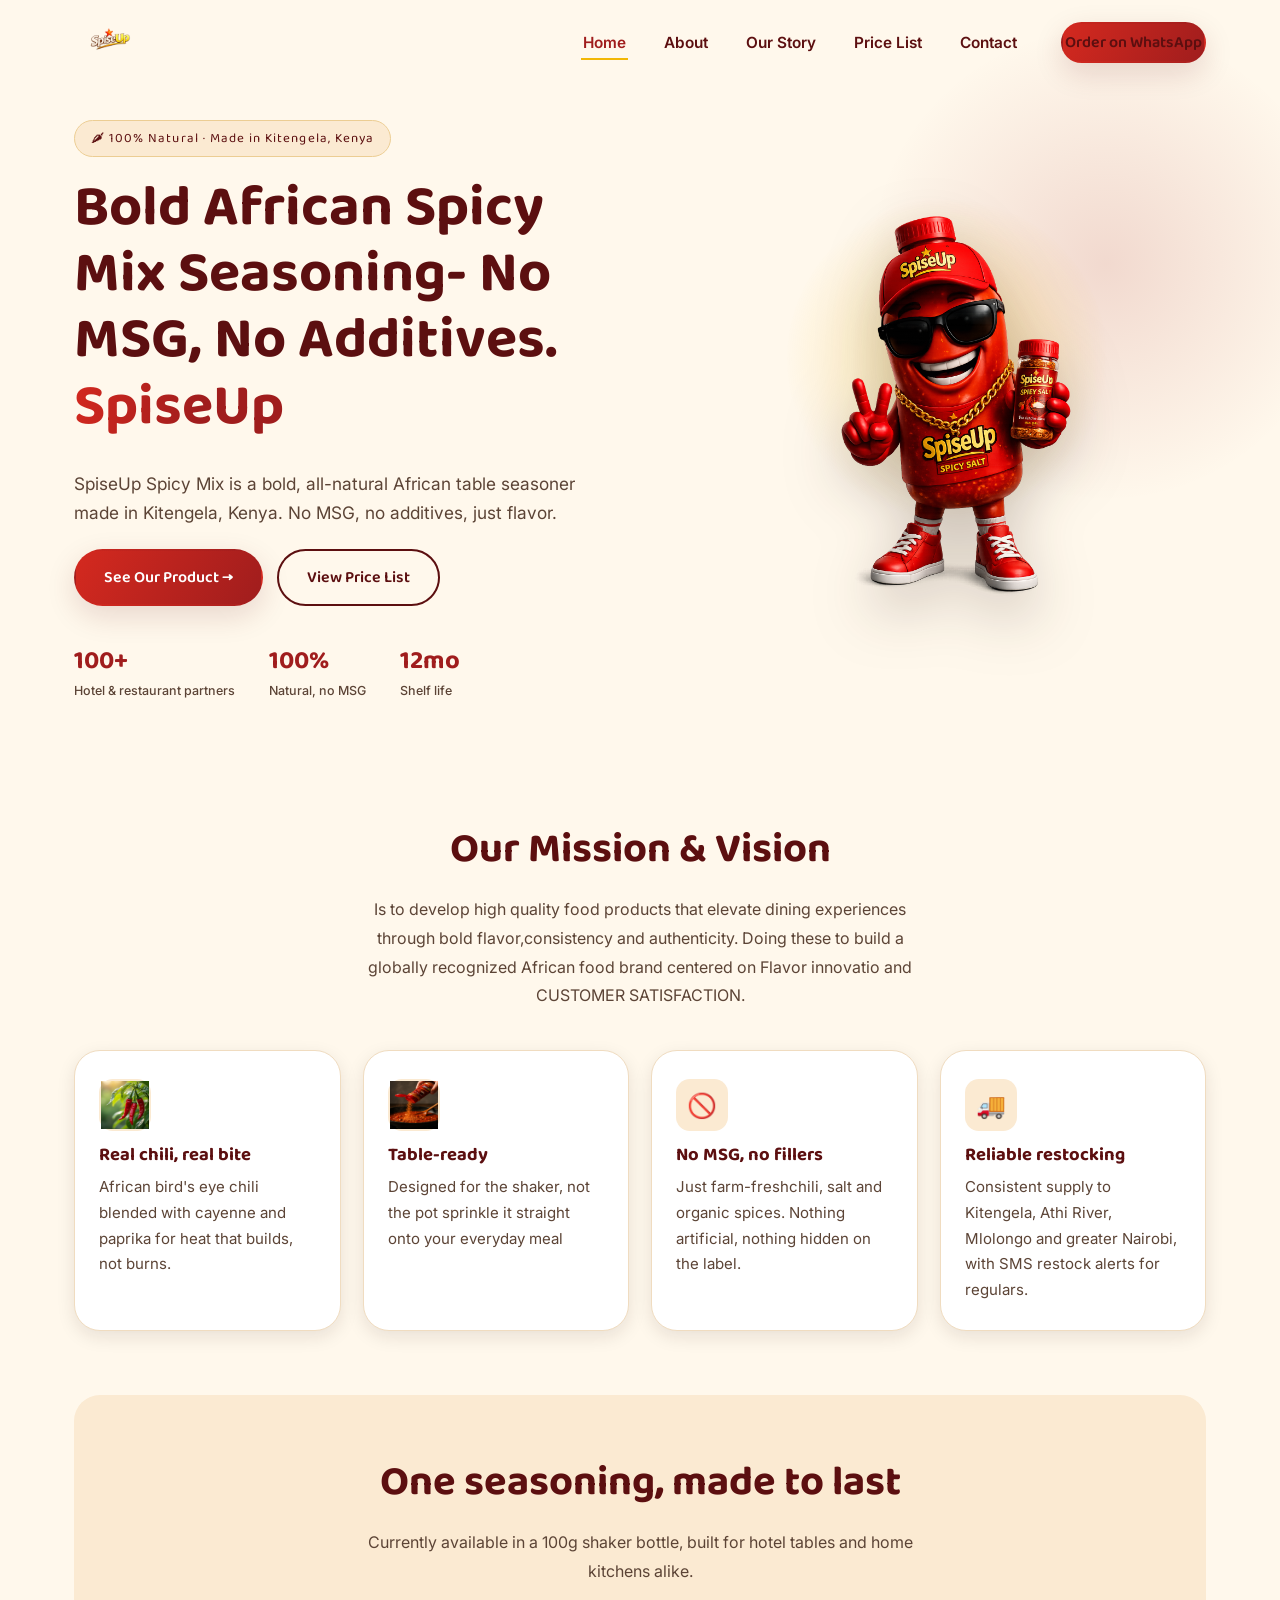
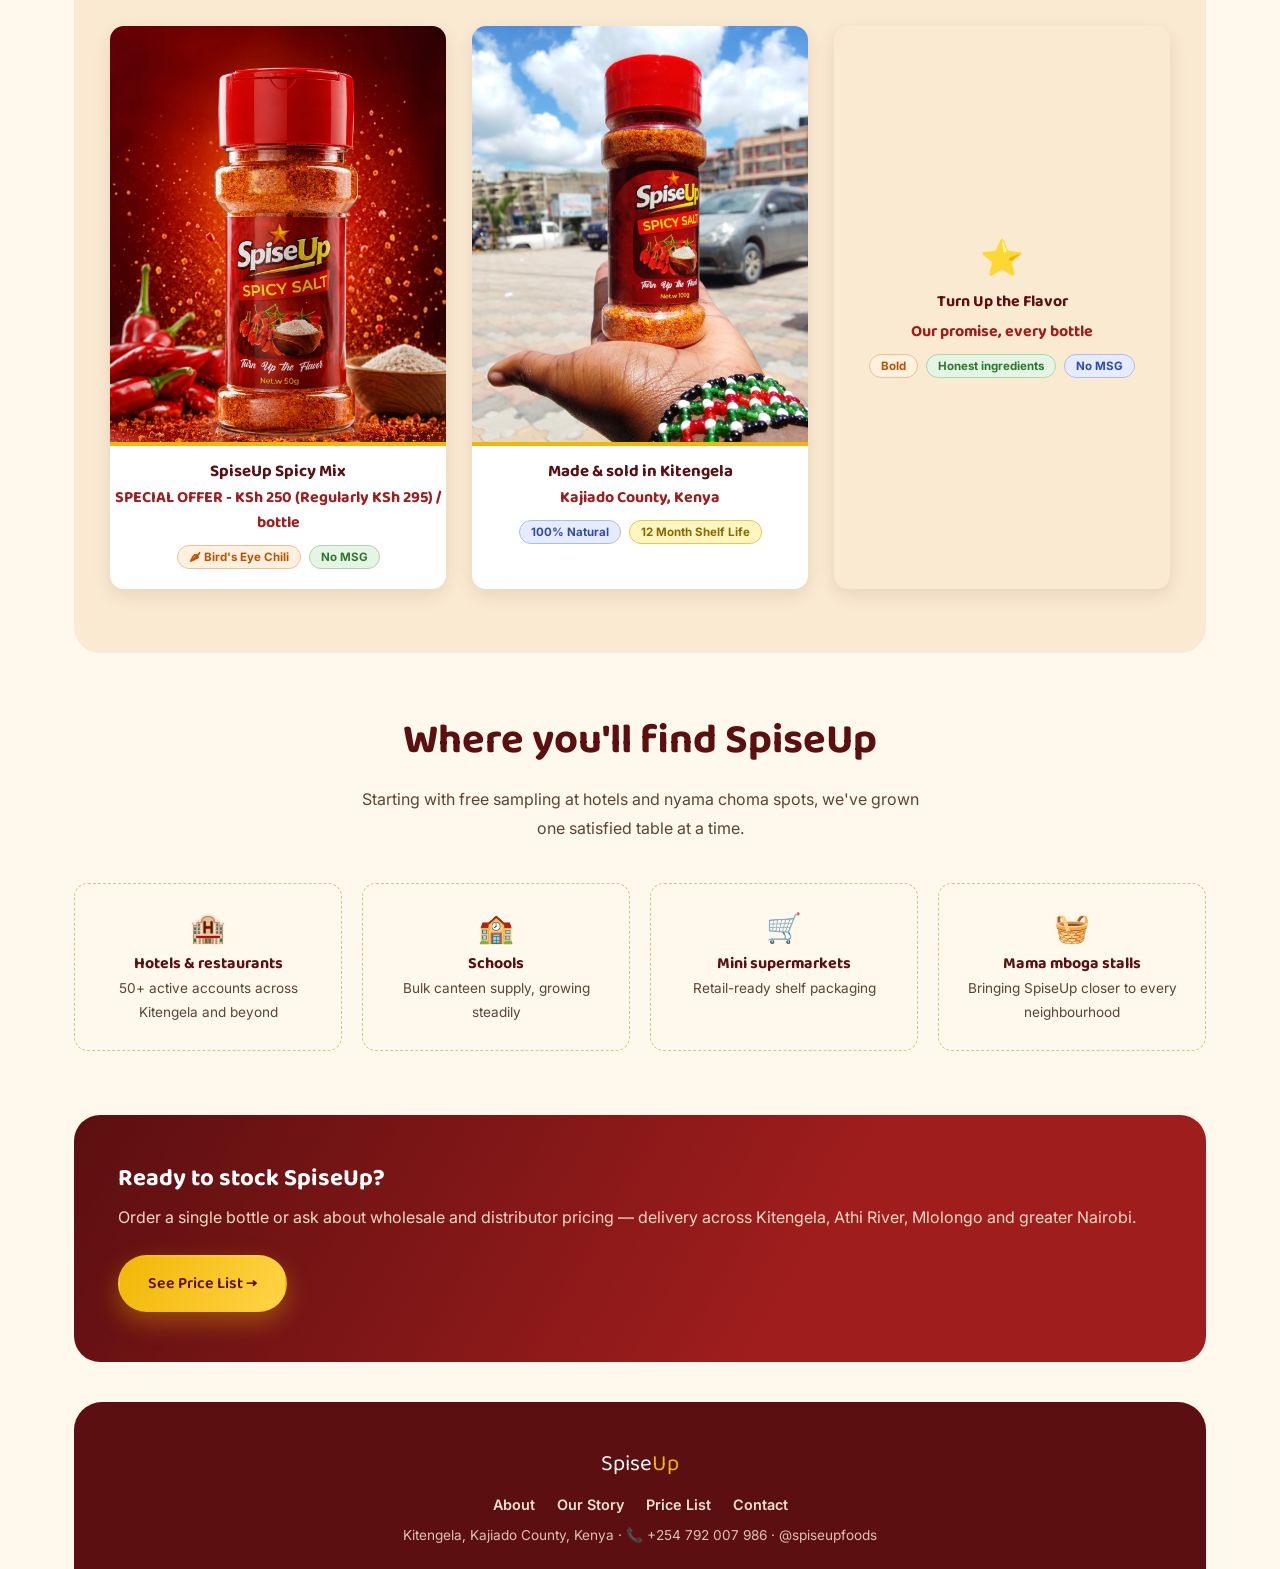
==== index.html @ 143dc851 "updated the website" ====
<!DOCTYPE html>
<html lang="en">
<head>
  <meta charset="UTF-8">
  <meta name="viewport" content="width=device-width, initial-scale=1.0">
  <title>SpiseUp Spicy Mix - All-Natural African Seasoning</title>
  <meta name="description" content="SpiseUp Spicy Mix is a bold, all-natural African table seasoner made in Kitengela, Kenya. No MSG, no additives, just flavor.">
  <link rel="icon" type="image/png" href="/images/favicon.png">
  <link rel="icon" type="image/png" sizes="32x32" href="/images/favicon.png">
  <link rel="icon" type="image/png" sizes="16x16" href="/images/favicon.png">
  <link rel="apple-touch-icon" sizes="180x180" href="/images/favicon.png">
  <link rel="preconnect" href="https://fonts.googleapis.com">
  <link href="https://fonts.googleapis.com/css2?family=Baloo+2:wght@500;600;700;800&family=Inter:wght@400;500;600;700&display=swap" rel="stylesheet">
  <link rel="stylesheet" href="style.css">
</head>
<body>
  <div id="splash-screen">
    <div class="splash-content">
      <img src="images/spiseup.png" alt="SpiseUp" class="splash-logo">
    </div>
  </div>

  <div class="container">
    <!-- Navigation -->
    <nav class="navbar">
      <a href="index.html" class="logo">
        <img src="images/spiseup.png" alt="SpiseUp logo" class="logo-img">
      </a>
      <ul class="nav-links" id="navLinks">
        <li><a href="index.html" class="active">Home</a></li>
        <li><a href="about.html">About</a></li>
        <li><a href="story.html">Our Story</a></li>
        <li><a href="wholesale.html">Price List</a></li>
        <li><a href="contact.html">Contact</a></li>
        <li class="nav-cta"><a href="https://wa.me/254792007986" class="btn-primary order-btn" target="_blank" rel="noopener">Order on WhatsApp</a></li>
      </ul>
      <button class="nav-toggle" id="navToggle" aria-label="Toggle menu" aria-expanded="false">
        <span></span>
        <span></span>
        <span></span>
      </button>
    </nav>

    <!-- Hero -->
    <div class="hero">
      <div class="hero-content">
        <div class="hero-badge">🌶 100% Natural · Made in Kitengela, Kenya</div>
        <h1>Bold African Spicy Mix Seasoning- No MSG, No Additives. <span class="hero-highlight">SpiseUp</span></h1>
        <p class="hero-description">SpiseUp Spicy Mix is a bold, all-natural African table seasoner made in Kitengela, Kenya. No MSG, no additives, just flavor.</p>
        <div class="hero-actions">
          <button class="btn-primary explore-menu">See Our Product →</button>
          <a href="wholesale.html" class="btn-outline">View Price List</a>
        </div>
        <div class="hero-stats">
          <div class="stat">100+ <span>Hotel &amp; restaurant partners</span></div>
          <div class="stat">100% <span>Natural, no MSG</span></div>
          <div class="stat">12mo <span>Shelf life</span></div>
        </div>
      </div>
      <div class="hero-image">
        <img src="images/mascot.png" alt="SpiseUp Spicy Mix all-natural African seasoning bottle" class="hero-image-img">
      </div>
    </div>

    <!-- Features -->
    <div class="featured">
      <h2 class="section-title center">Our Mission & Vision</h2>
      <div class="section-sub center">Is to develop high quality food products that elevate dining experiences through bold flavor,consistency and authenticity.
        Doing these to build a globally recognized African food brand centered on Flavor innovatio and CUSTOMER SATISFACTION.
      </div>
      <div class="cards">
        <div class="card">
          <div class="card-icon">
            <img src="images/chillipepper.ico" alt="Chili pepper" >
          </div>
          <h3>Real chili, real bite</h3>
          <p>African bird's eye chili blended with cayenne and paprika for heat that builds, not burns.</p>
        </div>
        <div class="card">
          <div class="card-icon">
            <img src="images/table.png.ico" alt="Salt shaker" >
          </div>
          <h3>Table-ready</h3>
          <p>Designed for the shaker, not the pot sprinkle it straight onto your everyday meal</p>
        </div>
        <div class="card">
          <div class="card-icon">🚫</div>
          <h3>No MSG, no fillers</h3>
          <p>Just farm-freshchili, salt and organic spices. Nothing artificial, nothing hidden on the label.</p>
        </div>
        <div class="card">
          <div class="card-icon">🚚</div>
          <h3>Reliable restocking</h3>
          <p>Consistent supply to Kitengela, Athi River, Mlolongo and greater Nairobi, with SMS restock alerts for regulars.</p>
        </div>
      </div>
    </div>

    <!-- Product Spotlight -->
    <div class="menu-preview">
      <h2 class="section-title center">One seasoning, made to last</h2>
      <div class="section-sub center">Currently available in a 100g shaker bottle, built for hotel tables and home kitchens alike.</div>
      <div class="menu-grid">
        <div class="menu-item">
          <div class="menu-img-wrap">
            <img src="images/bottle-studio.jpg" alt="SpiseUp Spicy Mix bottle with fresh chili peppers" class="menu-img" style="object-position: center 30%;">
          </div>
          <h4>SpiseUp Spicy Mix</h4>
          <div class="price">SPECIAL OFFER - KSh 250 (Regularly KSh 295) / bottle</div>
          <div class="tag-row">
            <span class="chip chip-chili">🌶 Bird's Eye Chili</span>
            <span class="chip chip-green">No MSG</span>
          </div>
        </div>
        <div class="menu-item">
          <div class="menu-img-wrap">
            <img src="images/bottle-hand.jpg" alt="A hand holding a SpiseUp Spicy Mix bottle out on the streets of Kitengela" class="menu-img" style="object-position: center 18%;">
          </div>
          <h4>Made &amp; sold in Kitengela</h4>
          <div class="price">Kajiado County, Kenya</div>
          <div class="tag-row">
            <span class="chip chip-blue">100% Natural</span>
            <span class="chip chip-gold">12 Month Shelf Life</span>
          </div>
        </div>
        <div class="menu-item-info">
          <div class="spec-icon">⭐</div>
          <h4>Turn Up the Flavor</h4>
          <div class="price">Our promise, every bottle</div>
          <div class="tag-row">
            <span class="chip chip-chili">Bold</span>
            <span class="chip chip-green">Honest ingredients</span>
            <span class="chip chip-blue">No MSG</span>
          </div>
        </div>
      </div>
    </div>

    <!-- Channels -->
    <div class="featured">
      <h2 class="section-title center">Where you'll find SpiseUp</h2>
      <div class="section-sub center">Starting with free sampling at hotels and nyama choma spots, we've grown one satisfied table at a time.</div>
      <div class="channels">
        <div class="channel">
          <div class="channel-icon">🏨</div>
          <h4>Hotels &amp; restaurants</h4>
          <p>50+ active accounts across Kitengela and beyond</p>
        </div>
        <div class="channel">
          <div class="channel-icon">🏫</div>
          <h4>Schools</h4>
          <p>Bulk canteen supply, growing steadily</p>
        </div>
        <div class="channel">
          <div class="channel-icon">🛒</div>
          <h4>Mini supermarkets</h4>
          <p>Retail-ready shelf packaging</p>
        </div>
        <div class="channel">
          <div class="channel-icon">🧺</div>
          <h4>Mama mboga stalls</h4>
          <p>Bringing SpiseUp closer to every neighbourhood</p>
        </div>
      </div>
    </div>

    <!-- CTA -->
    <div class="cta-section">
      <div class="cta-text">
        <h2>Ready to stock SpiseUp?</h2>
        <p>Order a single bottle or ask about wholesale and distributor pricing — delivery across Kitengela, Athi River, Mlolongo and greater Nairobi.</p>
      </div>
      <a href="wholesale.html" class="btn-gold btn-primary" style="background:linear-gradient(120deg,#f2b705,#ffd447); color:#5c0f10; box-shadow:0 10px 24px rgba(242,183,5,0.35);">See Price List →</a>
    </div>

    <!-- Footer -->
    <footer>
      <div class="logo-line">Spise<span>Up</span></div>
      <div class="footer-links">
        <a href="about.html">About</a>
        <a href="story.html">Our Story</a>
        <a href="wholesale.html">Price List</a>
        <a href="contact.html">Contact</a>
      </div>
      <div class="footer-meta">Kitengela, Kajiado County, Kenya · 📞 +254 792 007 986 · @spiseupfoods</div>
    </footer>
  </div>
  <script src="script.js"></script>
</body>
</html>
---- style.css ----
/* =========================================================
   SpiseUp Spicy Salt — Brand Stylesheet
   Palette pulled directly from the product label:
   deep maroon shadow, brand red, gold lettering, cream base
   ========================================================= */

:root {
  --maroon:      #5c0f10;   /* deepest shadow on the label gradient */
  --red:         #a01d1d;   /* core label red */
  --red-bright:  #d4291f;   /* hot accent / hover / CTA */
  --gold:        #f2b705;   /* "Up" lettering gold */
  --gold-dark:   #b9860a;   /* gold on light backgrounds (AA contrast) */
  --cream:       #fff8ec;   /* base page background */
  --cream-deep:  #fbead2;   /* alternate section background */
  --ink:         #2a1710;   /* near-black brown for body text */
  --ink-soft:    #5c4436;   /* secondary text */
  --white:       #ffffff;

  --font-display: "Baloo 2", "Fredoka", system-ui, sans-serif;
  --font-body: "Inter", system-ui, -apple-system, sans-serif;

  --radius: 14px;
  --radius-lg: 26px;
  --shadow-soft: 0 10px 30px rgba(92, 15, 16, 0.14);
  --shadow-card: 0 6px 18px rgba(42, 23, 16, 0.10);
  --container: 1180px;

  /* Consistent vertical rhythm between page sections */
  --space-section: 64px;
}

* { box-sizing: border-box; }
html { scroll-behavior: smooth; }

body {
  margin: 0;
  font-family: var(--font-body);
  color: var(--ink);
  background: var(--cream);
  -webkit-font-smoothing: antialiased;
  overflow-x: hidden;
}

img { max-width: 100%; display: block; }
a { text-decoration: none; color: inherit; }
ul { list-style: none; margin: 0; padding: 0; }

h1, h2, h3, h4 {
  font-family: var(--font-display);
  color: var(--maroon);
  line-height: 1.15;
  margin: 0 0 0.5em;
}

p { line-height: 1.7; color: var(--ink-soft); margin: 0 0 1em; }

.container {
  max-width: var(--container);
  margin: 0 auto;
  padding: 0 24px;
}

:focus-visible {
  outline: 3px solid var(--gold-dark);
  outline-offset: 2px;
}

@media (prefers-reduced-motion: reduce) {
  * { animation: none !important; transition: none !important; }
}

/* ---------- Signature motif: the gold swoosh ---------- */
.swoosh {
  display: inline-block;
  width: 84px;
  height: 10px;
  margin-top: 6px;
  background: linear-gradient(100deg, var(--gold-dark), var(--gold) 60%, #fff4c2);
  border-radius: 999px;
  transform: skewX(-18deg);
}
.center .swoosh { margin-left: auto; margin-right: auto; }

.eyebrow {
  display: inline-flex;
  align-items: center;
  gap: 8px;
  font-family: var(--font-display);
  font-size: 0.78rem;
  letter-spacing: 0.14em;
  text-transform: uppercase;
  color: var(--red);
  background: #fbe6cf;
  border: 1px solid #f0c68a;
  padding: 6px 14px;
  border-radius: 999px;
  margin-bottom: 14px;
}

/* ---------- Buttons ---------- */
.btn-primary, .btn-outline, .btn-ghost {
  display: inline-flex;
  align-items: center;
  gap: 8px;
  font-family: var(--font-display);
  font-weight: 600;
  font-size: 1rem;
  padding: 14px 28px;
  border-radius: 999px;
  border: 2px solid transparent;
  cursor: pointer;
  transition: transform 0.15s ease, box-shadow 0.15s ease, background 0.15s ease;
}
.btn-primary {
  background: linear-gradient(120deg, var(--red-bright), var(--red));
  color: var(--white);
  box-shadow: var(--shadow-soft);
}
.btn-primary:hover { transform: translateY(-2px); box-shadow: 0 14px 30px rgba(160,29,29,0.28); }

.btn-outline {
  background: transparent;
  color: var(--maroon);
  border-color: var(--maroon);
}
.btn-outline:hover { background: var(--maroon); color: var(--white); }

.btn-gold {
  background: linear-gradient(120deg, var(--gold), #ffd447);
  color: var(--maroon);
  box-shadow: 0 10px 24px rgba(242, 183, 5, 0.35);
}
.btn-gold:hover { transform: translateY(-2px); }

/* ---------- Navbar ---------- */
.navbar {
  display: flex;
  align-items: center;
  justify-content: space-between;
  padding: 18px 0;
}
.logo-img {
  height: 48px;
  width: auto;
  transform-origin: center;
  animation: navLogoPop 0.6s cubic-bezier(0.34, 1.56, 0.64, 1) both;
}

/* Logo pops in from small to full size so it's the first thing that catches the eye */
@keyframes navLogoPop {
  0% { opacity: 0; transform: scale(0.3); }
  55% { opacity: 1; transform: scale(1.18); }
  75% { transform: scale(0.95); }
  100% { opacity: 1; transform: scale(1); }
}

@media (max-width: 600px) {
  .logo-img { height: 38px; }
}
.nav-links {
  display: flex;
  gap: 34px;
  align-items: center;
  font-weight: 600;
  font-size: 0.96rem;
}
.nav-links a {
  color: var(--maroon);
  padding: 6px 2px;
  border-bottom: 2px solid transparent;
  transition: border-color 0.15s ease, color 0.15s ease;
}
.nav-links a:hover, .nav-links a.active {
  border-color: var(--gold);
  color: var(--red);
}
.nav-cta { margin-left: 8px; }

.nav-toggle {
  display: none;
  flex-direction: column;
  gap: 5px;
  background: none;
  border: none;
  cursor: pointer;
  padding: 6px;
}
.nav-toggle span {
  width: 26px;
  height: 3px;
  background: var(--maroon);
  border-radius: 2px;
  transform-origin: center;
  transition: transform 0.25s ease, opacity 0.2s ease;
}

.nav-toggle[aria-expanded="true"] span:nth-child(1) {
  transform: translateY(8px) rotate(45deg);
}
.nav-toggle[aria-expanded="true"] span:nth-child(2) {
  opacity: 0;
}
.nav-toggle[aria-expanded="true"] span:nth-child(3) {
  transform: translateY(-8px) rotate(-45deg);
}

@media (max-width: 560px) {
  .nav-toggle { display: flex; }
  .nav-links {
    position: absolute;
    top: 68px;
    left: 24px;
    right: 24px;
    background: var(--white);
    flex-direction: column;
    align-items: flex-start;
    gap: 4px;
    padding: 18px;
    border-radius: var(--radius);
    box-shadow: var(--shadow-soft);
    display: none;
    z-index: 40;
  }
  .nav-links.open { display: flex; }
  .nav-links a { width: 100%; padding: 10px 4px; }
  .nav-cta { width: 100%; }
  .nav-cta .btn-primary, .nav-cta .btn-outline { width: 100%; justify-content: center; }
}

/* ---------- Hero ---------- */
.hero {
  display: grid;
  grid-template-columns: 1.05fr 0.95fr;
  align-items: center;
  gap: 40px;
  padding: 36px 0 64px;
  position: relative;
}
.hero::before {
  content: "";
  position: absolute;
  top: -60px; right: -140px;
  width: 480px; height: 480px;
  background: radial-gradient(circle, rgba(160,29,29,0.14), transparent 70%);
  z-index: -1;
  border-radius: 50%;
}
.hero-badge {
  display: inline-block;
  font-family: var(--font-display);
  font-size: 0.82rem;
  letter-spacing: 0.08em;
  color: var(--maroon);
  background: var(--cream-deep);
  border: 1px solid #eccd93;
  padding: 7px 16px;
  border-radius: 999px;
  margin-bottom: 18px;
}
.hero h1 {
  font-size: clamp(2.3rem, 4.6vw, 3.6rem);
  font-weight: 700;
}
.hero-highlight {
  background: linear-gradient(100deg, var(--red-bright), var(--red) 60%);
  -webkit-background-clip: text;
  background-clip: text;
  color: transparent;
}
.hero-description { font-size: 1.08rem; max-width: 46ch; }
.hero-actions { display: flex; gap: 14px; flex-wrap: wrap; margin: 22px 0 34px; }

.hero-stats {
  display: flex;
  gap: 34px;
  flex-wrap: wrap;
}
.stat {
  font-family: var(--font-display);
  font-size: 1.6rem;
  color: var(--red);
  font-weight: 700;
}
.stat span {
  display: block;
  font-family: var(--font-body);
  font-size: 0.78rem;
  font-weight: 500;
  color: var(--ink-soft);
  margin-top: 2px;
}

.hero-image { position: relative; display: flex; justify-content: center; }
.hero-image::before {
  content: "";
  position: absolute;
  width: 320px; height: 320px;
  background: radial-gradient(circle, rgba(242,183,5,0.30), transparent 72%);
  border-radius: 50%;
  z-index: 0;
}
.hero-image-img {
  position: relative;
  z-index: 1;
  max-height: 420px;
  width: auto;
  margin: 0 auto;
  filter: drop-shadow(0 22px 30px rgba(42,23,16,0.25));
}

@media (max-width: 900px) {
  .hero { grid-template-columns: 1fr; text-align: center; padding-top: 20px; }
  .hero-description { margin: 0 auto 1em; }
  .hero-actions, .hero-stats { justify-content: center; }
  .hero-image { order: -1; }
}

/* ---------- Section shared ---------- */
.section-title {
  font-size: clamp(1.9rem, 3.5vw, 2.6rem);
}
.section-sub {
  max-width: 56ch;
  margin: 14px auto 40px;
  line-height: 1.8;
  color: var(--ink-soft);
}
.center { text-align: center; }

/* Single source of truth for section vertical rhythm — avoid re-declaring
   padding on individual section classes elsewhere, so these never fight
   a more specific selector further down the sheet. */
.featured,
.menu-preview,
.cta-section {
  padding: var(--space-section) 0;
}

/* ---------- Feature cards ---------- */
.cards {
  display: grid;
  grid-template-columns: repeat(4, 1fr);
  gap: 22px;
}
.card {
  background: var(--white);
  border: 1px solid #f0dcc0;
  border-radius: var(--radius-lg);
  padding: 28px 24px;
  box-shadow: var(--shadow-card);
  transition: transform 0.18s ease, box-shadow 0.18s ease;
}
.card:hover { transform: translateY(-6px); box-shadow: var(--shadow-soft); }
.card-icon {
  width: 52px; height: 52px;
  display: flex; align-items: center; justify-content: center;
  font-size: 1.5rem;
  background: var(--cream-deep);
  border-radius: 14px;
  margin-bottom: 14px;
}
.card h3 { font-size: 1.15rem; margin-bottom: 8px; }
.card p { font-size: 0.94rem; margin: 0; }

@media (max-width: 980px) { .cards { grid-template-columns: 1fr 1fr; } }
@media (max-width: 600px) { .cards { grid-template-columns: 1fr; } }

/* ---------- Product spotlight ---------- */
.menu-preview {
  background: var(--cream-deep);
  border-radius: var(--radius-lg);
  padding-left: 36px;
  padding-right: 36px;
}
.menu-grid {
  display: grid;
  grid-template-columns: repeat(3, 1fr);
  gap: 26px;
}
.menu-item {
  background: var(--white);
  border-radius: var(--radius);
  overflow: hidden;
  box-shadow: var(--shadow-card);
  text-align: center;
  padding-bottom: 20px;
  display: flex;
  flex-direction: column;
}
.menu-img-wrap {
  width: 100%;
  aspect-ratio: 4 / 5;
  overflow: hidden;
  border-bottom: 4px solid var(--gold);
  background: var(--cream-deep);
}
.menu-img {
  width: 100%;
  height: 100%;
  object-fit: cover;
}

/* Text-only spec card, used when a photo isn't the best fit */
.menu-item-info {
  background: var(--cream-deep);
  border-radius: var(--radius);
  box-shadow: var(--shadow-card);
  padding: 30px 24px;
  text-align: center;
  display: flex;
  flex-direction: column;
  align-items: center;
  justify-content: center;
}
.menu-item-info .spec-icon {
  font-size: 2.2rem;
  margin-bottom: 14px;
}
.menu-item h4 { margin: 16px 0 4px; font-size: 1.05rem; }
.price {
  font-family: var(--font-display);
  color: var(--red);
  font-weight: 700;
}
.tag-row { display: flex; gap: 8px; flex-wrap: wrap; justify-content: center; margin-top: 10px; }
.chip {
  font-size: 0.72rem;
  font-weight: 700;
  padding: 4px 11px;
  border-radius: 999px;
}
.chip-chili { background: #fff0e0; color: #c05000; border: 1px solid #f0c090; }
.chip-green { background: #e6f4e6; color: #2b7a2b; border: 1px solid #a8d8a8; }
.chip-blue  { background: #e6ecff; color: #3049b0; border: 1px solid #aebbf2; }
.chip-gold  { background: #fff5c0; color: #8a6a00; border: 1px solid #e6c94a; }

@media (max-width: 900px) { .menu-grid { grid-template-columns: 1fr; } }
@media (max-width: 600px) {
  .menu-preview { padding-left: 20px; padding-right: 20px; }
}

/* ---------- Channels row ---------- */
.channels {
  display: grid;
  grid-template-columns: repeat(4, 1fr);
  gap: 20px;
}
.channel {
  text-align: center;
  padding: 26px 16px;
  border: 1px dashed #e3bf85;
  border-radius: var(--radius);
}
.channel-icon { font-size: 1.8rem; margin-bottom: 10px; }
.channel h4 { font-size: 1rem; margin-bottom: 4px; }
.channel p { font-size: 0.85rem; margin: 0; }
@media (max-width: 900px) { .channels { grid-template-columns: 1fr 1fr; } }
@media (max-width: 560px) { .channels { grid-template-columns: 1fr; } }

/* ---------- CTA banner ---------- */
.cta-section {
  background: linear-gradient(120deg, var(--maroon), var(--red) 65%);
  border-radius: var(--radius-lg);
  color: var(--cream);
  display: flex;
  align-items: center;
  justify-content: space-between;
  gap: 24px;
  flex-wrap: wrap;
  padding: 50px 44px;
}
.cta-text h2 { color: var(--white); }
.cta-text p { color: #f4d9c8; margin: 0; }

@media (max-width: 700px) {
  .cta-section { flex-direction: column; text-align: center; padding: 40px 26px; }
}

/* ---------- Page header (inner pages) ---------- */
.page-header {
  text-align: center;
  padding: 50px 0 20px;
}
.page-header h1 { font-size: clamp(2.5rem, 3vw, 2.8rem); }
.page-header p { max-width: 80ch; margin: 0 auto; font-size: 1.1rem; line-height: 1.75; }

/* ---------- About page ---------- */
.about-grid {
  display: grid;
  grid-template-columns: 1.1fr 0.9fr;
  gap: 46px;
  align-items: center;
  padding: 50px 0;
}
.about-list li { margin-bottom: 12px; color: var(--ink-soft); font-size: 1.05rem; line-height: 1.7; }
.about-text p { font-size: 1.05rem; line-height: 1.75; }
.about-image img {
  border-radius: var(--radius-lg);
  box-shadow: var(--shadow-soft);
}
@media (max-width: 900px) { .about-grid { grid-template-columns: 1fr; } }

.team-section { padding: 20px 0 60px; text-align: center; }
.team-grid {
  display: grid;
  grid-template-columns: repeat(2, 1fr);
  gap: 24px;
  max-width: 720px;
  margin: 30px auto 0;
}
.team-member {
  background: var(--white);
  border: 1px solid #f0dcc0;
  border-radius: var(--radius);
  padding: 30px 20px;
  box-shadow: var(--shadow-card);
}
.member-avatar {
  width: 64px; height: 64px;
  margin: 0 auto 14px;
  border-radius: 50%;
  background: var(--cream-deep);
  display: flex; align-items: center; justify-content: center;
  font-size: 1.7rem;
}
.team-member h4 { margin-bottom: 2px; }
.team-member p { margin: 0; font-size: 0.9rem; }
.team-member .role { color: var(--red); font-weight: 600; }
.team-member .contact-line { font-size: 0.82rem; margin-top: 8px; }
@media (max-width: 600px) { .team-grid { grid-template-columns: 1fr; } }

.values-list { max-width: 640px; margin: 0 auto; }
.values-list li {
  display: flex; gap: 14px; align-items: flex-start;
  padding: 14px 0;
  border-bottom: 1px solid #f0dcc0;
  font-size: 1.05rem;
  line-height: 1.7;
}
.values-list li:last-child { border-bottom: none; }
.values-icon { font-size: 1.4rem; }

/* ---------- Story timeline ---------- */
.story-timeline {
  max-width: 780px;
  margin: 0 auto;
  padding: 30px 0 60px;
}
.timeline-item {
  display: grid;
  grid-template-columns: 100px 1fr;
  gap: 24px;
  position: relative;
  padding-bottom: 40px;
}
.timeline-item::before {
  content: "";
  position: absolute;
  left: 49px; top: 44px; bottom: -6px;
  width: 2px;
  background: repeating-linear-gradient(to bottom, var(--gold) 0 6px, transparent 6px 12px);
}
.timeline-item:last-child::before { display: none; }
.timeline-year {
  font-family: var(--font-display);
  font-weight: 700;
  color: var(--white);
  background: var(--red);
  border-radius: 50%;
  width: 68px; height: 68px;
  display: flex; align-items: center; justify-content: center;
  font-size: 0.95rem;
  box-shadow: var(--shadow-card);
}
.timeline-content h3 { margin-bottom: 6px; font-size: 1.15rem; }
@media (max-width: 620px) {
  .timeline-item { grid-template-columns: 60px 1fr; gap: 16px; }
  .timeline-year { width: 46px; height: 46px; font-size: 0.7rem; }
  .timeline-item::before { left: 33px; }
}

.values-section { padding: 20px 0 60px; text-align: center; }
.values-grid {
  display: grid;
  grid-template-columns: repeat(3, 1fr);
  gap: 22px;
  margin-top: 30px;
}
.value-card {
  background: var(--white);
  border: 1px solid #f0dcc0;
  border-radius: var(--radius);
  padding: 26px 20px;
  box-shadow: var(--shadow-card);
}
.value-icon { font-size: 1.6rem; margin-bottom: 10px; }
@media (max-width: 800px) { .values-grid { grid-template-columns: 1fr; } }

/* ---------- Contact page ---------- */
.contact-wrapper {
  display: grid;
  grid-template-columns: 0.9fr 1.1fr;
  gap: 36px;
  padding: 30px 0 50px;
}
.contact-info { display: grid; gap: 18px; grid-template-columns: 1fr 1fr; align-content: start; }
.info-card {
  background: var(--white);
  border: 1px solid #f0dcc0;
  border-radius: var(--radius);
  padding: 22px;
  box-shadow: var(--shadow-card);
}
.info-icon { font-size: 1.5rem; margin-bottom: 8px; }
.info-card h3 { font-size: 1rem; margin-bottom: 6px; }
.info-card p { margin: 0; font-size: 0.9rem; }

.contact-form {
  background: var(--white);
  border-radius: var(--radius-lg);
  padding: 34px;
  box-shadow: var(--shadow-soft);
}
.contact-form h2 { margin-bottom: 18px; }
.contact-form input, .contact-form textarea {
  width: 100%;
  font-family: var(--font-body);
  font-size: 0.96rem;
  padding: 13px 16px;
  margin-bottom: 14px;
  border: 1.5px solid #e7d3b8;
  border-radius: 10px;
  background: var(--cream);
  color: var(--ink);
}
.contact-form input:focus, .contact-form textarea:focus {
  outline: none;
  border-color: var(--red);
  background: var(--white);
}
.form-message {
  margin-top: 12px;
  font-size: 0.9rem;
  font-weight: 600;
  color: var(--red);
  min-height: 1.2em;
}

.map-placeholder { padding-bottom: 60px; }
.map-box {
  background: var(--cream-deep);
  border: 1px dashed #e3bf85;
  border-radius: var(--radius-lg);
  padding: 50px 24px;
  text-align: center;
}
.map-box p { margin: 0; color: var(--ink-soft); }

@media (max-width: 900px) {
  .contact-wrapper { grid-template-columns: 1fr; }
  .contact-info { grid-template-columns: 1fr 1fr; }
}
@media (max-width: 560px) { .contact-info { grid-template-columns: 1fr; } }

/* ---------- Footer ---------- */
footer {
  background: var(--maroon);
  color: #f4e3cf;
  margin-top: 40px;
  border-radius: 28px 28px 0 0;
  padding: 44px 24px 26px;
  text-align: center;
}
footer .logo-line {
  font-family: var(--font-display);
  font-size: 1.4rem;
  color: var(--white);
  margin-bottom: 14px;
}
footer .logo-line span { color: var(--gold); }
.footer-links {
  display: flex;
  gap: 22px;
  justify-content: center;
  flex-wrap: wrap;
  margin-bottom: 14px;
  font-weight: 600;
  font-size: 0.9rem;
}
.footer-links a:hover { color: var(--gold); }
footer .footer-meta { font-size: 0.85rem; opacity: 0.85; }

/* ---------- Toast (from script.js) ---------- */
.toast {
  font-family: var(--font-body);
}

/* ---------- Wholesale page (kept structure, retoned) ---------- */
.page { max-width: 980px; margin: 0 auto 60px; }
.header {
  background: linear-gradient(120deg, var(--maroon), var(--red) 70%);
  border-radius: var(--radius-lg);
  padding: 34px 38px;
  color: var(--white);
  position: relative;
  overflow: hidden;
}
.header-top { display: flex; justify-content: space-between; align-items: flex-start; flex-wrap: wrap; gap: 16px; position: relative; z-index: 2; }
.brand-name { font-family: var(--font-display); font-size: 2rem; color: var(--white); }
.brand-name span { color: var(--gold); }
.brand-tag { font-size: 0.85rem; opacity: 0.9; margin-top: 4px; }
.tagline { font-family: var(--font-display); font-style: italic; color: var(--gold); margin-top: 6px; }
.doc-title {
  margin-top: 22px;
  font-family: var(--font-display);
  color: var(--gold);
  letter-spacing: 0.06em;
  font-size: 1.05rem;
  position: relative; z-index: 2;
}
.body { padding: 34px 6px; }
.intro { color: var(--ink-soft); margin-bottom: 30px; font-size: 0.98rem; }
.section-title.small { font-family: var(--font-display); color: var(--maroon); font-size: 1.2rem; margin-bottom: 14px; }

.price-table {
  width: 100%;
  border-collapse: collapse;
  margin-bottom: 40px;
  box-shadow: var(--shadow-card);
  border-radius: var(--radius);
  overflow: hidden;
}
.price-table thead { background: var(--maroon); color: var(--white); }
.price-table th, .price-table td { padding: 14px 16px; text-align: left; font-size: 0.92rem; }
.price-table tbody tr { border-bottom: 1px solid #f0dcc0; background: var(--white); }
.price-table tbody tr.highlight-row { background: #fff5df; }
.tier-label { font-weight: 700; }
.tier-b2b { color: var(--ink); }
.tier-wholesale { color: var(--red); }
.tier-bulk { color: var(--gold-dark); }
.badge-best {
  background: var(--gold);
  color: var(--maroon);
  font-size: 0.65rem;
  padding: 2px 8px;
  border-radius: 999px;
  margin-left: 8px;
}
.price-cell { font-family: var(--font-display); font-weight: 700; color: var(--maroon); }
.revenue-cell { color: var(--ink-soft); }

.terms-box {
  background: var(--cream-deep);
  border-radius: var(--radius);
  padding: 26px 30px;
}
.terms-box h3 { margin-bottom: 12px; }
.terms-list li {
  position: relative;
  padding-left: 20px;
  margin-bottom: 10px;
  color: var(--ink-soft);
  font-size: 0.92rem;
}
.terms-list li::before {
  content: "🌶";
  position: absolute; left: 0; top: 0;
  font-size: 0.8rem;
}

.contact-bar {
  display: grid;
  grid-template-columns: repeat(4, 1fr);
  gap: 18px;
  background: var(--maroon);
  border-radius: var(--radius);
  padding: 24px 30px;
  margin-bottom: 20px;
}
.contact-item { color: var(--cream); }
.contact-label { display: block; font-size: 0.72rem; text-transform: uppercase; letter-spacing: 0.08em; color: var(--gold); margin-bottom: 4px; }
.contact-value { font-weight: 600; font-size: 0.92rem; }
@media (max-width: 800px) { .contact-bar { grid-template-columns: 1fr 1fr; } }
@media (max-width: 500px) { .contact-bar { grid-template-columns: 1fr; } }
.footer.wholesale-footer {
  text-align: center;
  font-size: 0.82rem;
  color: var(--ink-soft);
}

/* =========================================
   SPICEUP BRAND INTRO / SPLASH SCREEN
   ========================================= */

#splash-screen {
  position: fixed;
  inset: 0;
  background: #5c0909;
  display: flex;
  align-items: center;
  justify-content: center;
  z-index: 99999;

  animation: splashFadeOut 0.8s ease-in-out 1.8s forwards;
}

.splash-content {
  display: flex;
  align-items: center;
  justify-content: center;
}

.splash-logo {
  width: 280px;
  height: 280px;
  object-fit: contain;

  animation: spiceUpLogoPop 1.1s cubic-bezier(0.34, 1.56, 0.64, 1)
    forwards;
}

/* Logo enters from small → large */
@keyframes spiceUpLogoPop {

  0% {
    opacity: 0;
    transform: scale(0.25);
  }

  60% {
    opacity: 1;
    transform: scale(1.12);
  }

  100% {
    opacity: 1;
    transform: scale(1);
  }

}

/* Splash screen disappears */
@keyframes splashFadeOut {

  0% {
    opacity: 1;
  }

  100% {
    opacity: 0;
    visibility: hidden;
    pointer-events: none;
  }

}


/* Mobile */
@media (max-width: 600px) {

  .splash-logo {
    width: 210px;
    height: 210px;
  }

}
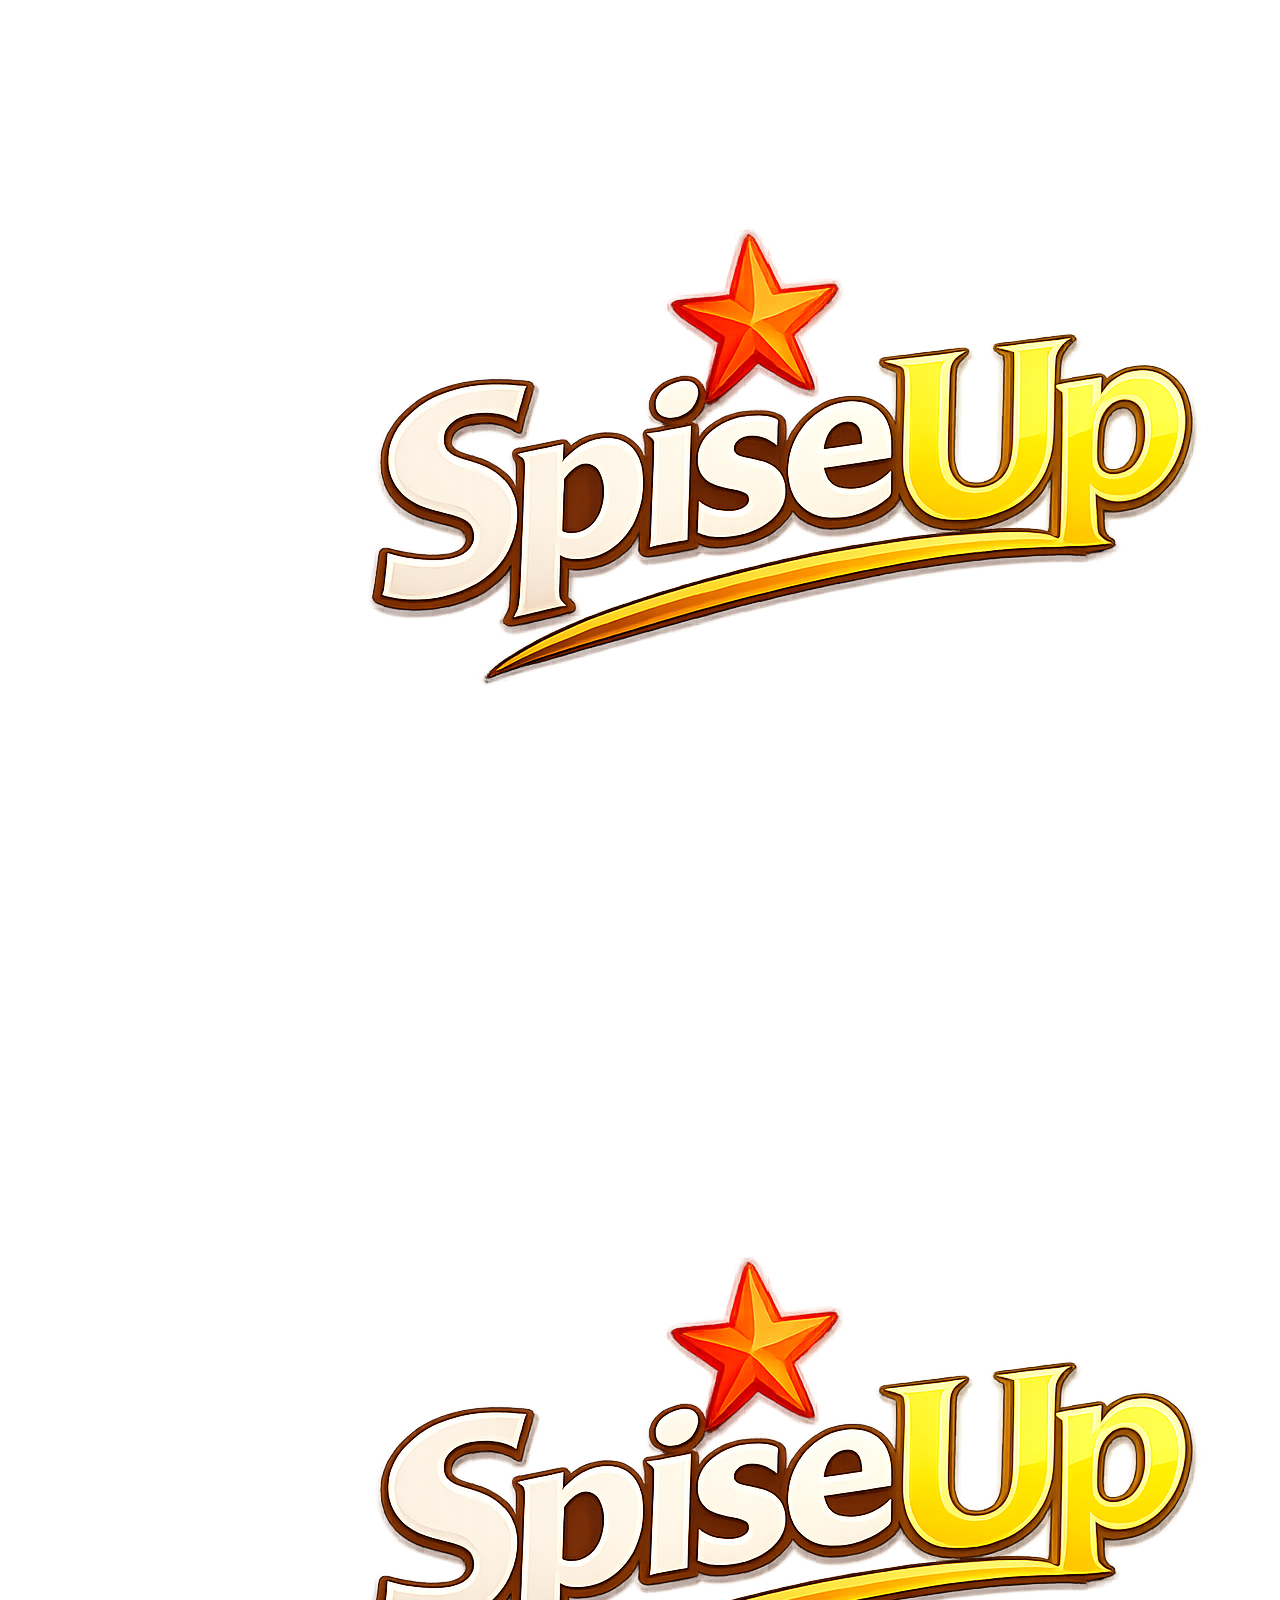
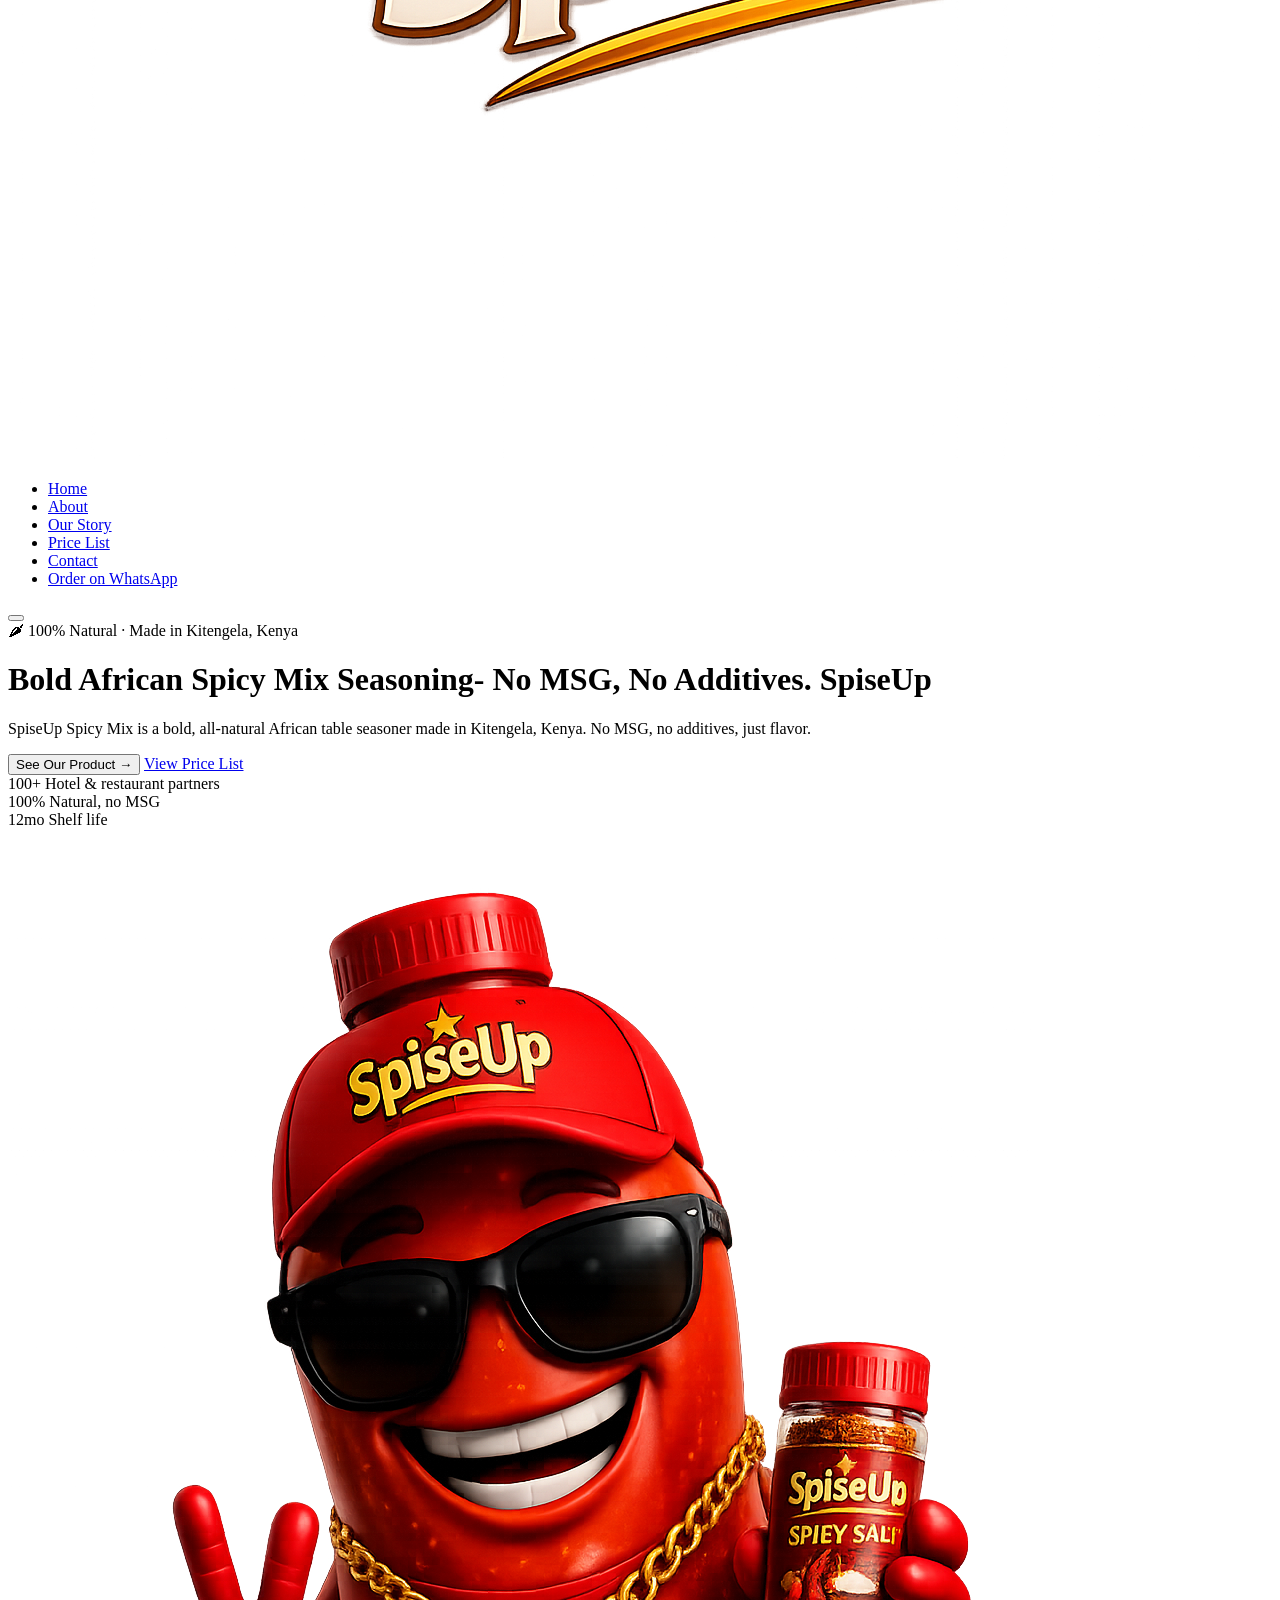
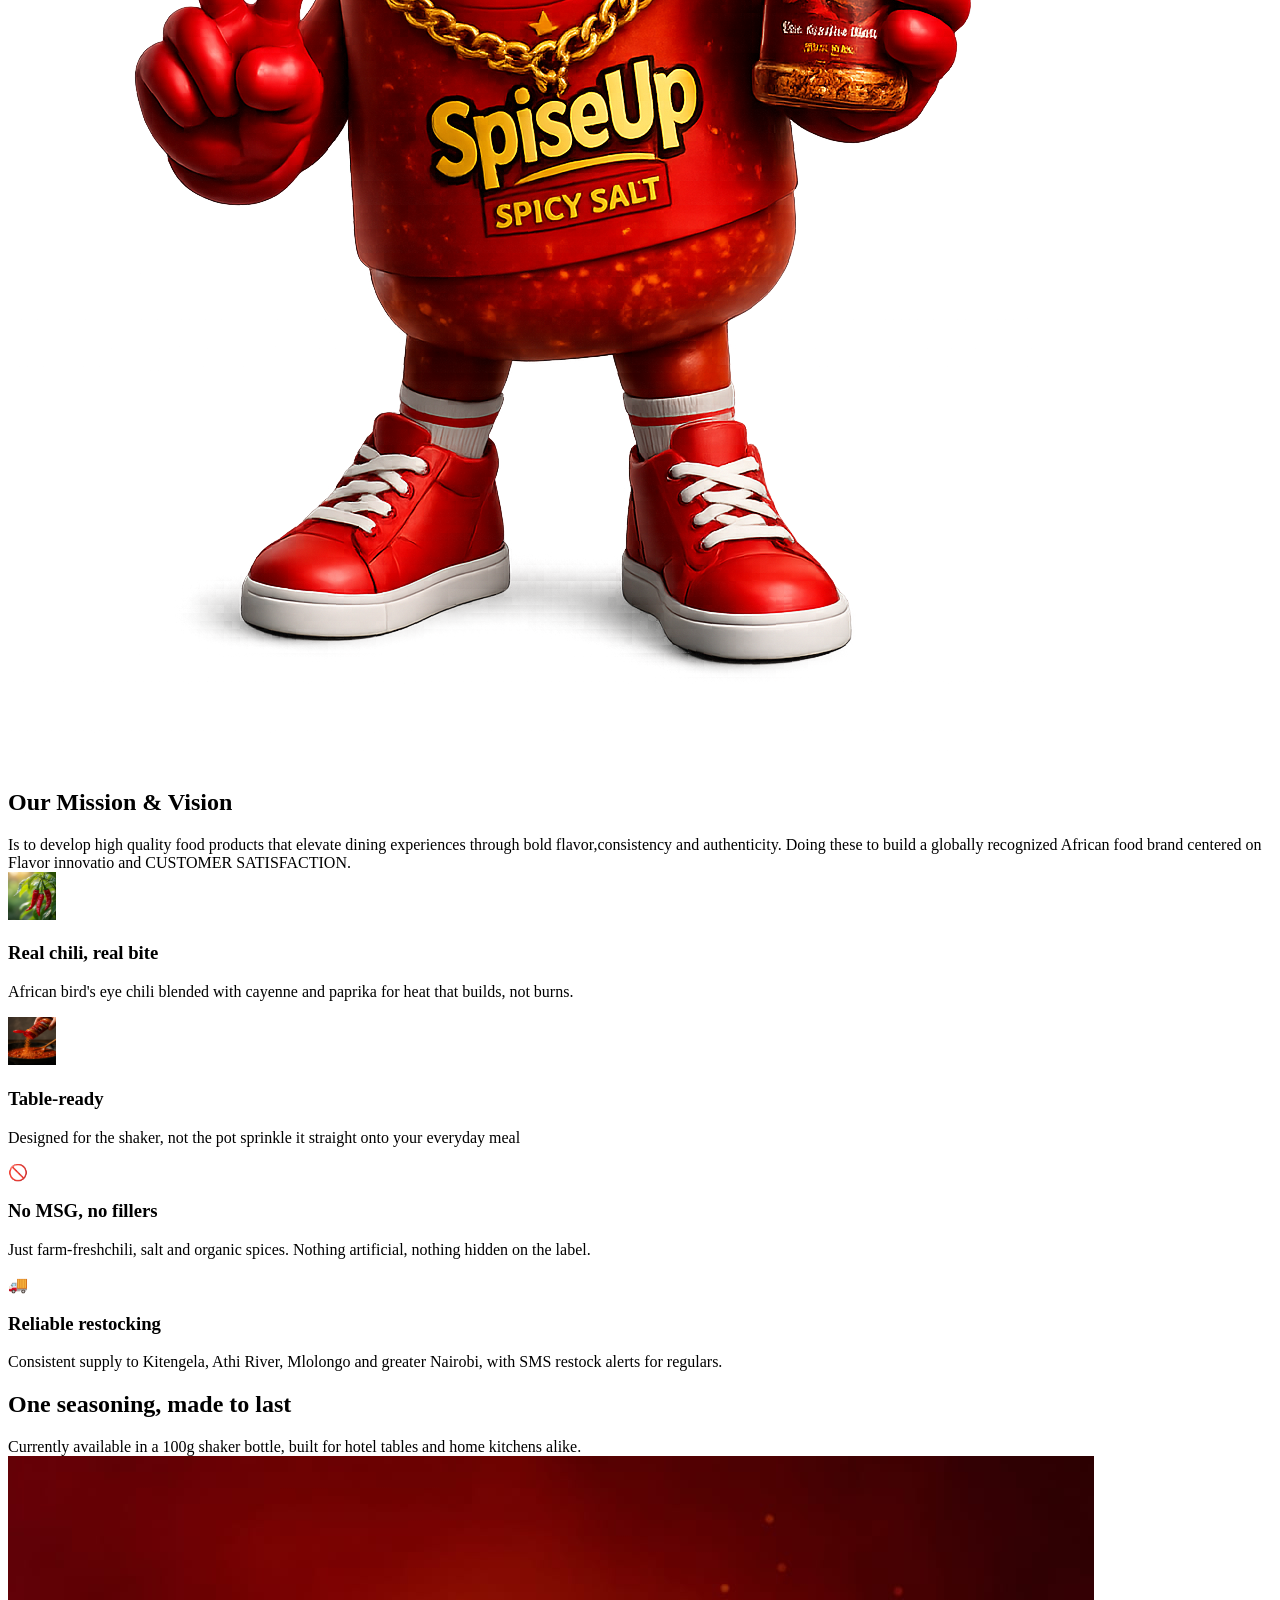
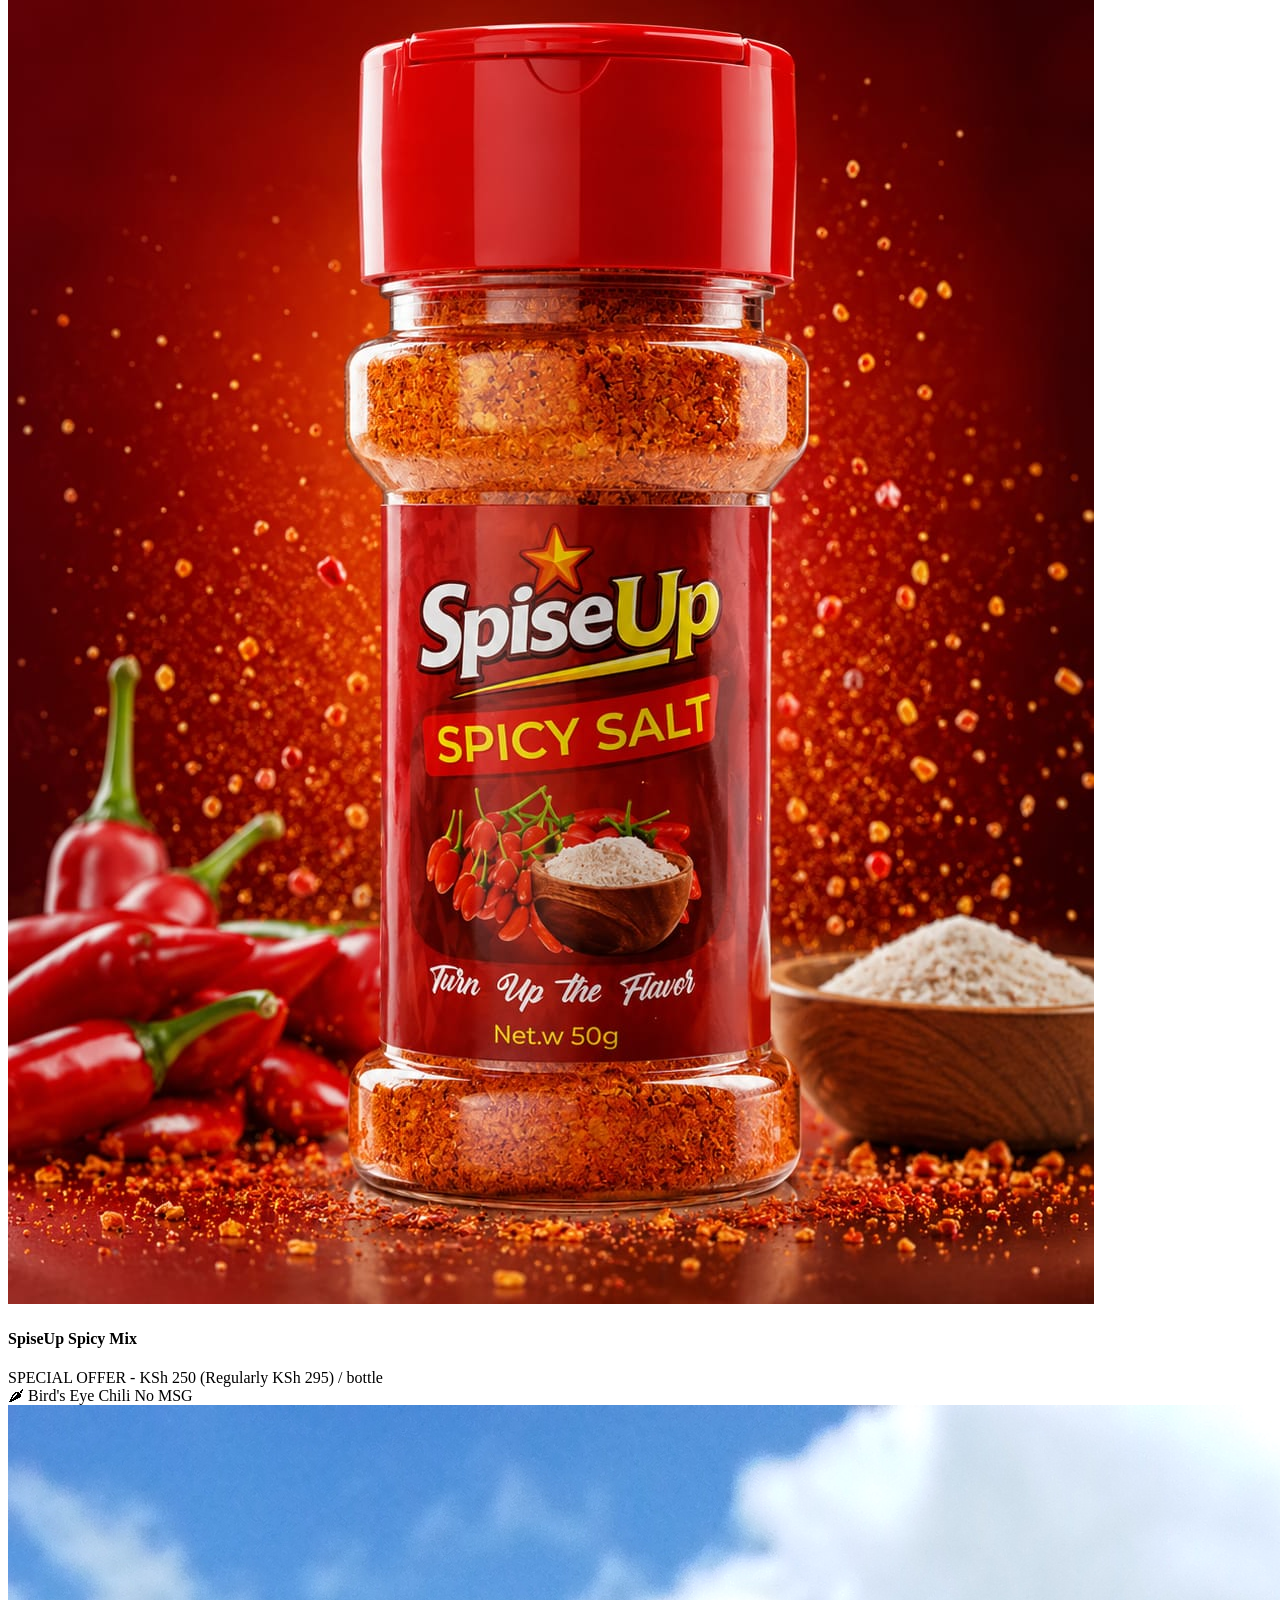
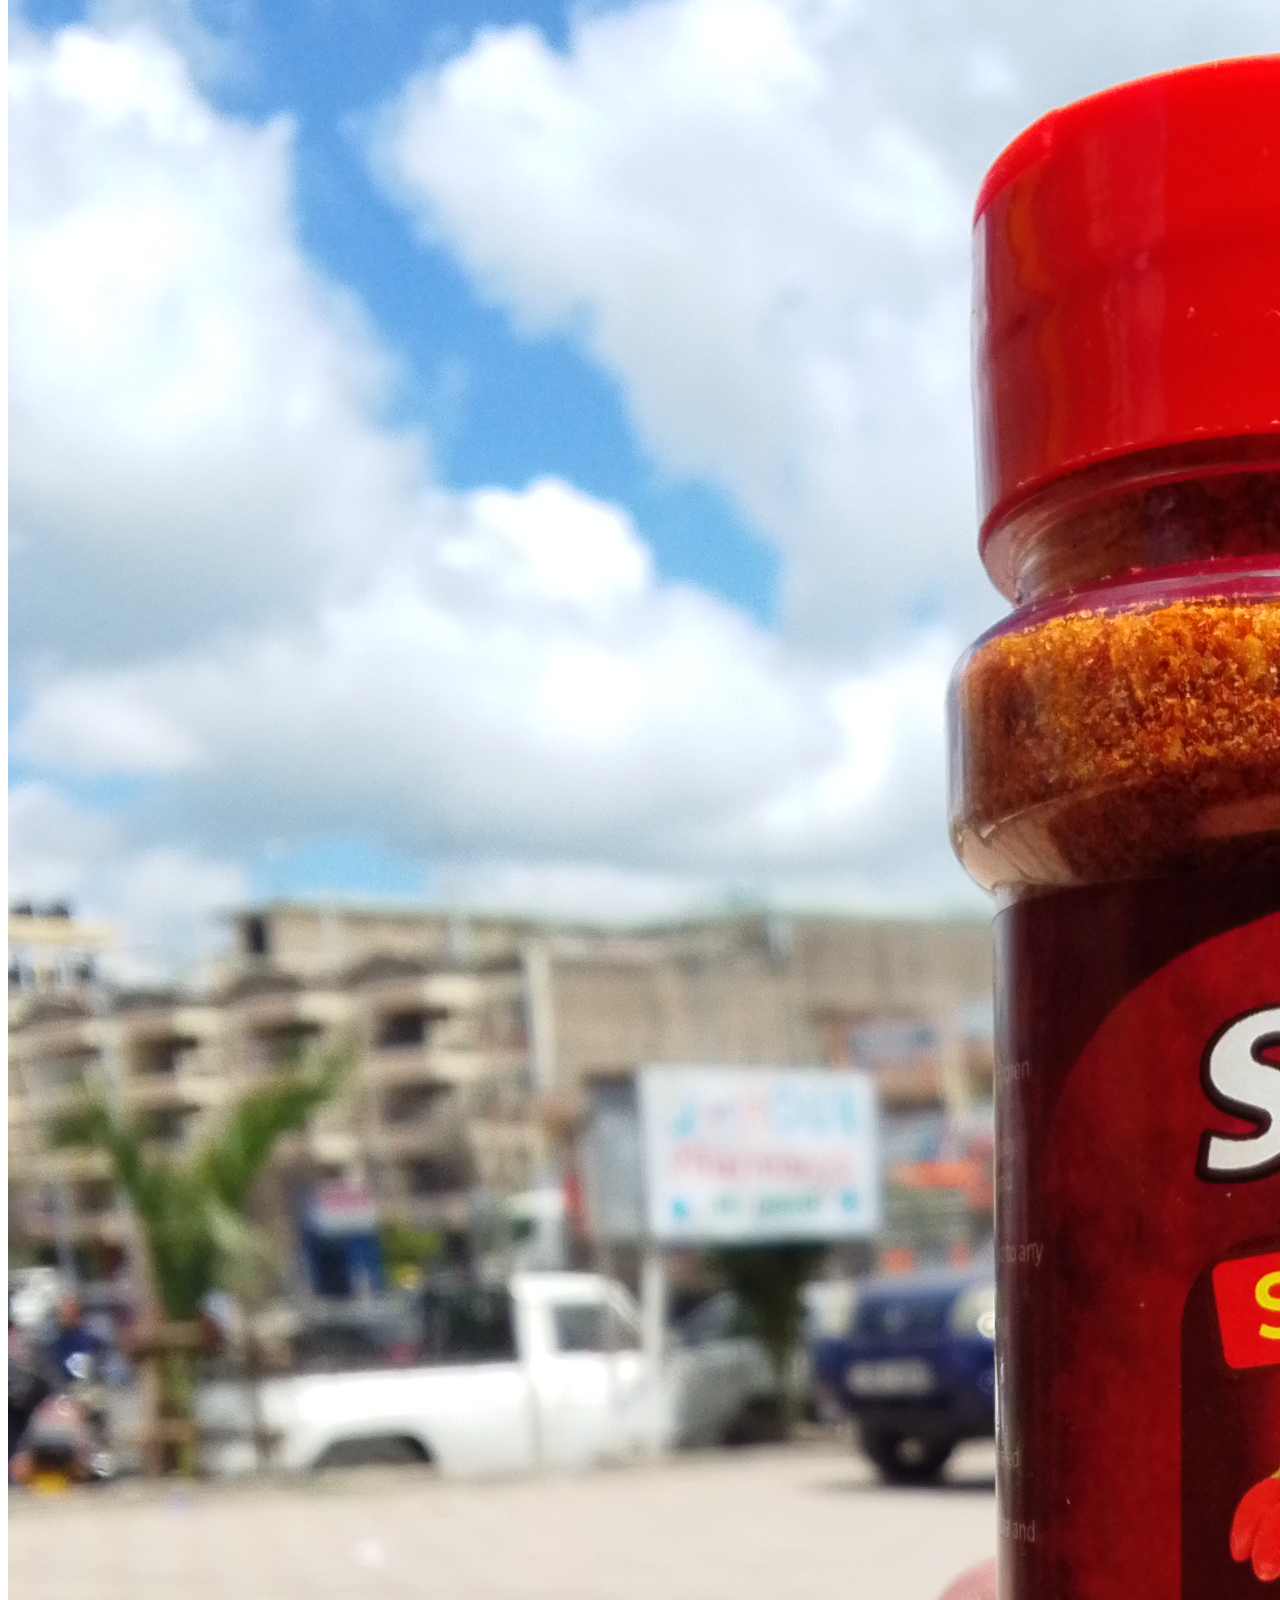
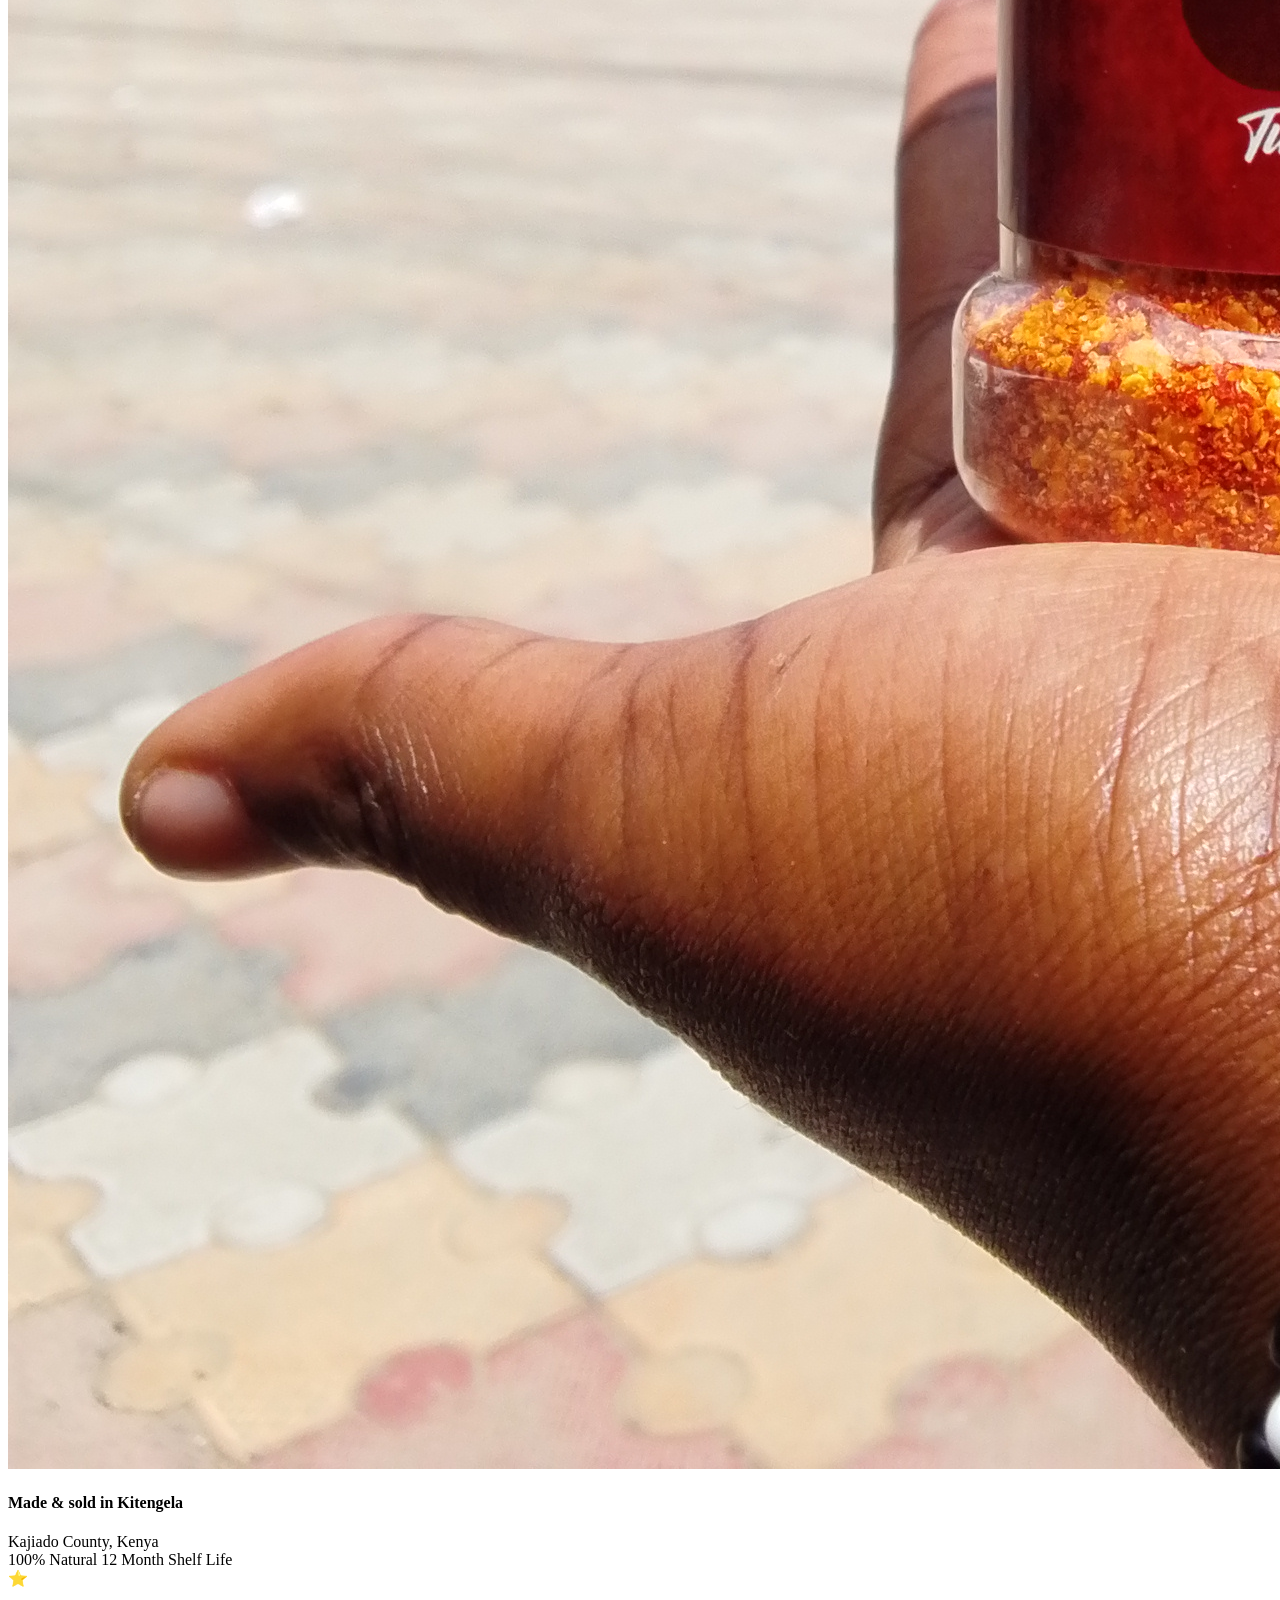
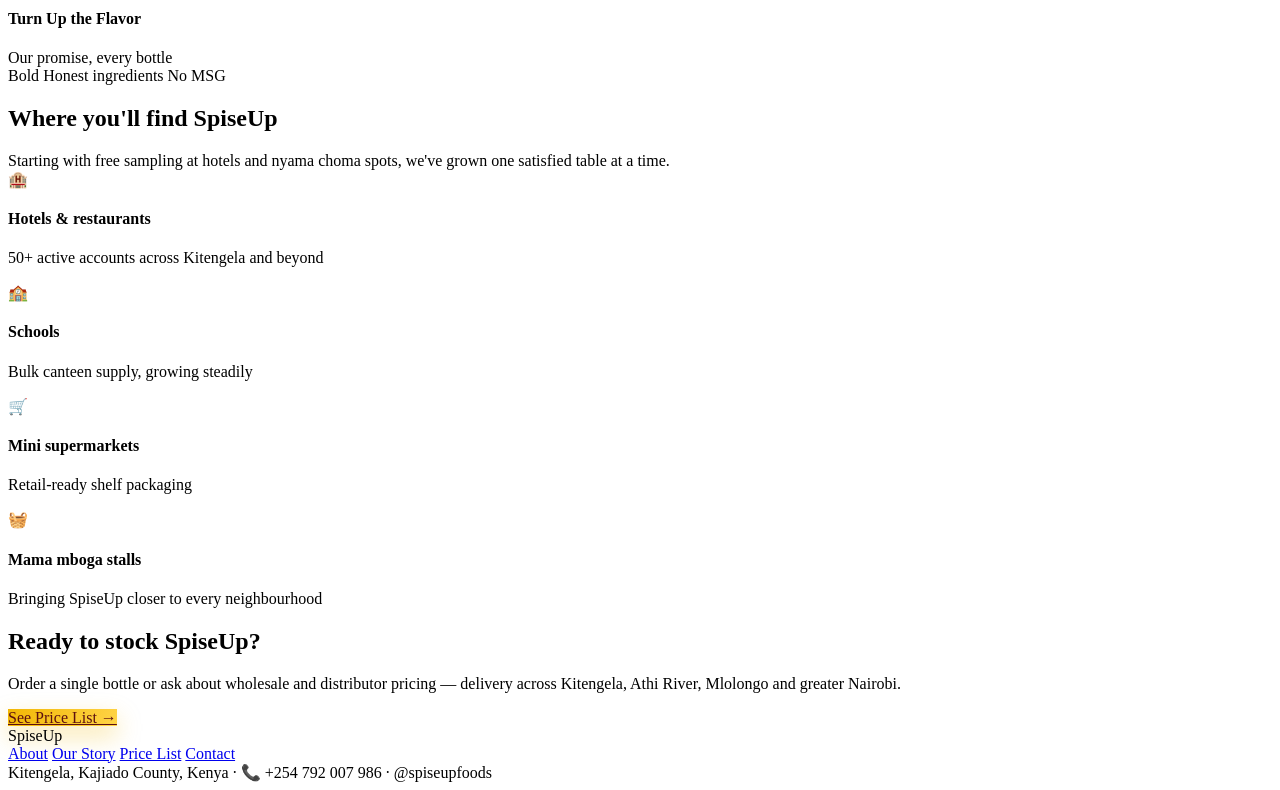
==== commit 719334f1: "updating" ====
--- a/index.html
+++ b/index.html
@@ -11,7 +11,9 @@
   <link rel="apple-touch-icon" sizes="180x180" href="/images/favicon.png">
   <link rel="preconnect" href="https://fonts.googleapis.com">
   <link href="https://fonts.googleapis.com/css2?family=Baloo+2:wght@500;600;700;800&family=Inter:wght@400;500;600;700&display=swap" rel="stylesheet">
-  <link rel="stylesheet" href="style.css">
+  <!-- Start of HubSpot Embed Code -->
+  <script type="text/javascript" id="hs-script-loader" async defer src="//js-eu1.hs-scripts.com/149116064.js"></script>
+<!-- End of HubSpot Embed Code -->
 </head>
 <body>
   <div id="splash-screen">
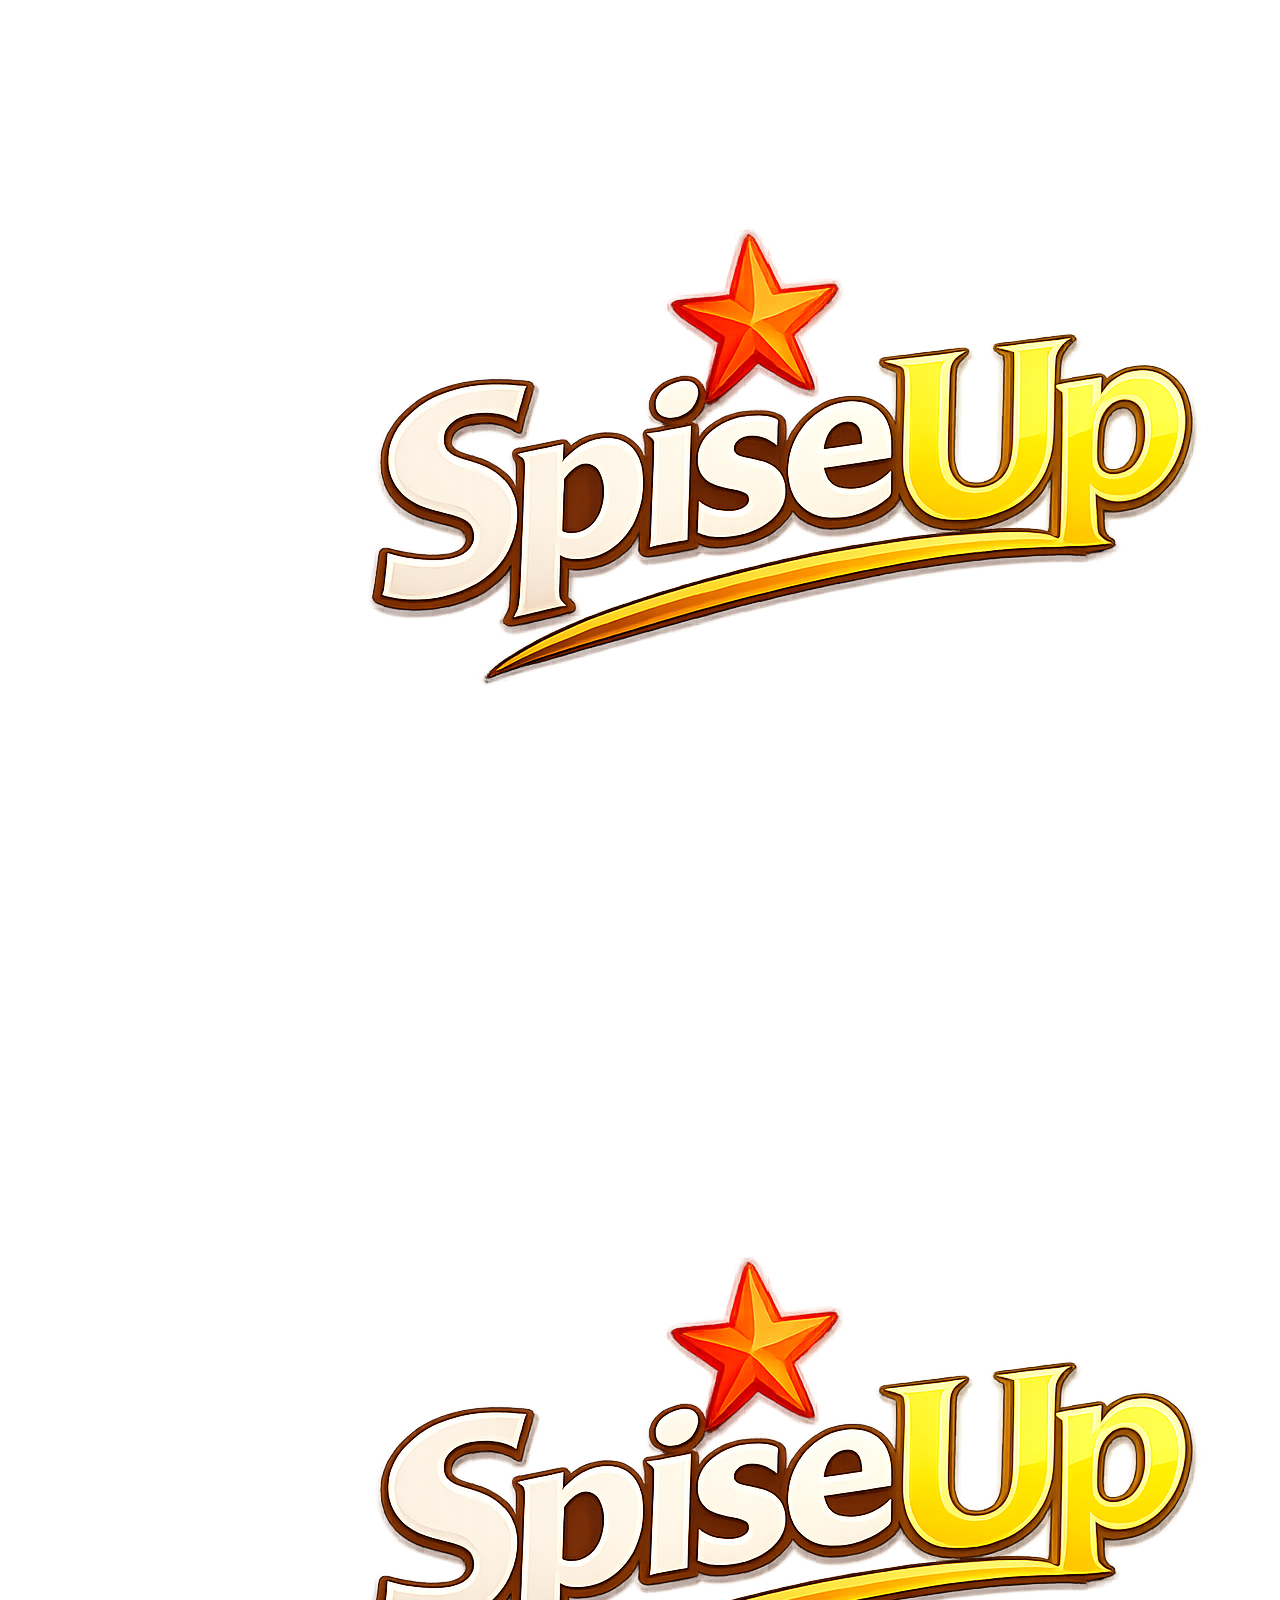
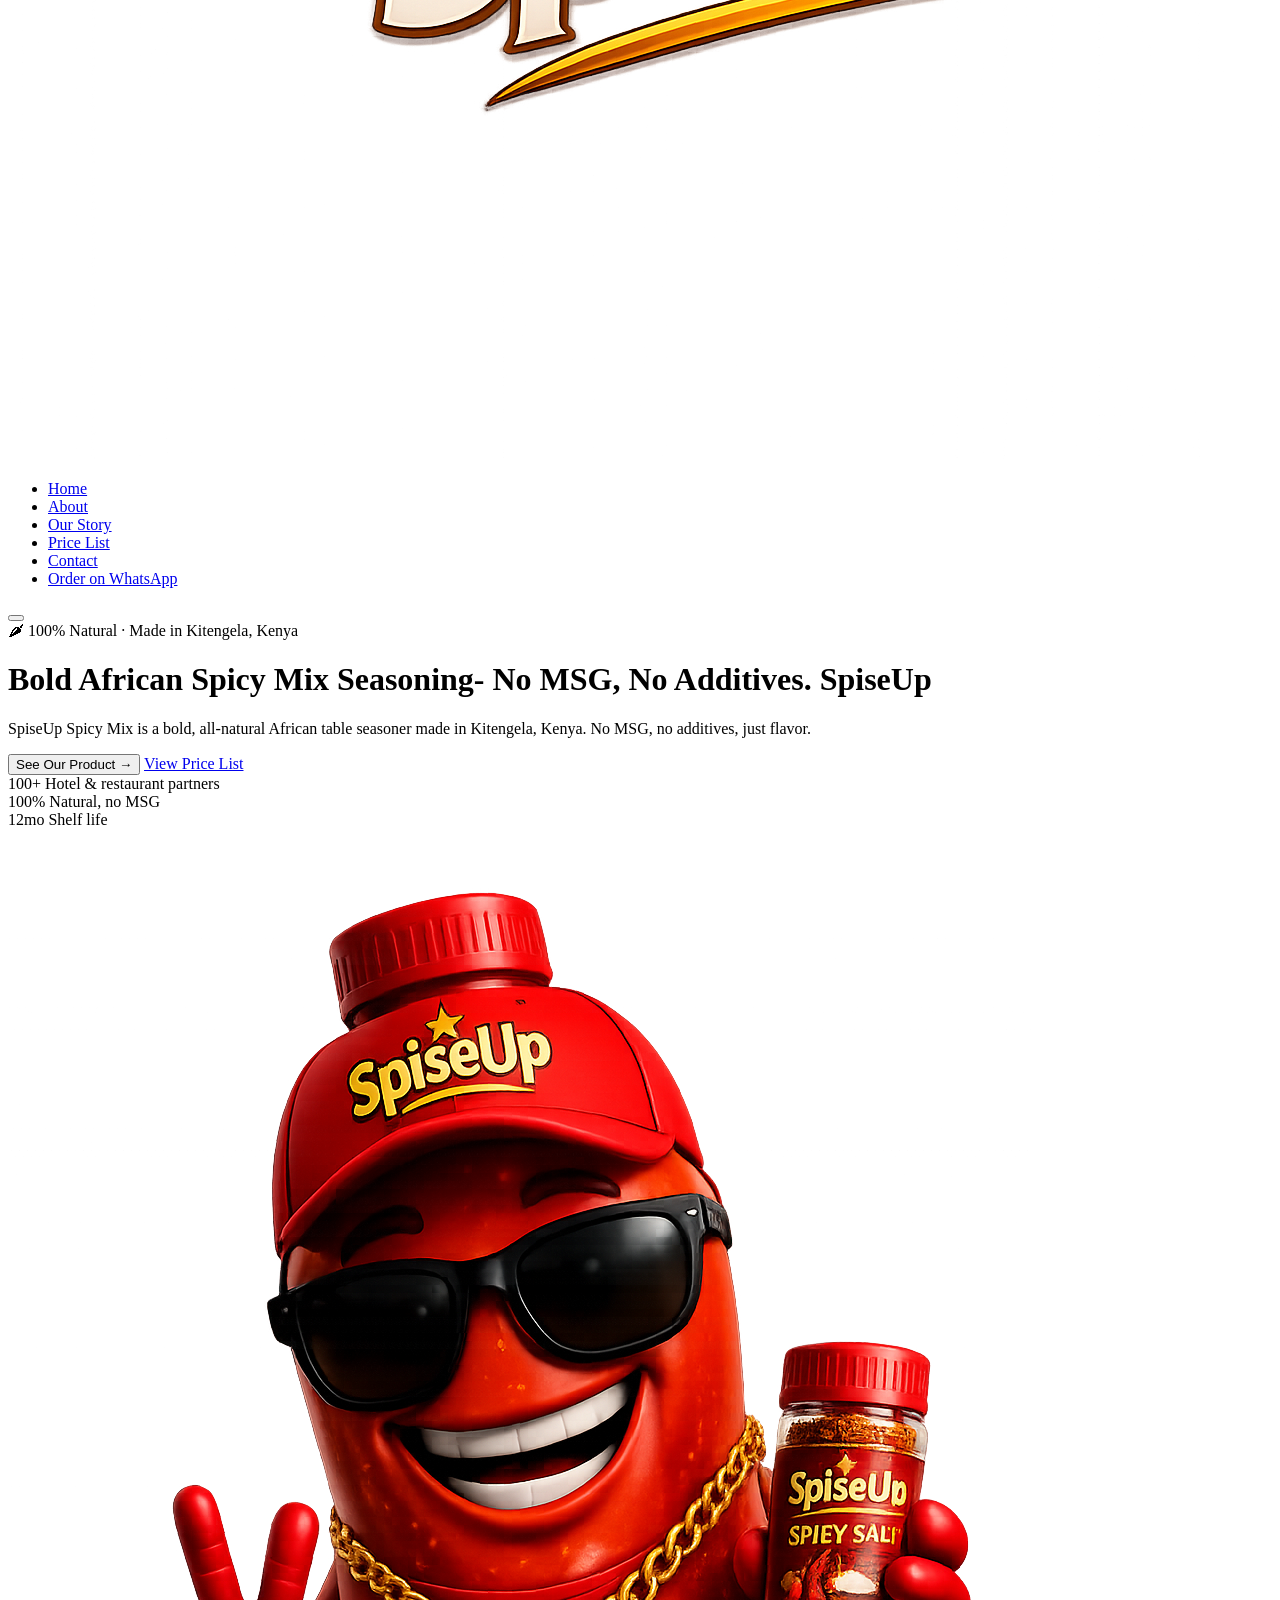
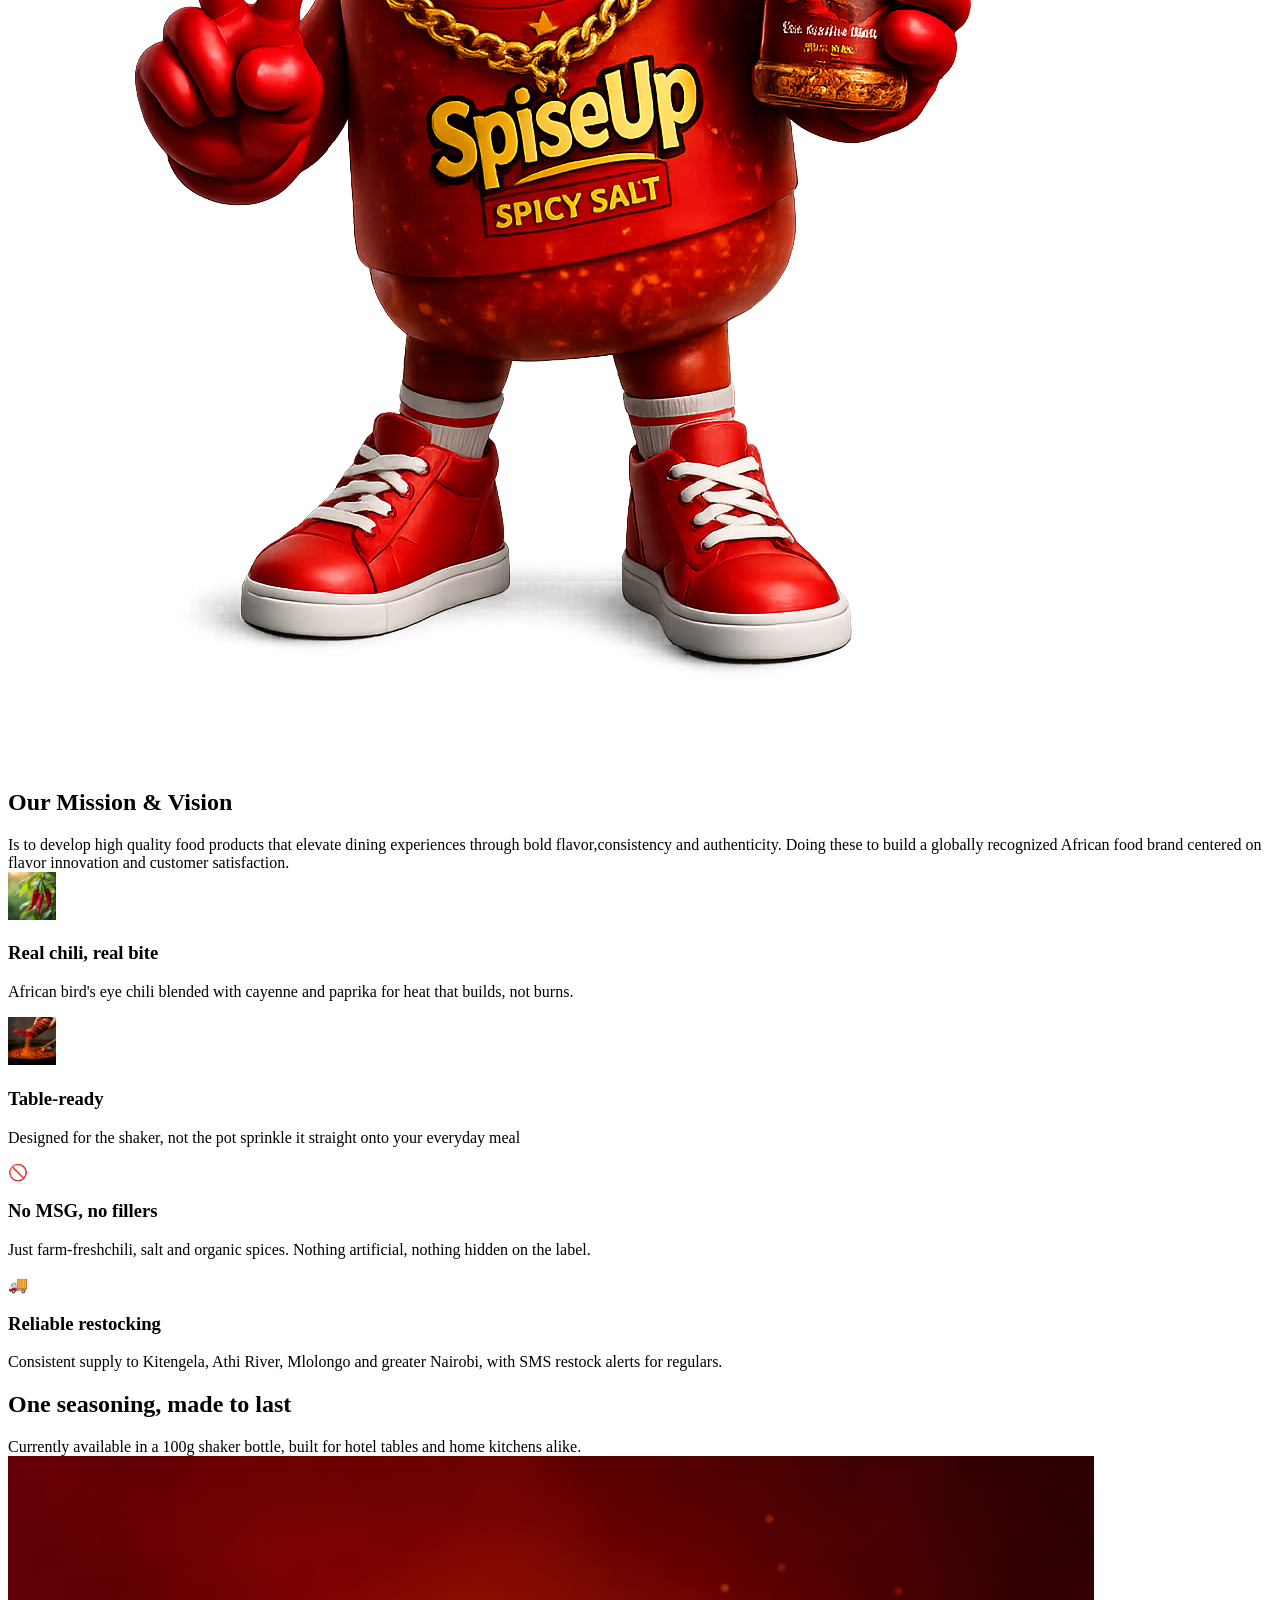
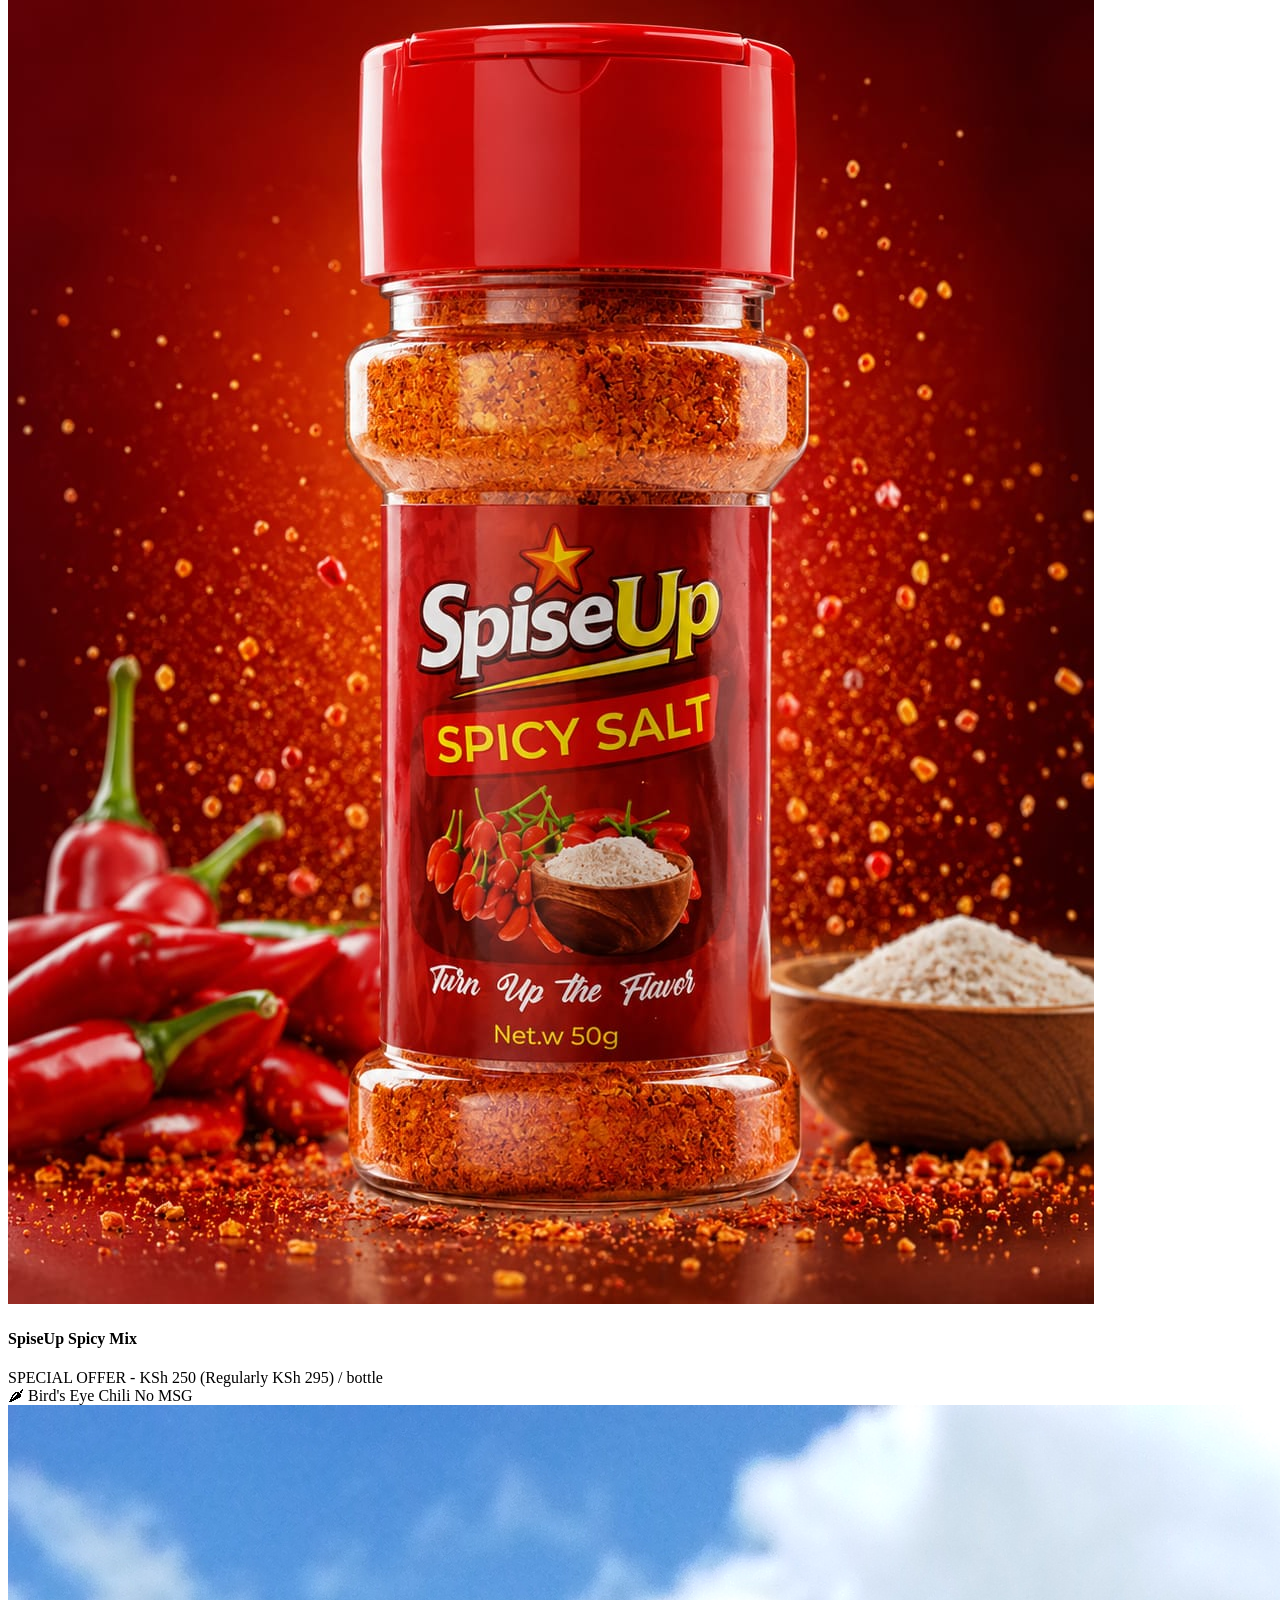
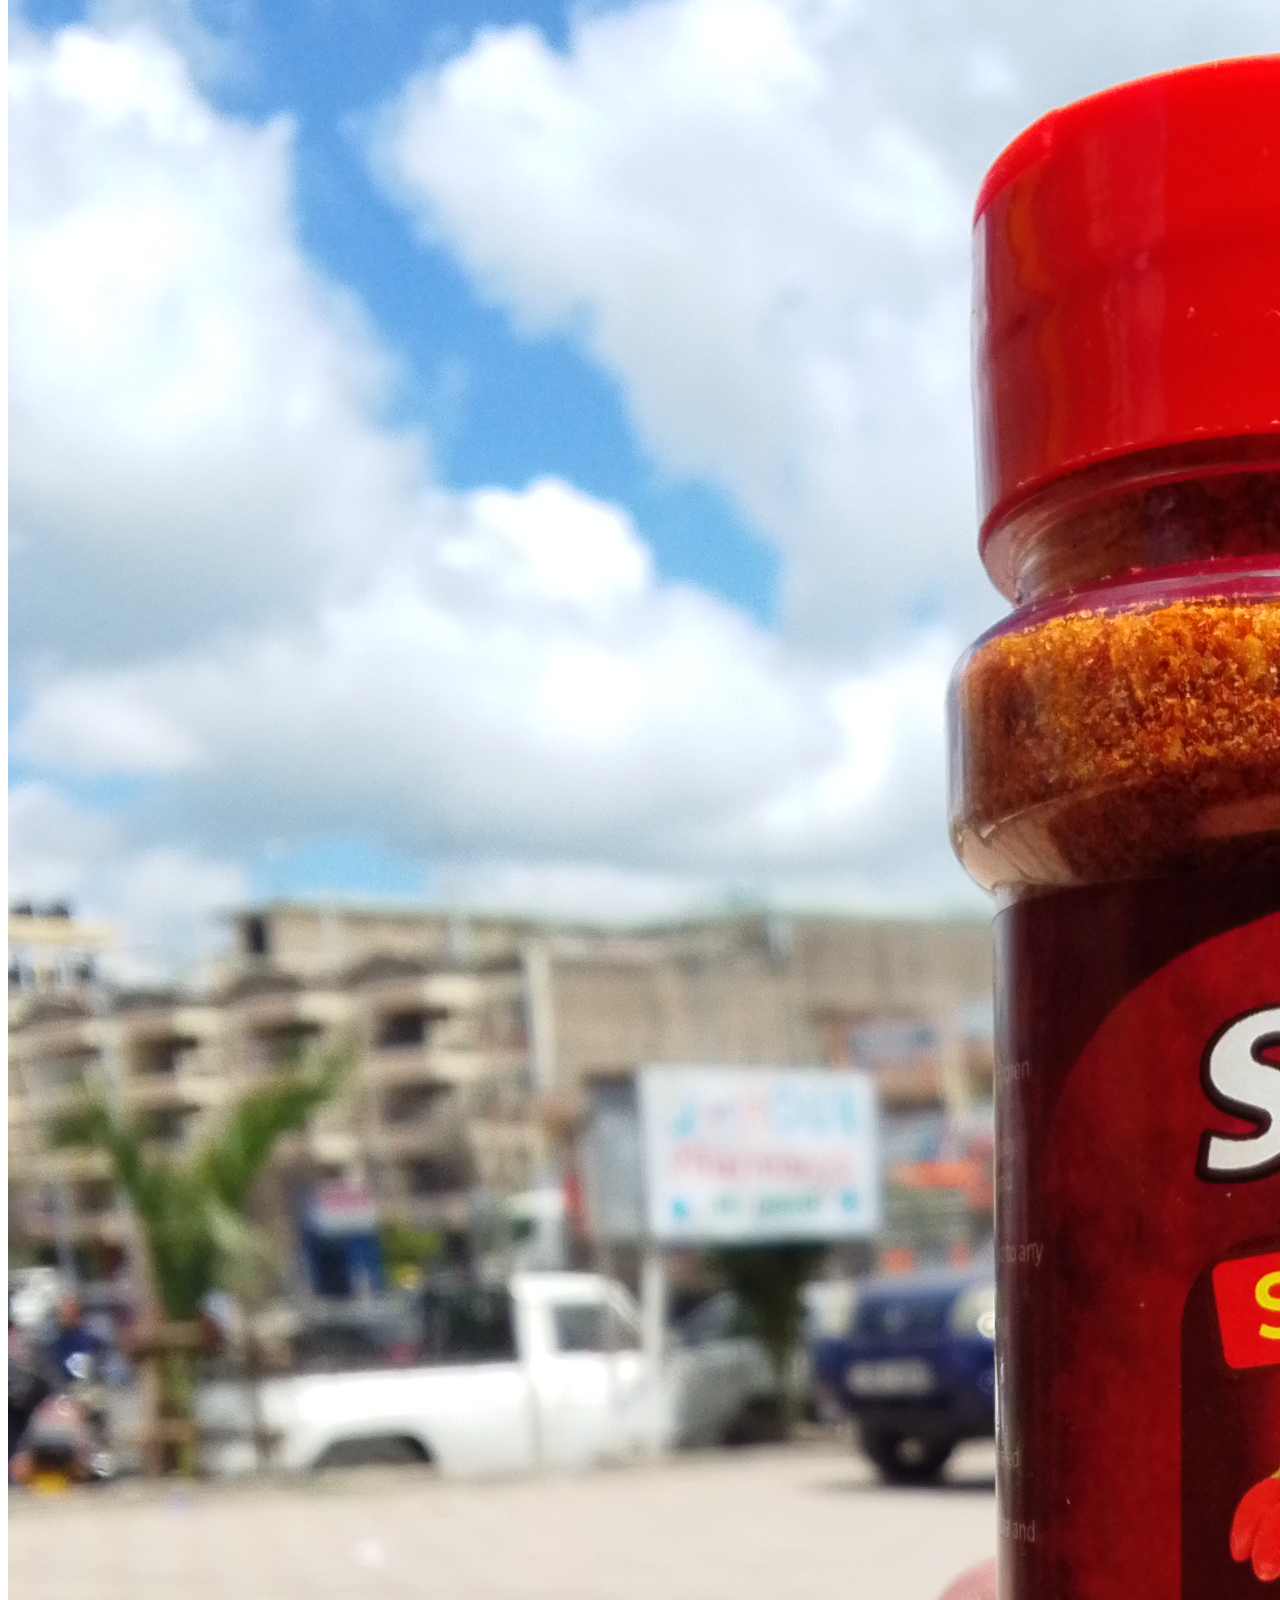
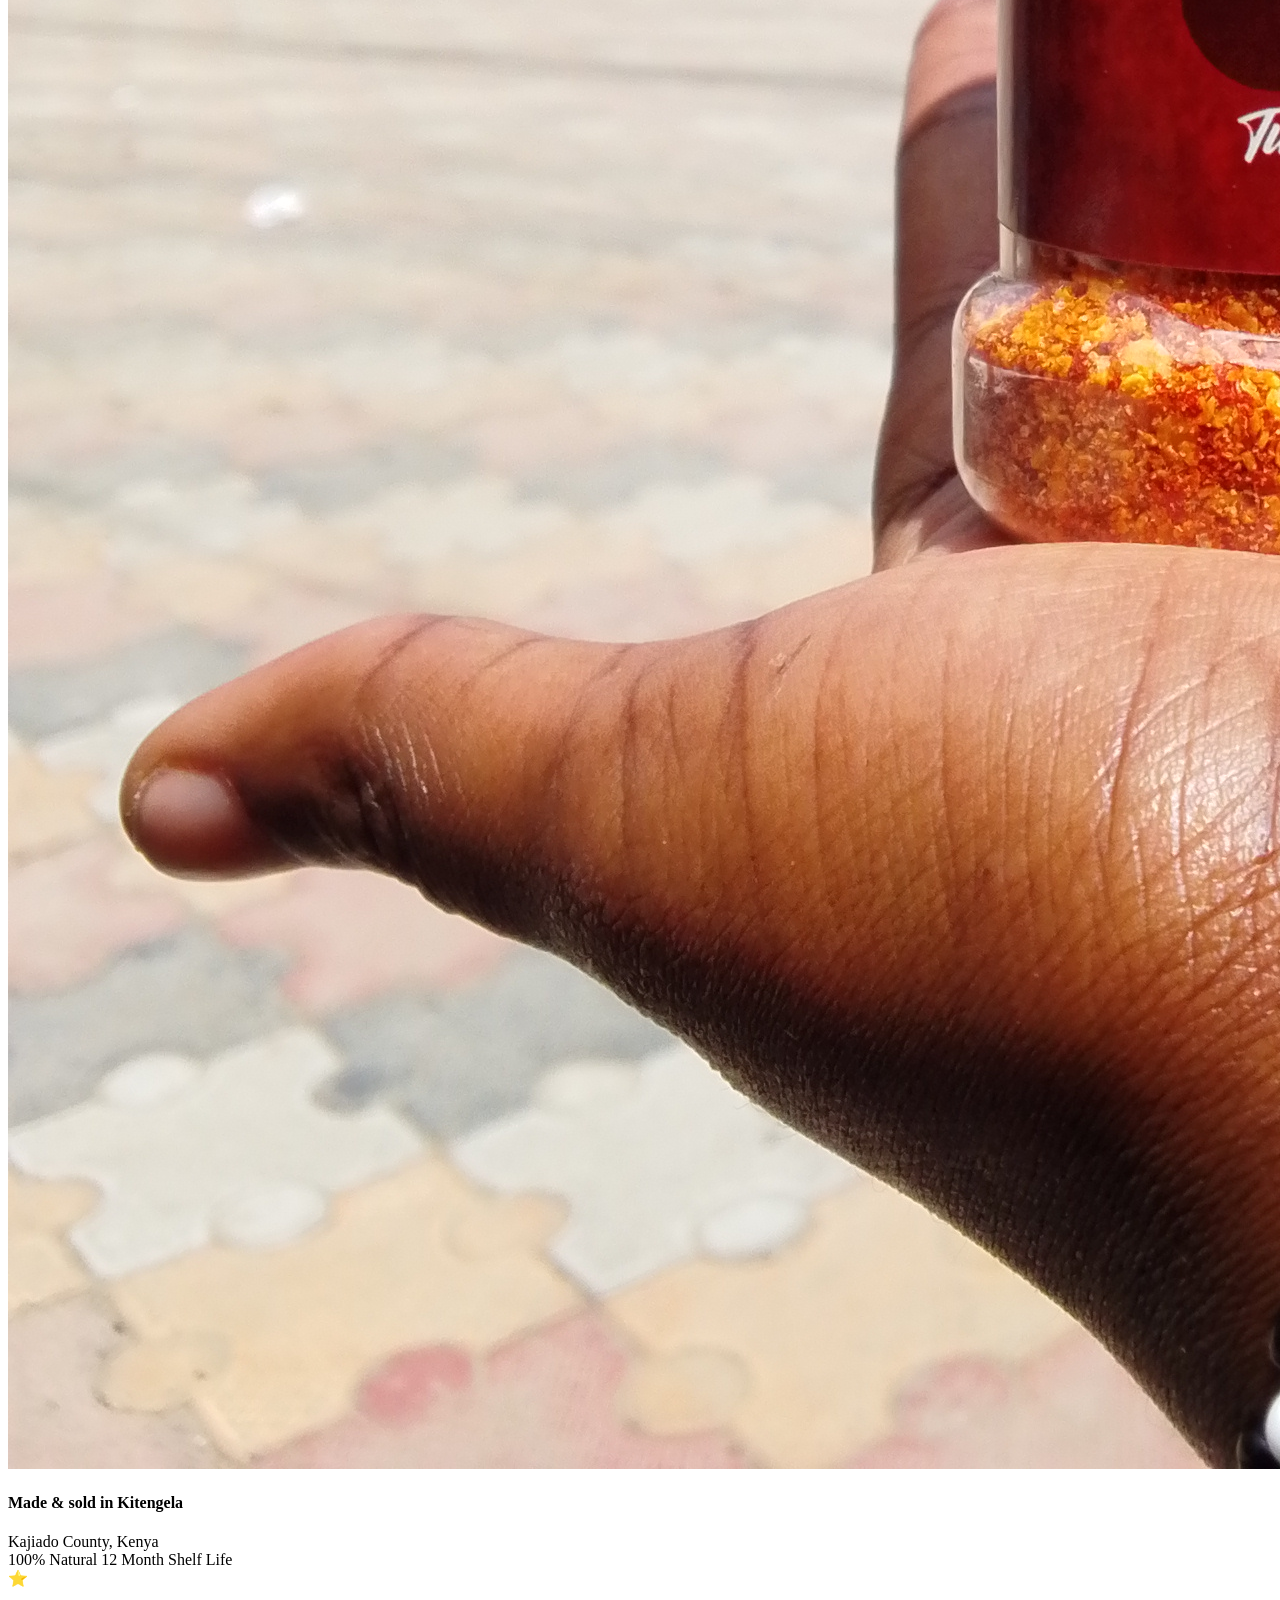
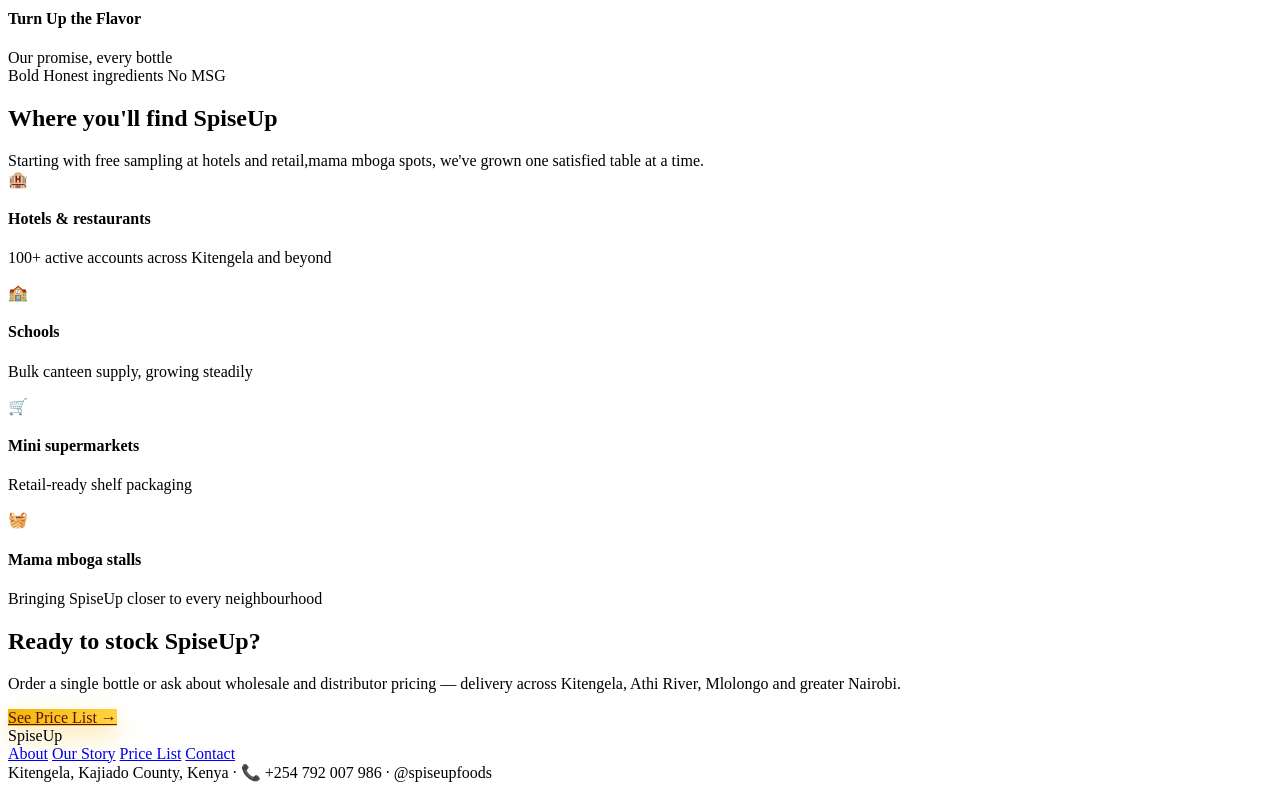
==== commit 13c9d7fe: "updated the website" ====
--- a/index.html
+++ b/index.html
@@ -68,7 +68,7 @@
     <div class="featured">
       <h2 class="section-title center">Our Mission & Vision</h2>
       <div class="section-sub center">Is to develop high quality food products that elevate dining experiences through bold flavor,consistency and authenticity.
-        Doing these to build a globally recognized African food brand centered on Flavor innovatio and CUSTOMER SATISFACTION.
+        Doing these to build a globally recognized African food brand centered on flavor innovation and customer satisfaction.
       </div>
       <div class="cards">
         <div class="card">
@@ -141,12 +141,12 @@
     <!-- Channels -->
     <div class="featured">
       <h2 class="section-title center">Where you'll find SpiseUp</h2>
-      <div class="section-sub center">Starting with free sampling at hotels and nyama choma spots, we've grown one satisfied table at a time.</div>
+      <div class="section-sub center">Starting with free sampling at hotels and retail,mama mboga spots, we've grown one satisfied table at a time.</div>
       <div class="channels">
         <div class="channel">
           <div class="channel-icon">🏨</div>
           <h4>Hotels &amp; restaurants</h4>
-          <p>50+ active accounts across Kitengela and beyond</p>
+          <p>100+ active accounts across Kitengela and beyond</p>
         </div>
         <div class="channel">
           <div class="channel-icon">🏫</div>
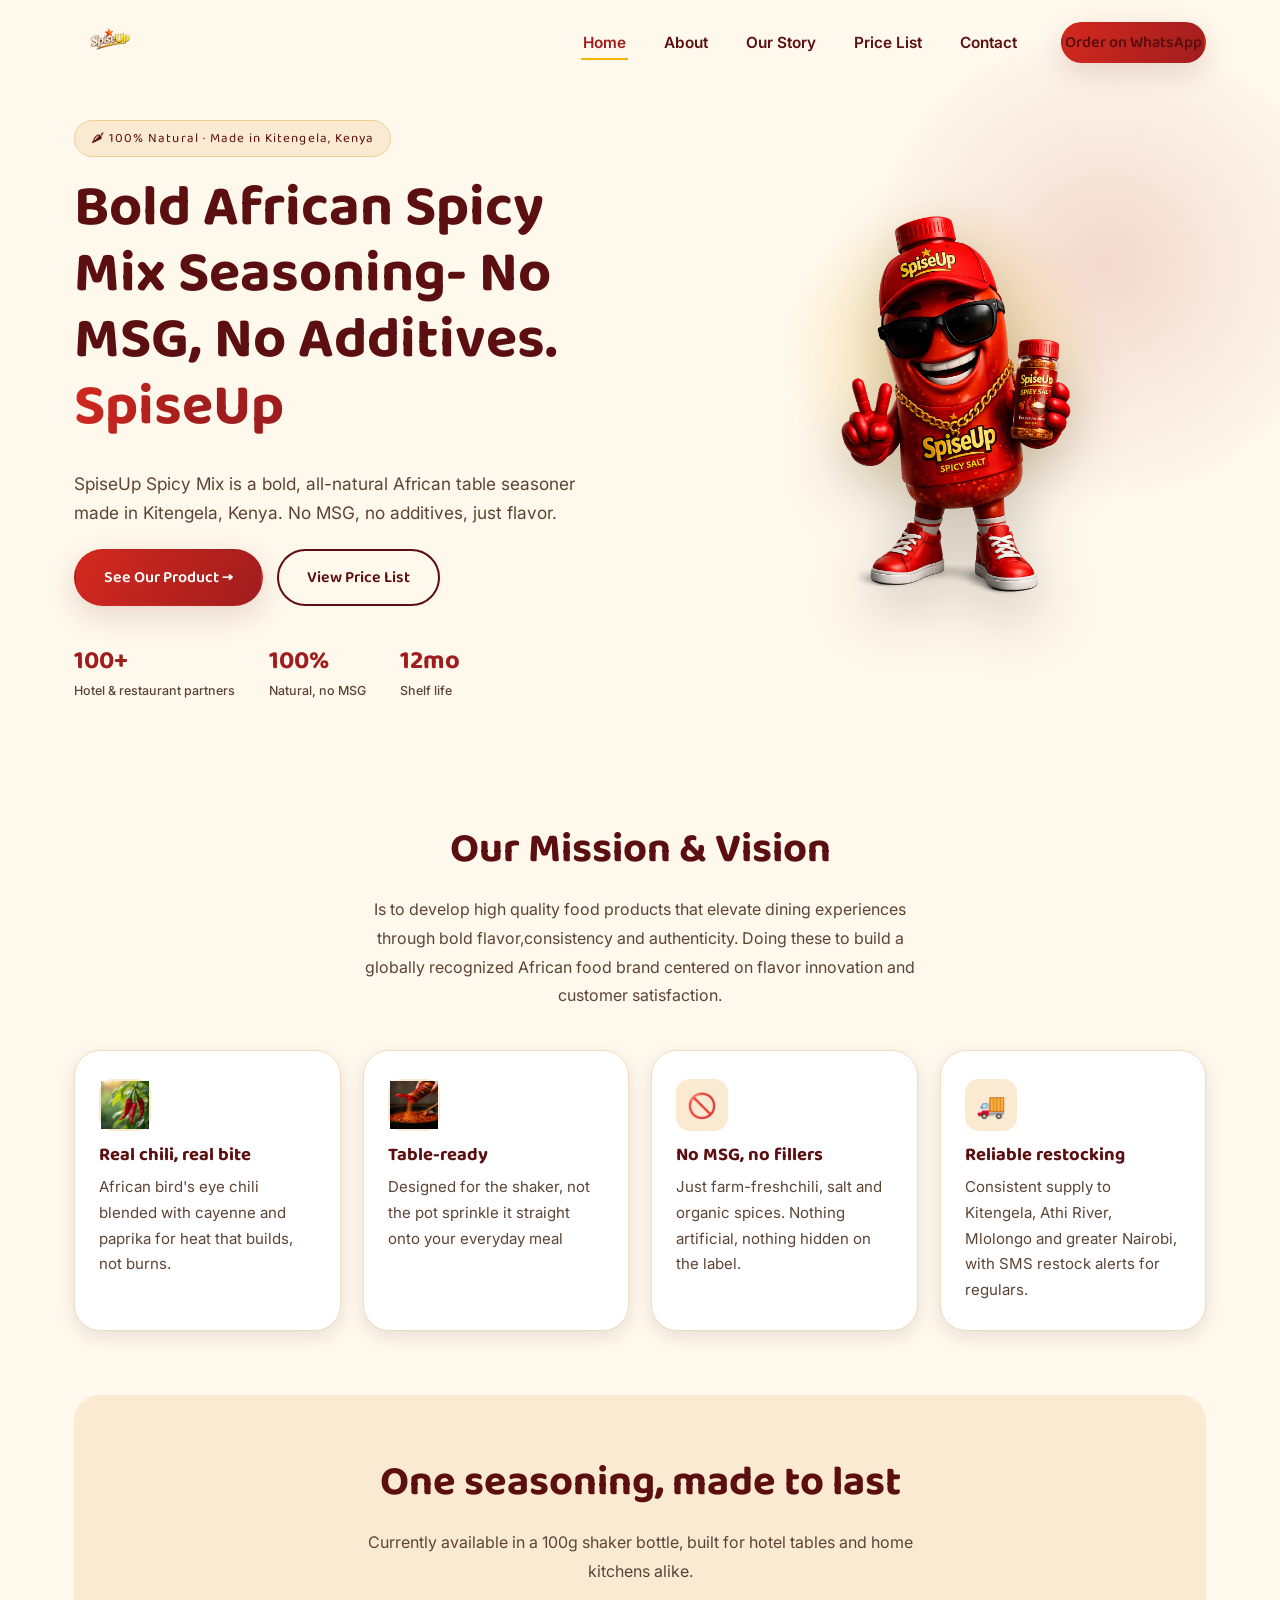
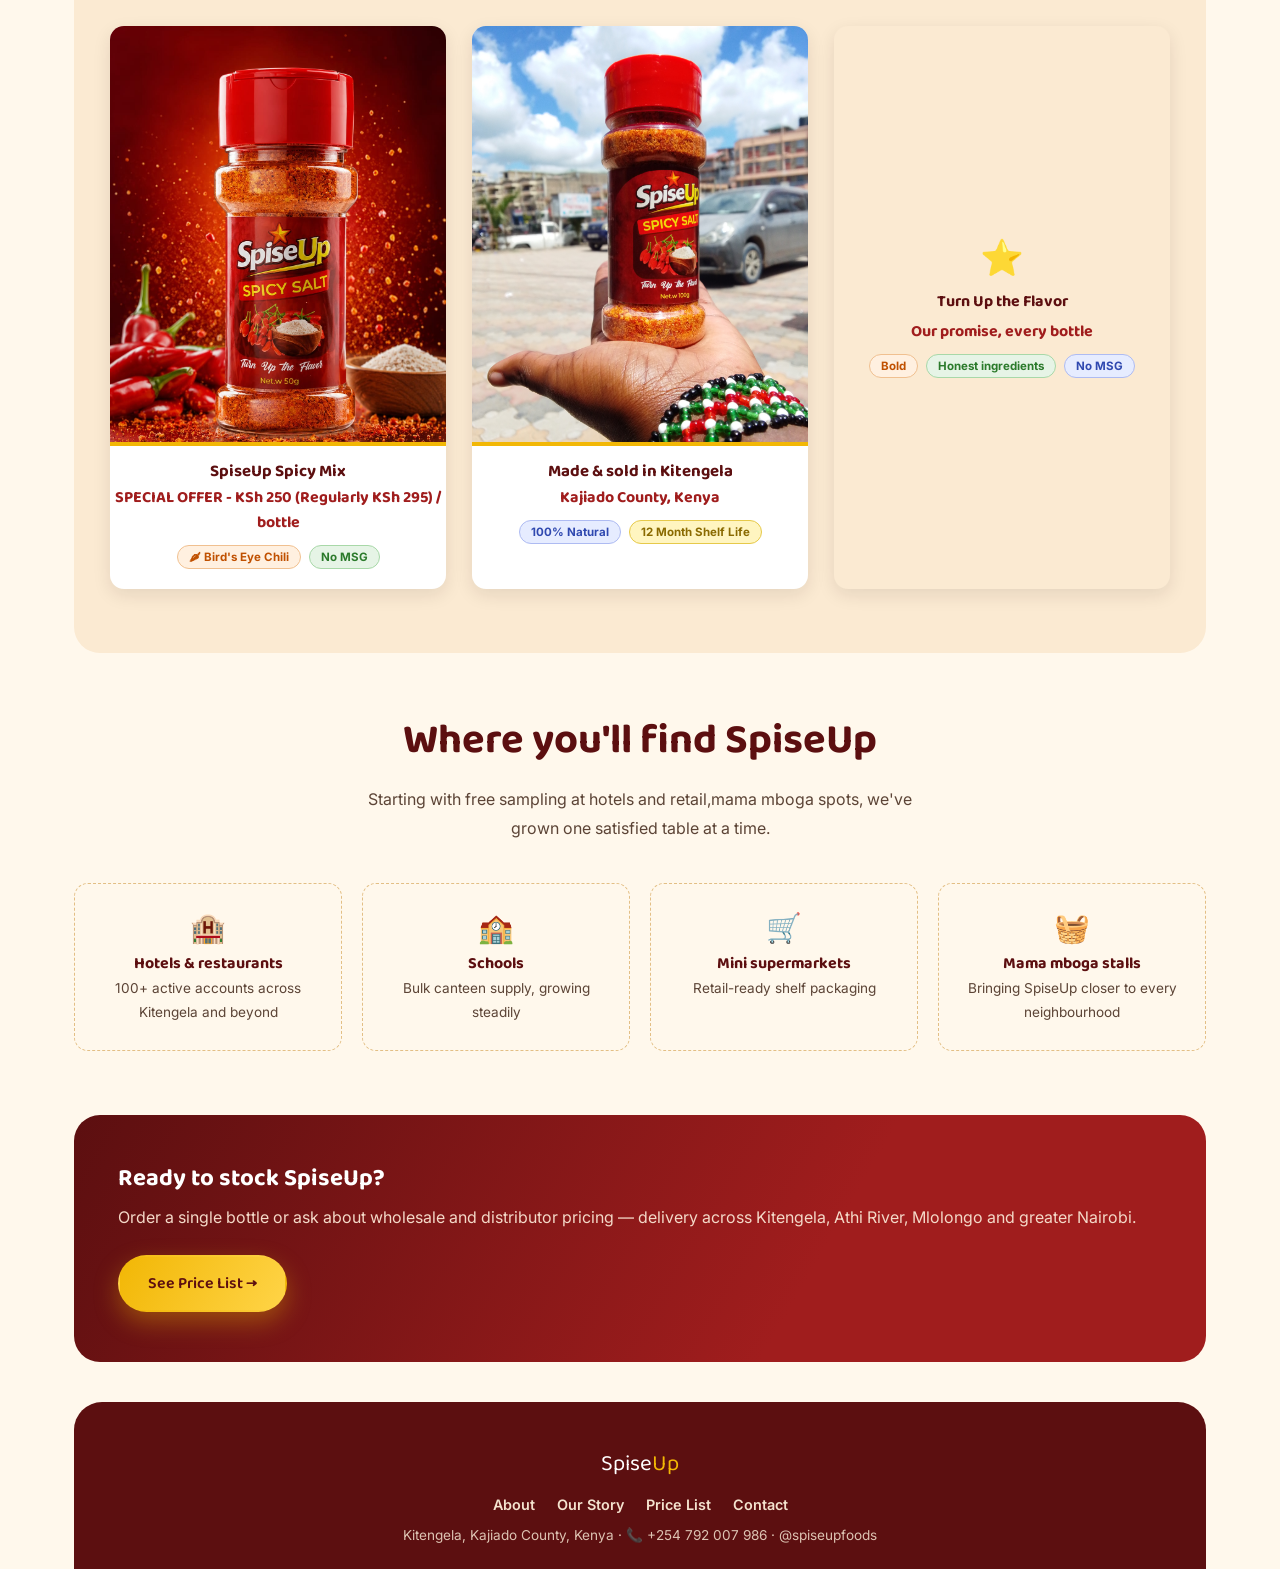
==== commit 04aea9b7: "added style.css in html" ====
--- a/index.html
+++ b/index.html
@@ -11,6 +11,7 @@
   <link rel="apple-touch-icon" sizes="180x180" href="/images/favicon.png">
   <link rel="preconnect" href="https://fonts.googleapis.com">
   <link href="https://fonts.googleapis.com/css2?family=Baloo+2:wght@500;600;700;800&family=Inter:wght@400;500;600;700&display=swap" rel="stylesheet">
+  <link rel="stylesheet" href="style.css">
   <!-- Start of HubSpot Embed Code -->
   <script type="text/javascript" id="hs-script-loader" async defer src="//js-eu1.hs-scripts.com/149116064.js"></script>
 <!-- End of HubSpot Embed Code -->
--- a/style.css
+++ b/style.css
@@ -0,0 +1,866 @@
+/* =========================================================
+   SpiseUp Spicy Salt — Brand Stylesheet
+   Palette pulled directly from the product label:
+   deep maroon shadow, brand red, gold lettering, cream base
+   ========================================================= */
+
+:root {
+  --maroon:      #5c0f10;   /* deepest shadow on the label gradient */
+  --red:         #a01d1d;   /* core label red */
+  --red-bright:  #d4291f;   /* hot accent / hover / CTA */
+  --gold:        #f2b705;   /* "Up" lettering gold */
+  --gold-dark:   #b9860a;   /* gold on light backgrounds (AA contrast) */
+  --cream:       #fff8ec;   /* base page background */
+  --cream-deep:  #fbead2;   /* alternate section background */
+  --ink:         #2a1710;   /* near-black brown for body text */
+  --ink-soft:    #5c4436;   /* secondary text */
+  --white:       #ffffff;
+
+  --font-display: "Baloo 2", "Fredoka", system-ui, sans-serif;
+  --font-body: "Inter", system-ui, -apple-system, sans-serif;
+
+  --radius: 14px;
+  --radius-lg: 26px;
+  --shadow-soft: 0 10px 30px rgba(92, 15, 16, 0.14);
+  --shadow-card: 0 6px 18px rgba(42, 23, 16, 0.10);
+  --container: 1180px;
+
+  /* Consistent vertical rhythm between page sections */
+  --space-section: 64px;
+}
+
+* { box-sizing: border-box; }
+html { scroll-behavior: smooth; }
+
+body {
+  margin: 0;
+  font-family: var(--font-body);
+  color: var(--ink);
+  background: var(--cream);
+  -webkit-font-smoothing: antialiased;
+  overflow-x: hidden;
+}
+
+img { max-width: 100%; display: block; }
+a { text-decoration: none; color: inherit; }
+ul { list-style: none; margin: 0; padding: 0; }
+
+h1, h2, h3, h4 {
+  font-family: var(--font-display);
+  color: var(--maroon);
+  line-height: 1.15;
+  margin: 0 0 0.5em;
+}
+
+p { line-height: 1.7; color: var(--ink-soft); margin: 0 0 1em; }
+
+.container {
+  max-width: var(--container);
+  margin: 0 auto;
+  padding: 0 24px;
+}
+
+:focus-visible {
+  outline: 3px solid var(--gold-dark);
+  outline-offset: 2px;
+}
+
+@media (prefers-reduced-motion: reduce) {
+  * { animation: none !important; transition: none !important; }
+}
+
+/* ---------- Signature motif: the gold swoosh ---------- */
+.swoosh {
+  display: inline-block;
+  width: 84px;
+  height: 10px;
+  margin-top: 6px;
+  background: linear-gradient(100deg, var(--gold-dark), var(--gold) 60%, #fff4c2);
+  border-radius: 999px;
+  transform: skewX(-18deg);
+}
+.center .swoosh { margin-left: auto; margin-right: auto; }
+
+.eyebrow {
+  display: inline-flex;
+  align-items: center;
+  gap: 8px;
+  font-family: var(--font-display);
+  font-size: 0.78rem;
+  letter-spacing: 0.14em;
+  text-transform: uppercase;
+  color: var(--red);
+  background: #fbe6cf;
+  border: 1px solid #f0c68a;
+  padding: 6px 14px;
+  border-radius: 999px;
+  margin-bottom: 14px;
+}
+
+/* ---------- Buttons ---------- */
+.btn-primary, .btn-outline, .btn-ghost {
+  display: inline-flex;
+  align-items: center;
+  gap: 8px;
+  font-family: var(--font-display);
+  font-weight: 600;
+  font-size: 1rem;
+  padding: 14px 28px;
+  border-radius: 999px;
+  border: 2px solid transparent;
+  cursor: pointer;
+  transition: transform 0.15s ease, box-shadow 0.15s ease, background 0.15s ease;
+}
+.btn-primary {
+  background: linear-gradient(120deg, var(--red-bright), var(--red));
+  color: var(--white);
+  box-shadow: var(--shadow-soft);
+}
+.btn-primary:hover { transform: translateY(-2px); box-shadow: 0 14px 30px rgba(160,29,29,0.28); }
+
+.btn-outline {
+  background: transparent;
+  color: var(--maroon);
+  border-color: var(--maroon);
+}
+.btn-outline:hover { background: var(--maroon); color: var(--white); }
+
+.btn-gold {
+  background: linear-gradient(120deg, var(--gold), #ffd447);
+  color: var(--maroon);
+  box-shadow: 0 10px 24px rgba(242, 183, 5, 0.35);
+}
+.btn-gold:hover { transform: translateY(-2px); }
+
+/* ---------- Navbar ---------- */
+.navbar {
+  display: flex;
+  align-items: center;
+  justify-content: space-between;
+  padding: 18px 0;
+}
+.logo-img {
+  height: 48px;
+  width: auto;
+  transform-origin: center;
+  animation: navLogoPop 0.6s cubic-bezier(0.34, 1.56, 0.64, 1) both;
+}
+
+/* Logo pops in from small to full size so it's the first thing that catches the eye */
+@keyframes navLogoPop {
+  0% { opacity: 0; transform: scale(0.3); }
+  55% { opacity: 1; transform: scale(1.18); }
+  75% { transform: scale(0.95); }
+  100% { opacity: 1; transform: scale(1); }
+}
+
+@media (max-width: 600px) {
+  .logo-img { height: 38px; }
+}
+.nav-links {
+  display: flex;
+  gap: 34px;
+  align-items: center;
+  font-weight: 600;
+  font-size: 0.96rem;
+}
+.nav-links a {
+  color: var(--maroon);
+  padding: 6px 2px;
+  border-bottom: 2px solid transparent;
+  transition: border-color 0.15s ease, color 0.15s ease;
+}
+.nav-links a:hover, .nav-links a.active {
+  border-color: var(--gold);
+  color: var(--red);
+}
+.nav-cta { margin-left: 8px; }
+
+.nav-toggle {
+  display: none;
+  flex-direction: column;
+  gap: 5px;
+  background: none;
+  border: none;
+  cursor: pointer;
+  padding: 6px;
+}
+.nav-toggle span {
+  width: 26px;
+  height: 3px;
+  background: var(--maroon);
+  border-radius: 2px;
+  transform-origin: center;
+  transition: transform 0.25s ease, opacity 0.2s ease;
+}
+
+.nav-toggle[aria-expanded="true"] span:nth-child(1) {
+  transform: translateY(8px) rotate(45deg);
+}
+.nav-toggle[aria-expanded="true"] span:nth-child(2) {
+  opacity: 0;
+}
+.nav-toggle[aria-expanded="true"] span:nth-child(3) {
+  transform: translateY(-8px) rotate(-45deg);
+}
+
+@media (max-width: 560px) {
+  .nav-toggle { display: flex; }
+  .nav-links {
+    position: absolute;
+    top: 68px;
+    left: 24px;
+    right: 24px;
+    background: var(--white);
+    flex-direction: column;
+    align-items: flex-start;
+    gap: 4px;
+    padding: 18px;
+    border-radius: var(--radius);
+    box-shadow: var(--shadow-soft);
+    display: none;
+    z-index: 40;
+  }
+  .nav-links.open { display: flex; }
+  .nav-links a { width: 100%; padding: 10px 4px; }
+  .nav-cta { width: 100%; }
+  .nav-cta .btn-primary, .nav-cta .btn-outline { width: 100%; justify-content: center; }
+}
+
+/* ---------- Hero ---------- */
+.hero {
+  display: grid;
+  grid-template-columns: 1.05fr 0.95fr;
+  align-items: center;
+  gap: 40px;
+  padding: 36px 0 64px;
+  position: relative;
+}
+.hero::before {
+  content: "";
+  position: absolute;
+  top: -60px; right: -140px;
+  width: 480px; height: 480px;
+  background: radial-gradient(circle, rgba(160,29,29,0.14), transparent 70%);
+  z-index: -1;
+  border-radius: 50%;
+}
+.hero-badge {
+  display: inline-block;
+  font-family: var(--font-display);
+  font-size: 0.82rem;
+  letter-spacing: 0.08em;
+  color: var(--maroon);
+  background: var(--cream-deep);
+  border: 1px solid #eccd93;
+  padding: 7px 16px;
+  border-radius: 999px;
+  margin-bottom: 18px;
+}
+.hero h1 {
+  font-size: clamp(2.3rem, 4.6vw, 3.6rem);
+  font-weight: 700;
+}
+.hero-highlight {
+  background: linear-gradient(100deg, var(--red-bright), var(--red) 60%);
+  -webkit-background-clip: text;
+  background-clip: text;
+  color: transparent;
+}
+.hero-description { font-size: 1.08rem; max-width: 46ch; }
+.hero-actions { display: flex; gap: 14px; flex-wrap: wrap; margin: 22px 0 34px; }
+
+.hero-stats {
+  display: flex;
+  gap: 34px;
+  flex-wrap: wrap;
+}
+.stat {
+  font-family: var(--font-display);
+  font-size: 1.6rem;
+  color: var(--red);
+  font-weight: 700;
+}
+.stat span {
+  display: block;
+  font-family: var(--font-body);
+  font-size: 0.78rem;
+  font-weight: 500;
+  color: var(--ink-soft);
+  margin-top: 2px;
+}
+
+.hero-image { position: relative; display: flex; justify-content: center; }
+.hero-image::before {
+  content: "";
+  position: absolute;
+  width: 320px; height: 320px;
+  background: radial-gradient(circle, rgba(242,183,5,0.30), transparent 72%);
+  border-radius: 50%;
+  z-index: 0;
+}
+.hero-image-img {
+  position: relative;
+  z-index: 1;
+  max-height: 420px;
+  width: auto;
+  margin: 0 auto;
+  filter: drop-shadow(0 22px 30px rgba(42,23,16,0.25));
+}
+
+@media (max-width: 900px) {
+  .hero { grid-template-columns: 1fr; text-align: center; padding-top: 20px; }
+  .hero-description { margin: 0 auto 1em; }
+  .hero-actions, .hero-stats { justify-content: center; }
+  .hero-image { order: -1; }
+}
+
+/* ---------- Section shared ---------- */
+.section-title {
+  font-size: clamp(1.9rem, 3.5vw, 2.6rem);
+}
+.section-sub {
+  max-width: 56ch;
+  margin: 14px auto 40px;
+  line-height: 1.8;
+  color: var(--ink-soft);
+}
+.center { text-align: center; }
+
+/* Single source of truth for section vertical rhythm — avoid re-declaring
+   padding on individual section classes elsewhere, so these never fight
+   a more specific selector further down the sheet. */
+.featured,
+.menu-preview,
+.cta-section {
+  padding: var(--space-section) 0;
+}
+
+/* ---------- Feature cards ---------- */
+.cards {
+  display: grid;
+  grid-template-columns: repeat(4, 1fr);
+  gap: 22px;
+}
+.card {
+  background: var(--white);
+  border: 1px solid #f0dcc0;
+  border-radius: var(--radius-lg);
+  padding: 28px 24px;
+  box-shadow: var(--shadow-card);
+  transition: transform 0.18s ease, box-shadow 0.18s ease;
+}
+.card:hover { transform: translateY(-6px); box-shadow: var(--shadow-soft); }
+.card-icon {
+  width: 52px; height: 52px;
+  display: flex; align-items: center; justify-content: center;
+  font-size: 1.5rem;
+  background: var(--cream-deep);
+  border-radius: 14px;
+  margin-bottom: 14px;
+}
+.card h3 { font-size: 1.15rem; margin-bottom: 8px; }
+.card p { font-size: 0.94rem; margin: 0; }
+
+@media (max-width: 980px) { .cards { grid-template-columns: 1fr 1fr; } }
+@media (max-width: 600px) { .cards { grid-template-columns: 1fr; } }
+
+/* ---------- Product spotlight ---------- */
+.menu-preview {
+  background: var(--cream-deep);
+  border-radius: var(--radius-lg);
+  padding-left: 36px;
+  padding-right: 36px;
+}
+.menu-grid {
+  display: grid;
+  grid-template-columns: repeat(3, 1fr);
+  gap: 26px;
+}
+.menu-item {
+  background: var(--white);
+  border-radius: var(--radius);
+  overflow: hidden;
+  box-shadow: var(--shadow-card);
+  text-align: center;
+  padding-bottom: 20px;
+  display: flex;
+  flex-direction: column;
+}
+.menu-img-wrap {
+  width: 100%;
+  aspect-ratio: 4 / 5;
+  overflow: hidden;
+  border-bottom: 4px solid var(--gold);
+  background: var(--cream-deep);
+}
+.menu-img {
+  width: 100%;
+  height: 100%;
+  object-fit: cover;
+}
+
+/* Text-only spec card, used when a photo isn't the best fit */
+.menu-item-info {
+  background: var(--cream-deep);
+  border-radius: var(--radius);
+  box-shadow: var(--shadow-card);
+  padding: 30px 24px;
+  text-align: center;
+  display: flex;
+  flex-direction: column;
+  align-items: center;
+  justify-content: center;
+}
+.menu-item-info .spec-icon {
+  font-size: 2.2rem;
+  margin-bottom: 14px;
+}
+.menu-item h4 { margin: 16px 0 4px; font-size: 1.05rem; }
+.price {
+  font-family: var(--font-display);
+  color: var(--red);
+  font-weight: 700;
+}
+.tag-row { display: flex; gap: 8px; flex-wrap: wrap; justify-content: center; margin-top: 10px; }
+.chip {
+  font-size: 0.72rem;
+  font-weight: 700;
+  padding: 4px 11px;
+  border-radius: 999px;
+}
+.chip-chili { background: #fff0e0; color: #c05000; border: 1px solid #f0c090; }
+.chip-green { background: #e6f4e6; color: #2b7a2b; border: 1px solid #a8d8a8; }
+.chip-blue  { background: #e6ecff; color: #3049b0; border: 1px solid #aebbf2; }
+.chip-gold  { background: #fff5c0; color: #8a6a00; border: 1px solid #e6c94a; }
+
+@media (max-width: 900px) { .menu-grid { grid-template-columns: 1fr; } }
+@media (max-width: 600px) {
+  .menu-preview { padding-left: 20px; padding-right: 20px; }
+}
+
+/* ---------- Channels row ---------- */
+.channels {
+  display: grid;
+  grid-template-columns: repeat(4, 1fr);
+  gap: 20px;
+}
+.channel {
+  text-align: center;
+  padding: 26px 16px;
+  border: 1px dashed #e3bf85;
+  border-radius: var(--radius);
+}
+.channel-icon { font-size: 1.8rem; margin-bottom: 10px; }
+.channel h4 { font-size: 1rem; margin-bottom: 4px; }
+.channel p { font-size: 0.85rem; margin: 0; }
+@media (max-width: 900px) { .channels { grid-template-columns: 1fr 1fr; } }
+@media (max-width: 560px) { .channels { grid-template-columns: 1fr; } }
+
+/* ---------- CTA banner ---------- */
+.cta-section {
+  background: linear-gradient(120deg, var(--maroon), var(--red) 65%);
+  border-radius: var(--radius-lg);
+  color: var(--cream);
+  display: flex;
+  align-items: center;
+  justify-content: space-between;
+  gap: 24px;
+  flex-wrap: wrap;
+  padding: 50px 44px;
+}
+.cta-text h2 { color: var(--white); }
+.cta-text p { color: #f4d9c8; margin: 0; }
+
+@media (max-width: 700px) {
+  .cta-section { flex-direction: column; text-align: center; padding: 40px 26px; }
+}
+
+/* ---------- Page header (inner pages) ---------- */
+.page-header {
+  text-align: center;
+  padding: 50px 0 20px;
+}
+.page-header h1 { font-size: clamp(2rem, 4vw, 2.8rem); }
+.page-header p { max-width: 50ch; margin: 0 auto; font-size: 1.1rem; line-height: 1.75; }
+
+/* ---------- About page ---------- */
+.about-grid {
+  display: grid;
+  grid-template-columns: 1.1fr 0.9fr;
+  gap: 46px;
+  align-items: center;
+  padding: 40px 0;
+}
+.about-list li { margin-bottom: 12px; color: var(--ink-soft); font-size: 1.05rem; line-height: 1.7; }
+.about-text p { font-size: 1.05rem; line-height: 1.75; }
+.about-image img {
+  border-radius: var(--radius-lg);
+  box-shadow: var(--shadow-soft);
+}
+@media (max-width: 900px) { .about-grid { grid-template-columns: 1fr; } }
+
+.team-section { padding: 20px 0 60px; text-align: center; }
+.team-grid {
+  display: grid;
+  grid-template-columns: repeat(2, 1fr);
+  gap: 24px;
+  max-width: 720px;
+  margin: 30px auto 0;
+}
+.team-member {
+  background: var(--white);
+  border: 1px solid #f0dcc0;
+  border-radius: var(--radius);
+  padding: 30px 20px;
+  box-shadow: var(--shadow-card);
+}
+.member-avatar {
+  width: 64px; height: 64px;
+  margin: 0 auto 14px;
+  border-radius: 50%;
+  background: var(--cream-deep);
+  display: flex; align-items: center; justify-content: center;
+  font-size: 1.7rem;
+}
+.team-member h4 { margin-bottom: 2px; }
+.team-member p { margin: 0; font-size: 0.9rem; }
+.team-member .role { color: var(--red); font-weight: 600; }
+.team-member .contact-line { font-size: 0.82rem; margin-top: 8px; }
+@media (max-width: 600px) { .team-grid { grid-template-columns: 1fr; } }
+
+.values-list { max-width: 640px; margin: 0 auto; }
+.values-list li {
+  display: flex; gap: 14px; align-items: flex-start;
+  padding: 14px 0;
+  border-bottom: 1px solid #f0dcc0;
+  font-size: 1.05rem;
+  line-height: 1.7;
+}
+.values-list li:last-child { border-bottom: none; }
+.values-icon { font-size: 1.4rem; }
+
+/* ---------- Story timeline ---------- */
+.story-timeline {
+  max-width: 780px;
+  margin: 0 auto;
+  padding: 30px 0 60px;
+}
+.timeline-item {
+  display: grid;
+  grid-template-columns: 100px 1fr;
+  gap: 24px;
+  position: relative;
+  padding-bottom: 40px;
+}
+.timeline-item::before {
+  content: "";
+  position: absolute;
+  left: 49px; top: 44px; bottom: -6px;
+  width: 2px;
+  background: repeating-linear-gradient(to bottom, var(--gold) 0 6px, transparent 6px 12px);
+}
+.timeline-item:last-child::before { display: none; }
+.timeline-year {
+  font-family: var(--font-display);
+  font-weight: 700;
+  color: var(--white);
+  background: var(--red);
+  border-radius: 50%;
+  width: 68px; height: 68px;
+  display: flex; align-items: center; justify-content: center;
+  font-size: 0.95rem;
+  box-shadow: var(--shadow-card);
+}
+.timeline-content h3 { margin-bottom: 6px; font-size: 1.15rem; }
+@media (max-width: 620px) {
+  .timeline-item { grid-template-columns: 60px 1fr; gap: 16px; }
+  .timeline-year { width: 46px; height: 46px; font-size: 0.7rem; }
+  .timeline-item::before { left: 33px; }
+}
+
+.values-section { padding: 20px 0 60px; text-align: center; }
+.values-grid {
+  display: grid;
+  grid-template-columns: repeat(3, 1fr);
+  gap: 22px;
+  margin-top: 30px;
+}
+.value-card {
+  background: var(--white);
+  border: 1px solid #f0dcc0;
+  border-radius: var(--radius);
+  padding: 26px 20px;
+  box-shadow: var(--shadow-card);
+}
+.value-icon { font-size: 1.6rem; margin-bottom: 10px; }
+@media (max-width: 800px) { .values-grid { grid-template-columns: 1fr; } }
+
+/* ---------- Contact page ---------- */
+.contact-wrapper {
+  display: grid;
+  grid-template-columns: 0.9fr 1.1fr;
+  gap: 36px;
+  padding: 30px 0 50px;
+}
+.contact-info { display: grid; gap: 18px; grid-template-columns: 1fr 1fr; align-content: start; }
+.info-card {
+  background: var(--white);
+  border: 1px solid #f0dcc0;
+  border-radius: var(--radius);
+  padding: 22px;
+  box-shadow: var(--shadow-card);
+}
+.info-icon { font-size: 1.5rem; margin-bottom: 8px; }
+.info-card h3 { font-size: 1rem; margin-bottom: 6px; }
+.info-card p { margin: 0; font-size: 0.9rem; }
+
+.contact-form {
+  background: var(--white);
+  border-radius: var(--radius-lg);
+  padding: 34px;
+  box-shadow: var(--shadow-soft);
+}
+.contact-form h2 { margin-bottom: 18px; }
+.contact-form input, .contact-form textarea {
+  width: 100%;
+  font-family: var(--font-body);
+  font-size: 0.96rem;
+  padding: 13px 16px;
+  margin-bottom: 14px;
+  border: 1.5px solid #e7d3b8;
+  border-radius: 10px;
+  background: var(--cream);
+  color: var(--ink);
+}
+.contact-form input:focus, .contact-form textarea:focus {
+  outline: none;
+  border-color: var(--red);
+  background: var(--white);
+}
+.form-message {
+  margin-top: 12px;
+  font-size: 0.9rem;
+  font-weight: 600;
+  color: var(--red);
+  min-height: 1.2em;
+}
+
+.map-placeholder { padding-bottom: 60px; }
+.map-box {
+  background: var(--cream-deep);
+  border: 1px dashed #e3bf85;
+  border-radius: var(--radius-lg);
+  padding: 50px 24px;
+  text-align: center;
+}
+.map-box p { margin: 0; color: var(--ink-soft); }
+
+@media (max-width: 900px) {
+  .contact-wrapper { grid-template-columns: 1fr; }
+  .contact-info { grid-template-columns: 1fr 1fr; }
+}
+@media (max-width: 560px) { .contact-info { grid-template-columns: 1fr; } }
+
+/* ---------- Footer ---------- */
+footer {
+  background: var(--maroon);
+  color: #f4e3cf;
+  margin-top: 40px;
+  border-radius: 28px 28px 0 0;
+  padding: 44px 24px 26px;
+  text-align: center;
+}
+footer .logo-line {
+  font-family: var(--font-display);
+  font-size: 1.4rem;
+  color: var(--white);
+  margin-bottom: 14px;
+}
+footer .logo-line span { color: var(--gold); }
+.footer-links {
+  display: flex;
+  gap: 22px;
+  justify-content: center;
+  flex-wrap: wrap;
+  margin-bottom: 14px;
+  font-weight: 600;
+  font-size: 0.9rem;
+}
+.footer-links a:hover { color: var(--gold); }
+footer .footer-meta { font-size: 0.85rem; opacity: 0.85; }
+
+/* ---------- Toast (from script.js) ---------- */
+.toast {
+  font-family: var(--font-body);
+}
+
+/* ---------- Wholesale page (kept structure, retoned) ---------- */
+.page { max-width: 980px; margin: 0 auto 60px; }
+.header {
+  background: linear-gradient(120deg, var(--maroon), var(--red) 70%);
+  border-radius: var(--radius-lg);
+  padding: 34px 38px;
+  color: var(--white);
+  position: relative;
+  overflow: hidden;
+}
+.header-top { display: flex; justify-content: space-between; align-items: flex-start; flex-wrap: wrap; gap: 16px; position: relative; z-index: 2; }
+.brand-name { font-family: var(--font-display); font-size: 2rem; color: var(--white); }
+.brand-name span { color: var(--gold); }
+.brand-tag { font-size: 0.85rem; opacity: 0.9; margin-top: 4px; }
+.tagline { font-family: var(--font-display); font-style: italic; color: var(--gold); margin-top: 6px; }
+.doc-title {
+  margin-top: 22px;
+  font-family: var(--font-display);
+  color: var(--gold);
+  letter-spacing: 0.06em;
+  font-size: 1.05rem;
+  position: relative; z-index: 2;
+}
+.body { padding: 34px 6px; }
+.intro { color: var(--ink-soft); margin-bottom: 30px; font-size: 0.98rem; }
+.section-title.small { font-family: var(--font-display); color: var(--maroon); font-size: 1.2rem; margin-bottom: 14px; }
+
+.price-table {
+  width: 100%;
+  border-collapse: collapse;
+  margin-bottom: 40px;
+  box-shadow: var(--shadow-card);
+  border-radius: var(--radius);
+  overflow: hidden;
+}
+.price-table thead { background: var(--maroon); color: var(--white); }
+.price-table th, .price-table td { padding: 14px 16px; text-align: left; font-size: 0.92rem; }
+.price-table tbody tr { border-bottom: 1px solid #f0dcc0; background: var(--white); }
+.price-table tbody tr.highlight-row { background: #fff5df; }
+.tier-label { font-weight: 700; }
+.tier-b2b { color: var(--ink); }
+.tier-wholesale { color: var(--red); }
+.tier-bulk { color: var(--gold-dark); }
+.badge-best {
+  background: var(--gold);
+  color: var(--maroon);
+  font-size: 0.65rem;
+  padding: 2px 8px;
+  border-radius: 999px;
+  margin-left: 8px;
+}
+.price-cell { font-family: var(--font-display); font-weight: 700; color: var(--maroon); }
+.revenue-cell { color: var(--ink-soft); }
+
+.terms-box {
+  background: var(--cream-deep);
+  border-radius: var(--radius);
+  padding: 26px 30px;
+}
+.terms-box h3 { margin-bottom: 12px; }
+.terms-list li {
+  position: relative;
+  padding-left: 20px;
+  margin-bottom: 10px;
+  color: var(--ink-soft);
+  font-size: 0.92rem;
+}
+.terms-list li::before {
+  content: "🌶";
+  position: absolute; left: 0; top: 0;
+  font-size: 0.8rem;
+}
+
+.contact-bar {
+  display: grid;
+  grid-template-columns: repeat(4, 1fr);
+  gap: 18px;
+  background: var(--maroon);
+  border-radius: var(--radius);
+  padding: 24px 30px;
+  margin-bottom: 20px;
+}
+.contact-item { color: var(--cream); }
+.contact-label { display: block; font-size: 0.72rem; text-transform: uppercase; letter-spacing: 0.08em; color: var(--gold); margin-bottom: 4px; }
+.contact-value { font-weight: 600; font-size: 0.92rem; }
+@media (max-width: 800px) { .contact-bar { grid-template-columns: 1fr 1fr; } }
+@media (max-width: 500px) { .contact-bar { grid-template-columns: 1fr; } }
+.footer.wholesale-footer {
+  text-align: center;
+  font-size: 0.82rem;
+  color: var(--ink-soft);
+}
+
+/* =========================================
+   SPICEUP BRAND INTRO / SPLASH SCREEN
+   ========================================= */
+
+#splash-screen {
+  position: fixed;
+  inset: 0;
+  background: #5c0909;
+  display: flex;
+  align-items: center;
+  justify-content: center;
+  z-index: 99999;
+
+  animation: splashFadeOut 0.8s ease-in-out 1.8s forwards;
+}
+
+.splash-content {
+  display: flex;
+  align-items: center;
+  justify-content: center;
+}
+
+.splash-logo {
+  width: 280px;
+  height: 280px;
+  object-fit: contain;
+
+  animation: spiceUpLogoPop 1.1s cubic-bezier(0.34, 1.56, 0.64, 1)
+    forwards;
+}
+
+/* Logo enters from small → large */
+@keyframes spiceUpLogoPop {
+
+  0% {
+    opacity: 0;
+    transform: scale(0.25);
+  }
+
+  60% {
+    opacity: 1;
+    transform: scale(1.12);
+  }
+
+  100% {
+    opacity: 1;
+    transform: scale(1);
+  }
+
+}
+
+/* Splash screen disappears */
+@keyframes splashFadeOut {
+
+  0% {
+    opacity: 1;
+  }
+
+  100% {
+    opacity: 0;
+    visibility: hidden;
+    pointer-events: none;
+  }
+
+}
+
+
+/* Mobile */
+@media (max-width: 600px) {
+
+  .splash-logo {
+    width: 210px;
+    height: 210px;
+  }
+
+}
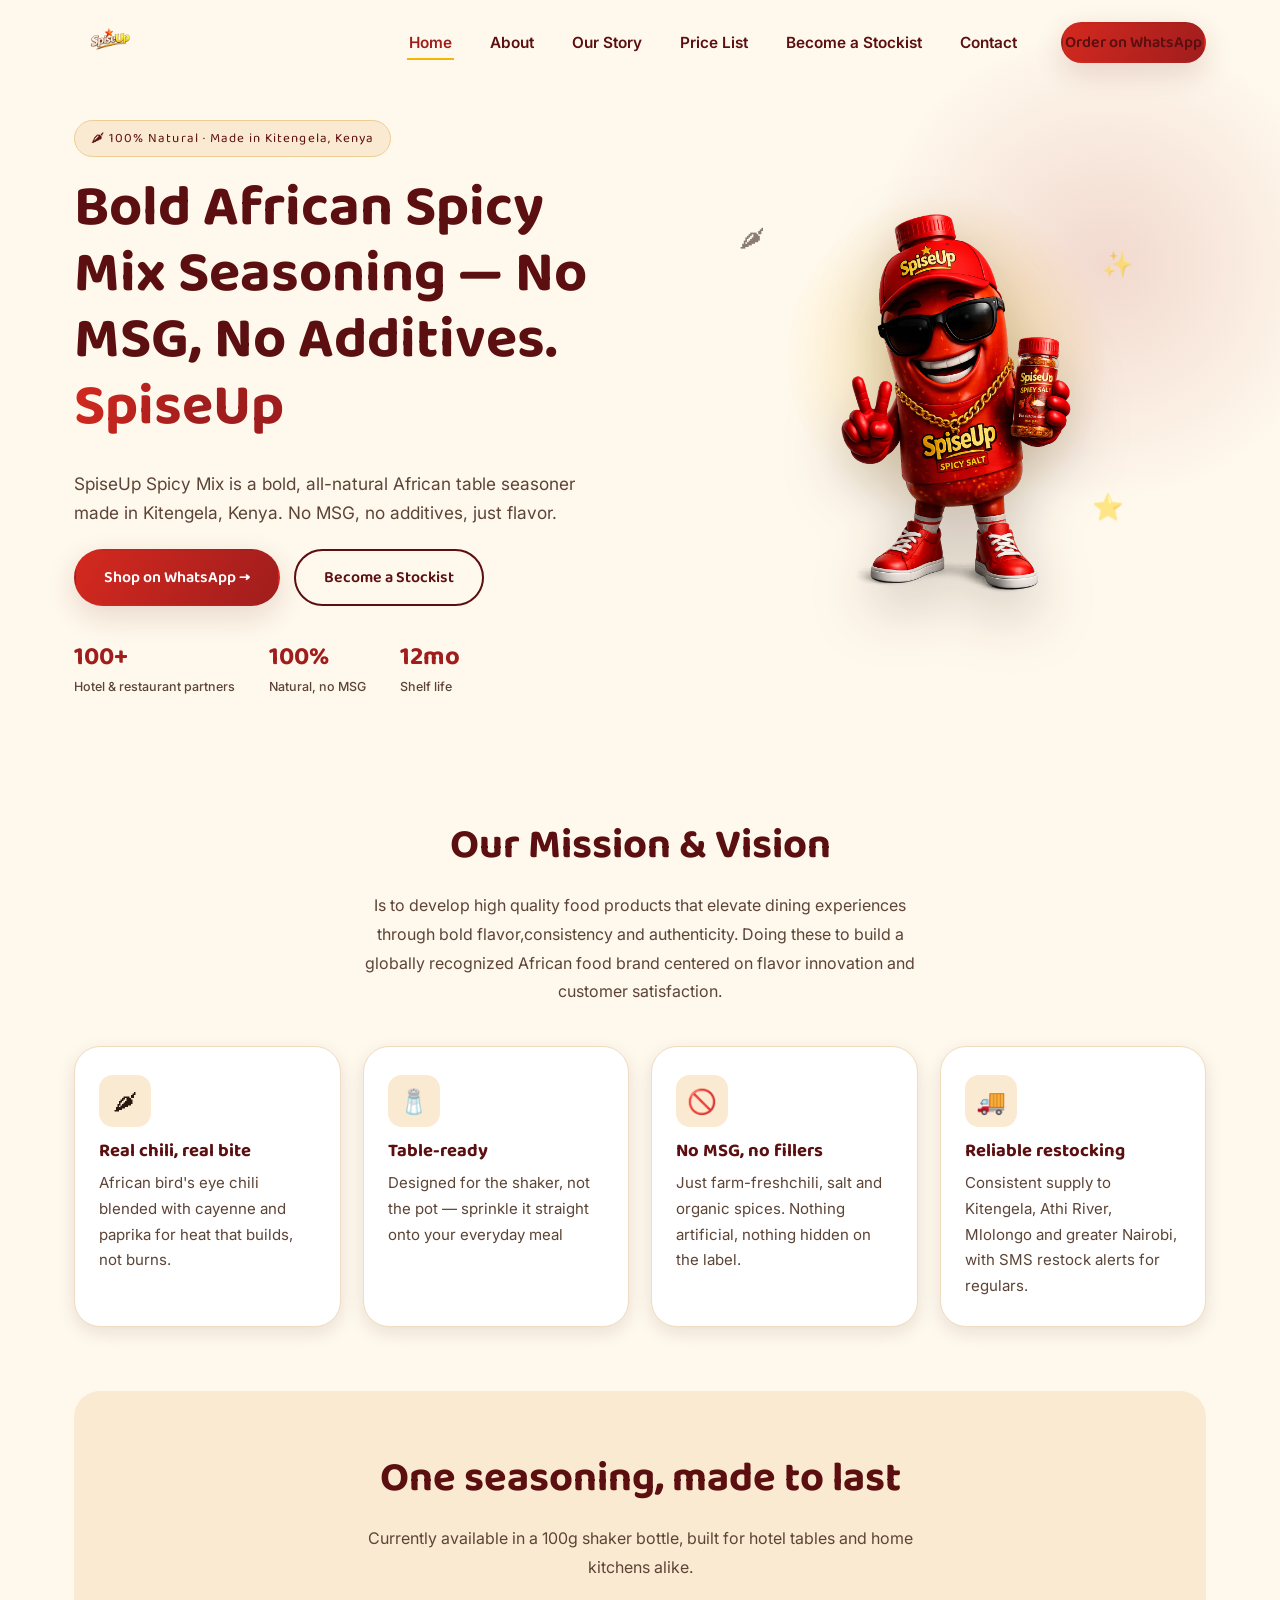
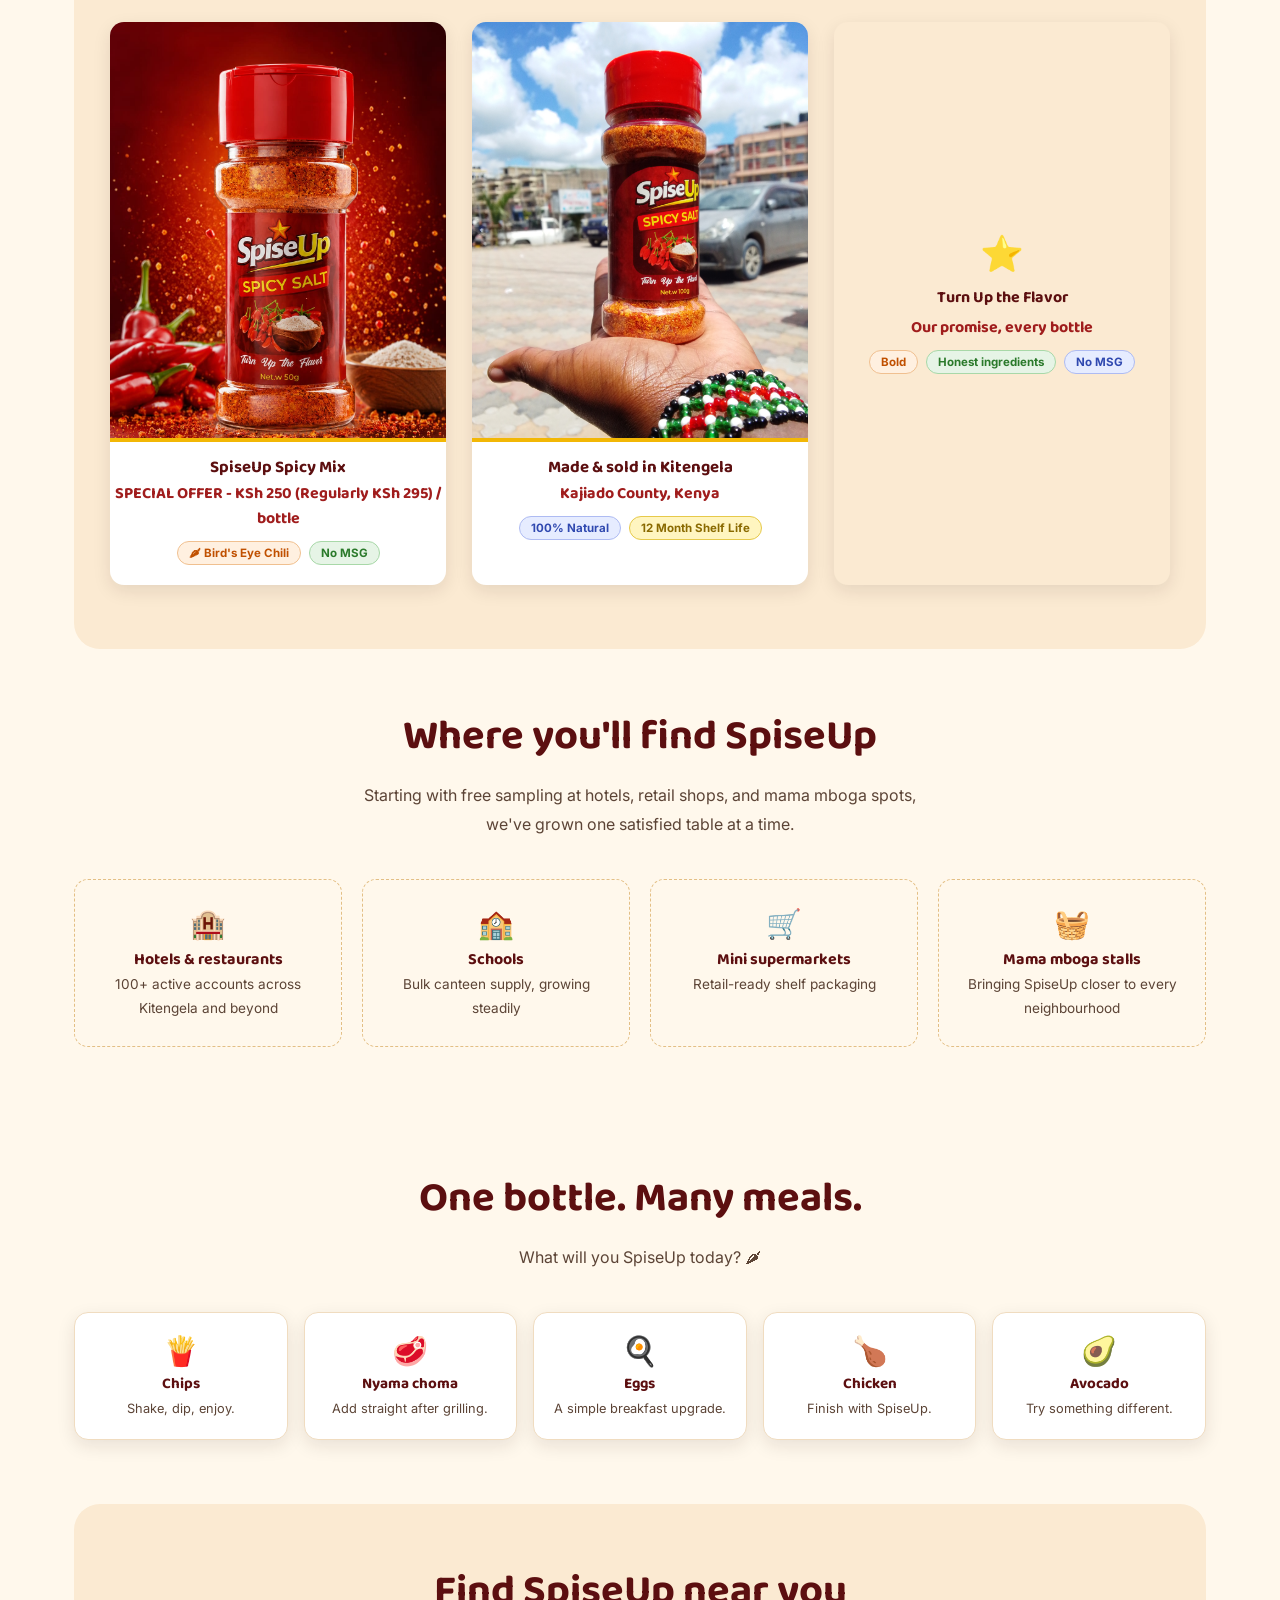
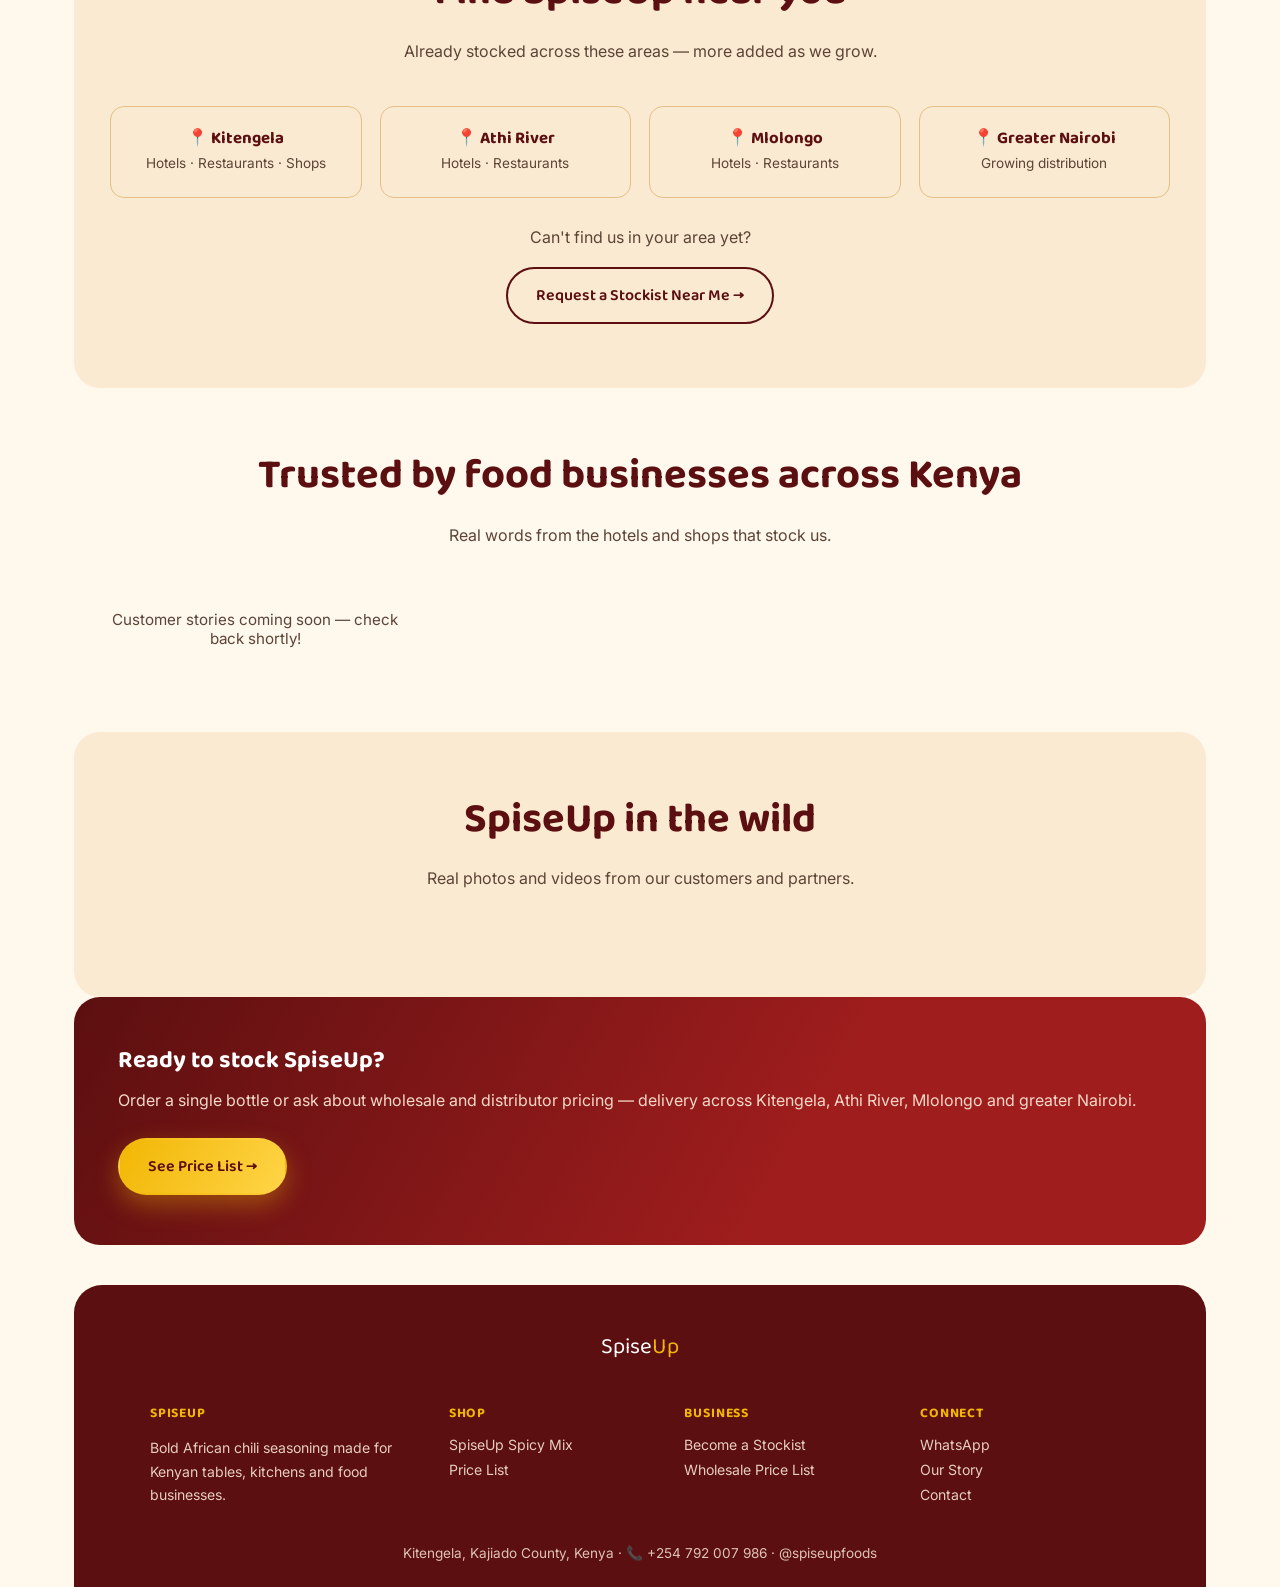
==== commit 069efeb8: "Modified UI style" ====
--- a/index.html
+++ b/index.html
@@ -5,16 +5,19 @@
   <meta name="viewport" content="width=device-width, initial-scale=1.0">
   <title>SpiseUp Spicy Mix - All-Natural African Seasoning</title>
   <meta name="description" content="SpiseUp Spicy Mix is a bold, all-natural African table seasoner made in Kitengela, Kenya. No MSG, no additives, just flavor.">
-  <link rel="icon" type="image/png" href="/images/favicon.png">
-  <link rel="icon" type="image/png" sizes="32x32" href="/images/favicon.png">
-  <link rel="icon" type="image/png" sizes="16x16" href="/images/favicon.png">
-  <link rel="apple-touch-icon" sizes="180x180" href="/images/favicon.png">
+  <link rel="icon" type="image/png" sizes="32x32" href="images/favicon.png">
+  <link rel="icon" type="image/png" sizes="16x16" href="images/favicon.png">
+  <link rel="apple-touch-icon" sizes="180x180" href="images/favicon.png">
+  <link rel="manifest" href="site.webmanifest">
+  <meta name="theme-color" content="#5c0f10">
+  <meta name="mobile-web-app-capable" content="yes">
+  <meta name="apple-mobile-web-app-capable" content="yes">
+  <meta name="apple-mobile-web-app-status-bar-style" content="black-translucent">
+  <meta name="apple-mobile-web-app-title" content="SpiseUp">
   <link rel="preconnect" href="https://fonts.googleapis.com">
   <link href="https://fonts.googleapis.com/css2?family=Baloo+2:wght@500;600;700;800&family=Inter:wght@400;500;600;700&display=swap" rel="stylesheet">
   <link rel="stylesheet" href="style.css">
-  <!-- Start of HubSpot Embed Code -->
-  <script type="text/javascript" id="hs-script-loader" async defer src="//js-eu1.hs-scripts.com/149116064.js"></script>
-<!-- End of HubSpot Embed Code -->
+  
 </head>
 <body>
   <div id="splash-screen">
@@ -34,6 +37,7 @@
         <li><a href="about.html">About</a></li>
         <li><a href="story.html">Our Story</a></li>
         <li><a href="wholesale.html">Price List</a></li>
+        <li><a href="stockist.html">Become a Stockist</a></li>
         <li><a href="contact.html">Contact</a></li>
         <li class="nav-cta"><a href="https://wa.me/254792007986" class="btn-primary order-btn" target="_blank" rel="noopener">Order on WhatsApp</a></li>
       </ul>
@@ -48,11 +52,11 @@
     <div class="hero">
       <div class="hero-content">
         <div class="hero-badge">🌶 100% Natural · Made in Kitengela, Kenya</div>
-        <h1>Bold African Spicy Mix Seasoning- No MSG, No Additives. <span class="hero-highlight">SpiseUp</span></h1>
+        <h1>Bold African Spicy Mix Seasoning — No MSG, No Additives. <span class="hero-highlight">SpiseUp</span></h1>
         <p class="hero-description">SpiseUp Spicy Mix is a bold, all-natural African table seasoner made in Kitengela, Kenya. No MSG, no additives, just flavor.</p>
-        <div class="hero-actions">
-          <button class="btn-primary explore-menu">See Our Product →</button>
-          <a href="wholesale.html" class="btn-outline">View Price List</a>
+        <div class="hero-cta-row">
+          <a href="https://wa.me/254792007986?text=Hi%20SpiseUp%2C%20I%27d%20like%20to%20order" class="btn-primary" target="_blank" rel="noopener">Shop on WhatsApp →</a>
+          <a href="stockist.html" class="btn-outline">Become a Stockist</a>
         </div>
         <div class="hero-stats">
           <div class="stat">100+ <span>Hotel &amp; restaurant partners</span></div>
@@ -60,8 +64,11 @@
           <div class="stat">12mo <span>Shelf life</span></div>
         </div>
       </div>
-      <div class="hero-image">
-        <img src="images/mascot.png" alt="SpiseUp Spicy Mix all-natural African seasoning bottle" class="hero-image-img">
+      <div class="hero-image tilt-wrap" id="tiltWrap" style="position:relative;">
+        <span class="floating-spice" style="top:6%; left:10%; animation-delay:0s;">🌶</span>
+        <span class="floating-spice" style="top:70%; left:78%; animation-delay:1.2s;">⭐</span>
+        <span class="floating-spice" style="top:12%; left:80%; animation-delay:2.4s;">✨</span>
+        <img src="images/mascot.png" alt="SpiseUp Spicy Mix all-natural African seasoning bottle" class="hero-image-img tilt-target" id="tiltTarget">
       </div>
     </div>
 
@@ -73,18 +80,14 @@
       </div>
       <div class="cards">
         <div class="card">
-          <div class="card-icon">
-            <img src="images/chillipepper.ico" alt="Chili pepper" >
-          </div>
+          <div class="card-icon">🌶</div>
           <h3>Real chili, real bite</h3>
           <p>African bird's eye chili blended with cayenne and paprika for heat that builds, not burns.</p>
         </div>
         <div class="card">
-          <div class="card-icon">
-            <img src="images/table.png.ico" alt="Salt shaker" >
-          </div>
+          <div class="card-icon">🧂</div>
           <h3>Table-ready</h3>
-          <p>Designed for the shaker, not the pot sprinkle it straight onto your everyday meal</p>
+          <p>Designed for the shaker, not the pot — sprinkle it straight onto your everyday meal</p>
         </div>
         <div class="card">
           <div class="card-icon">🚫</div>
@@ -142,7 +145,7 @@
     <!-- Channels -->
     <div class="featured">
       <h2 class="section-title center">Where you'll find SpiseUp</h2>
-      <div class="section-sub center">Starting with free sampling at hotels and retail,mama mboga spots, we've grown one satisfied table at a time.</div>
+      <div class="section-sub center">Starting with free sampling at hotels, retail shops, and mama mboga spots, we've grown one satisfied table at a time.</div>
       <div class="channels">
         <div class="channel">
           <div class="channel-icon">🏨</div>
@@ -167,6 +170,85 @@
       </div>
     </div>
 
+    <!-- How to Use -->
+    <div class="featured">
+      <h2 class="section-title center">One bottle. Many meals.</h2>
+      <div class="section-sub center">What will you SpiseUp today? 🌶</div>
+      <div class="use-grid">
+        <div class="use-card">
+          <div class="use-icon">🍟</div>
+          <h4>Chips</h4>
+          <p>Shake, dip, enjoy.</p>
+        </div>
+        <div class="use-card">
+          <div class="use-icon">🥩</div>
+          <h4>Nyama choma</h4>
+          <p>Add straight after grilling.</p>
+        </div>
+        <div class="use-card">
+          <div class="use-icon">🍳</div>
+          <h4>Eggs</h4>
+          <p>A simple breakfast upgrade.</p>
+        </div>
+        <div class="use-card">
+          <div class="use-icon">🍗</div>
+          <h4>Chicken</h4>
+          <p>Finish with SpiseUp.</p>
+        </div>
+        <div class="use-card">
+          <div class="use-icon">🥑</div>
+          <h4>Avocado</h4>
+          <p>Try something different.</p>
+        </div>
+      </div>
+    </div>
+
+    <!-- Find SpiseUp Near You -->
+    <div class="menu-preview">
+      <h2 class="section-title center">Find SpiseUp near you</h2>
+      <div class="section-sub center">Already stocked across these areas — more added as we grow.</div>
+      <div class="locator-grid">
+        <div class="locator-card">
+          <h4>📍 Kitengela</h4>
+          <p>Hotels · Restaurants · Shops</p>
+        </div>
+        <div class="locator-card">
+          <h4>📍 Athi River</h4>
+          <p>Hotels · Restaurants</p>
+        </div>
+        <div class="locator-card">
+          <h4>📍 Mlolongo</h4>
+          <p>Hotels · Restaurants</p>
+        </div>
+        <div class="locator-card">
+          <h4>📍 Greater Nairobi</h4>
+          <p>Growing distribution</p>
+        </div>
+      </div>
+      <div class="center">
+        <p style="margin-bottom:16px;">Can't find us in your area yet?</p>
+        <a href="https://wa.me/254792007986?text=Hi%20SpiseUp%2C%20I%27d%20like%20to%20request%20a%20stockist%20near%20me%20in%20" class="btn-outline" target="_blank" rel="noopener">Request a Stockist Near Me →</a>
+      </div>
+    </div>
+
+    <!-- Testimonials -->
+    <div class="featured">
+      <h2 class="section-title center">Trusted by food businesses across Kenya</h2>
+      <div class="section-sub center">Real words from the hotels and shops that stock us.</div>
+      <div class="testimonial-grid" id="testimonialGrid">
+        <!-- Populated automatically from data/testimonials.js -->
+      </div>
+    </div>
+
+    <!-- Gallery -->
+    <div class="menu-preview">
+      <h2 class="section-title center">SpiseUp in the wild</h2>
+      <div class="section-sub center">Real photos and videos from our customers and partners.</div>
+      <div class="gallery-grid" id="galleryGrid">
+        <!-- Populated automatically from data/gallery.js -->
+      </div>
+    </div>
+
     <!-- CTA -->
     <div class="cta-section">
       <div class="cta-text">
@@ -179,15 +261,45 @@
     <!-- Footer -->
     <footer>
       <div class="logo-line">Spise<span>Up</span></div>
-      <div class="footer-links">
-        <a href="about.html">About</a>
-        <a href="story.html">Our Story</a>
-        <a href="wholesale.html">Price List</a>
-        <a href="contact.html">Contact</a>
+      <div class="footer-columns">
+        <div>
+          <h5>SpiseUp</h5>
+          <p>Bold African chili seasoning made for Kenyan tables, kitchens and food businesses.</p>
+        </div>
+        <div>
+          <h5>Shop</h5>
+          <a href="https://wa.me/254792007986?text=Hi%20SpiseUp%2C%20I%27d%20like%20to%20order" target="_blank" rel="noopener">SpiseUp Spicy Mix</a>
+          <a href="wholesale.html">Price List</a>
+        </div>
+        <div>
+          <h5>Business</h5>
+          <a href="stockist.html">Become a Stockist</a>
+          <a href="wholesale.html">Wholesale Price List</a>
+        </div>
+        <div>
+          <h5>Connect</h5>
+          <a href="https://wa.me/254792007986" target="_blank" rel="noopener">WhatsApp</a>
+          <a href="story.html">Our Story</a>
+          <a href="contact.html">Contact</a>
+        </div>
       </div>
       <div class="footer-meta">Kitengela, Kajiado County, Kenya · 📞 +254 792 007 986 · @spiseupfoods</div>
     </footer>
   </div>
+
+  <!-- Lightbox for gallery photos/videos -->
+  <div class="lightbox-overlay" id="lightbox">
+    <span class="lightbox-close" id="lightboxClose">&times;</span>
+    <div id="lightboxContent"></div>
+  </div>
+
+  <!-- Sticky mobile order bar -->
+  <div class="mobile-order-bar">
+    <a href="https://wa.me/254792007986?text=Hi%20SpiseUp%2C%20I%27d%20like%20to%20order" target="_blank" rel="noopener">🌶 Order on WhatsApp</a>
+  </div>
+
+  <script src="data/testimonials.js"></script>
+  <script src="data/gallery.js"></script>
   <script src="script.js"></script>
 </body>
 </html>
--- a/style.css
+++ b/style.css
@@ -863,4 +863,291 @@
     height: 210px;
   }
 
+}
+
+/* =========================================================
+   NEW: Split hero CTAs
+   ========================================================= */
+.hero-cta-row {
+  display: flex;
+  gap: 14px;
+  flex-wrap: wrap;
+  margin: 22px 0 30px;
+}
+@media (max-width: 900px) { .hero-cta-row { justify-content: center; } }
+
+/* =========================================================
+   NEW: Interactive tilt / depth hero image
+   ========================================================= */
+.tilt-wrap {
+  perspective: 1200px;
+}
+.tilt-target {
+  transform-style: preserve-3d;
+  transition: transform 0.25s cubic-bezier(.2,.8,.2,1);
+  will-change: transform;
+}
+.tilt-target img { pointer-events: none; }
+.floating-spice {
+  position: absolute;
+  font-size: 1.6rem;
+  opacity: 0.55;
+  pointer-events: none;
+  animation: floatSpice 6s ease-in-out infinite;
+}
+@keyframes floatSpice {
+  0%, 100% { transform: translateY(0) rotate(0deg); }
+  50% { transform: translateY(-18px) rotate(12deg); }
+}
+@media (prefers-reduced-motion: reduce) {
+  .tilt-target { transition: none; }
+  .floating-spice { animation: none; }
+}
+
+/* =========================================================
+   NEW: How to use section
+   ========================================================= */
+.use-grid {
+  display: grid;
+  grid-template-columns: repeat(5, 1fr);
+  gap: 16px;
+}
+.use-card {
+  background: var(--white);
+  border: 1px solid #f0dcc0;
+  border-radius: var(--radius);
+  padding: 20px 12px;
+  text-align: center;
+  box-shadow: var(--shadow-card);
+  transition: transform 0.18s ease;
+}
+.use-card:hover { transform: translateY(-5px); }
+.use-icon { font-size: 1.8rem; margin-bottom: 8px; }
+.use-card h4 { font-size: 0.95rem; margin-bottom: 4px; }
+.use-card p { font-size: 0.8rem; margin: 0; }
+@media (max-width: 900px) { .use-grid { grid-template-columns: repeat(3, 1fr); } }
+@media (max-width: 560px) { .use-grid { grid-template-columns: repeat(2, 1fr); } }
+
+/* =========================================================
+   NEW: Find SpiseUp Near You locator
+   ========================================================= */
+.locator-grid {
+  display: grid;
+  grid-template-columns: repeat(4, 1fr);
+  gap: 18px;
+  margin-bottom: 26px;
+}
+.locator-card {
+  background: var(--cream-deep);
+  border: 1px solid #e3bf85;
+  border-radius: var(--radius);
+  padding: 22px 18px;
+  text-align: center;
+}
+.locator-card h4 { font-size: 1.05rem; margin-bottom: 4px; }
+.locator-card p { font-size: 0.85rem; margin: 0; }
+@media (max-width: 900px) { .locator-grid { grid-template-columns: 1fr 1fr; } }
+@media (max-width: 560px) { .locator-grid { grid-template-columns: 1fr; } }
+
+/* =========================================================
+   NEW: Testimonials
+   ========================================================= */
+.testimonial-grid {
+  display: grid;
+  grid-template-columns: repeat(3, 1fr);
+  gap: 22px;
+}
+.testimonial-card {
+  background: var(--white);
+  border: 1px solid #f0dcc0;
+  border-radius: var(--radius-lg);
+  padding: 26px 24px;
+  box-shadow: var(--shadow-card);
+}
+.testimonial-stars { color: var(--gold); font-size: 1rem; margin-bottom: 10px; }
+.testimonial-quote { font-style: italic; color: var(--ink); margin-bottom: 14px; }
+.testimonial-name { font-family: var(--font-display); font-weight: 700; color: var(--red); font-size: 0.9rem; }
+.testimonials-empty {
+  text-align: center;
+  color: var(--ink-soft);
+  font-size: 0.95rem;
+  padding: 20px;
+}
+@media (max-width: 900px) { .testimonial-grid { grid-template-columns: 1fr; } }
+
+/* =========================================================
+   NEW: Gallery (photos & videos in use)
+   ========================================================= */
+.gallery-grid {
+  display: grid;
+  grid-template-columns: repeat(3, 1fr);
+  gap: 14px;
+}
+.gallery-item {
+  position: relative;
+  aspect-ratio: 1 / 1;
+  border-radius: var(--radius);
+  overflow: hidden;
+  box-shadow: var(--shadow-card);
+  cursor: pointer;
+  background: var(--cream-deep);
+}
+.gallery-item img, .gallery-item video {
+  width: 100%; height: 100%;
+  object-fit: cover;
+}
+.gallery-item .play-badge {
+  position: absolute;
+  bottom: 10px; right: 10px;
+  background: rgba(42,23,16,0.65);
+  color: var(--white);
+  width: 32px; height: 32px;
+  border-radius: 50%;
+  display: flex; align-items: center; justify-content: center;
+  font-size: 0.9rem;
+}
+@media (max-width: 900px) { .gallery-grid { grid-template-columns: repeat(2, 1fr); } }
+
+.lightbox-overlay {
+  position: fixed; inset: 0;
+  background: rgba(20, 8, 6, 0.9);
+  display: none;
+  align-items: center; justify-content: center;
+  z-index: 999;
+  padding: 20px;
+}
+.lightbox-overlay.open { display: flex; }
+.lightbox-overlay img, .lightbox-overlay video {
+  max-width: 92vw; max-height: 86vh;
+  border-radius: 10px;
+  box-shadow: 0 20px 50px rgba(0,0,0,0.5);
+}
+.lightbox-close {
+  position: absolute; top: 22px; right: 28px;
+  color: var(--white); font-size: 2rem;
+  cursor: pointer; line-height: 1;
+  font-family: var(--font-body);
+}
+
+/* =========================================================
+   NEW: Sticky mobile order bar
+   ========================================================= */
+.mobile-order-bar {
+  display: none;
+  position: fixed;
+  bottom: 0; left: 0; right: 0;
+  background: var(--maroon);
+  padding: 12px 16px;
+  z-index: 500;
+  box-shadow: 0 -6px 20px rgba(0,0,0,0.2);
+}
+.mobile-order-bar a {
+  display: block;
+  text-align: center;
+  background: linear-gradient(120deg, var(--red-bright), var(--red));
+  color: var(--white);
+  font-family: var(--font-display);
+  font-weight: 600;
+  padding: 12px;
+  border-radius: 999px;
+}
+@media (max-width: 760px) {
+  .mobile-order-bar { display: block; }
+  body { padding-bottom: 70px; }
+}
+
+/* =========================================================
+   NEW: Become a Stockist page
+   ========================================================= */
+.stockist-types {
+  display: grid;
+  grid-template-columns: repeat(3, 1fr);
+  gap: 16px;
+  margin-bottom: 40px;
+}
+.stockist-type {
+  background: var(--cream-deep);
+  border: 1px solid #e3bf85;
+  border-radius: var(--radius);
+  padding: 20px 14px;
+  text-align: center;
+}
+.stockist-type .icon { font-size: 1.7rem; margin-bottom: 8px; }
+.stockist-type p { margin: 0; font-size: 0.9rem; font-weight: 600; color: var(--maroon); }
+@media (max-width: 900px) { .stockist-types { grid-template-columns: repeat(2, 1fr); } }
+@media (max-width: 560px) { .stockist-types { grid-template-columns: 1fr; } }
+
+.stockist-form {
+  max-width: 640px;
+  margin: 0 auto;
+  background: var(--white);
+  border-radius: var(--radius-lg);
+  padding: 34px;
+  box-shadow: var(--shadow-soft);
+}
+.stockist-form label {
+  display: block;
+  font-size: 0.85rem;
+  font-weight: 600;
+  color: var(--maroon);
+  margin-bottom: 6px;
+  margin-top: 14px;
+}
+.stockist-form label:first-child { margin-top: 0; }
+.stockist-form input, .stockist-form select {
+  width: 100%;
+  font-family: var(--font-body);
+  font-size: 0.96rem;
+  padding: 12px 14px;
+  border: 1.5px solid #e7d3b8;
+  border-radius: 10px;
+  background: var(--cream);
+  color: var(--ink);
+}
+.stockist-form input:focus, .stockist-form select:focus {
+  outline: none;
+  border-color: var(--red);
+  background: var(--white);
+}
+.stockist-form button { width: 100%; justify-content: center; margin-top: 22px; }
+
+/* =========================================================
+   NEW: Richer footer columns
+   ========================================================= */
+.footer-columns {
+  display: grid;
+  grid-template-columns: 1.3fr 1fr 1fr 1fr;
+  gap: 26px;
+  text-align: left;
+  max-width: 980px;
+  margin: 0 auto 30px;
+}
+.footer-columns h5 {
+  font-family: var(--font-display);
+  color: var(--gold);
+  font-size: 0.85rem;
+  letter-spacing: 0.06em;
+  text-transform: uppercase;
+  margin-bottom: 12px;
+}
+.footer-columns a, .footer-columns p {
+  display: block;
+  color: #f4e3cf;
+  font-size: 0.88rem;
+  margin-bottom: 8px;
+  opacity: 0.9;
+}
+.footer-columns a:hover { color: var(--gold); opacity: 1; }
+@media (max-width: 760px) {
+  .footer-columns { grid-template-columns: 1fr 1fr; text-align: center; }
+}
+@media (max-width: 480px) {
+  .footer-columns { grid-template-columns: 1fr; }
+}
+
+/* =========================================================
+   NEW: Laptop / large-desktop refinement
+   ========================================================= */
+@media (min-width: 1400px) {
+  .container { max-width: 1280px; }
 }
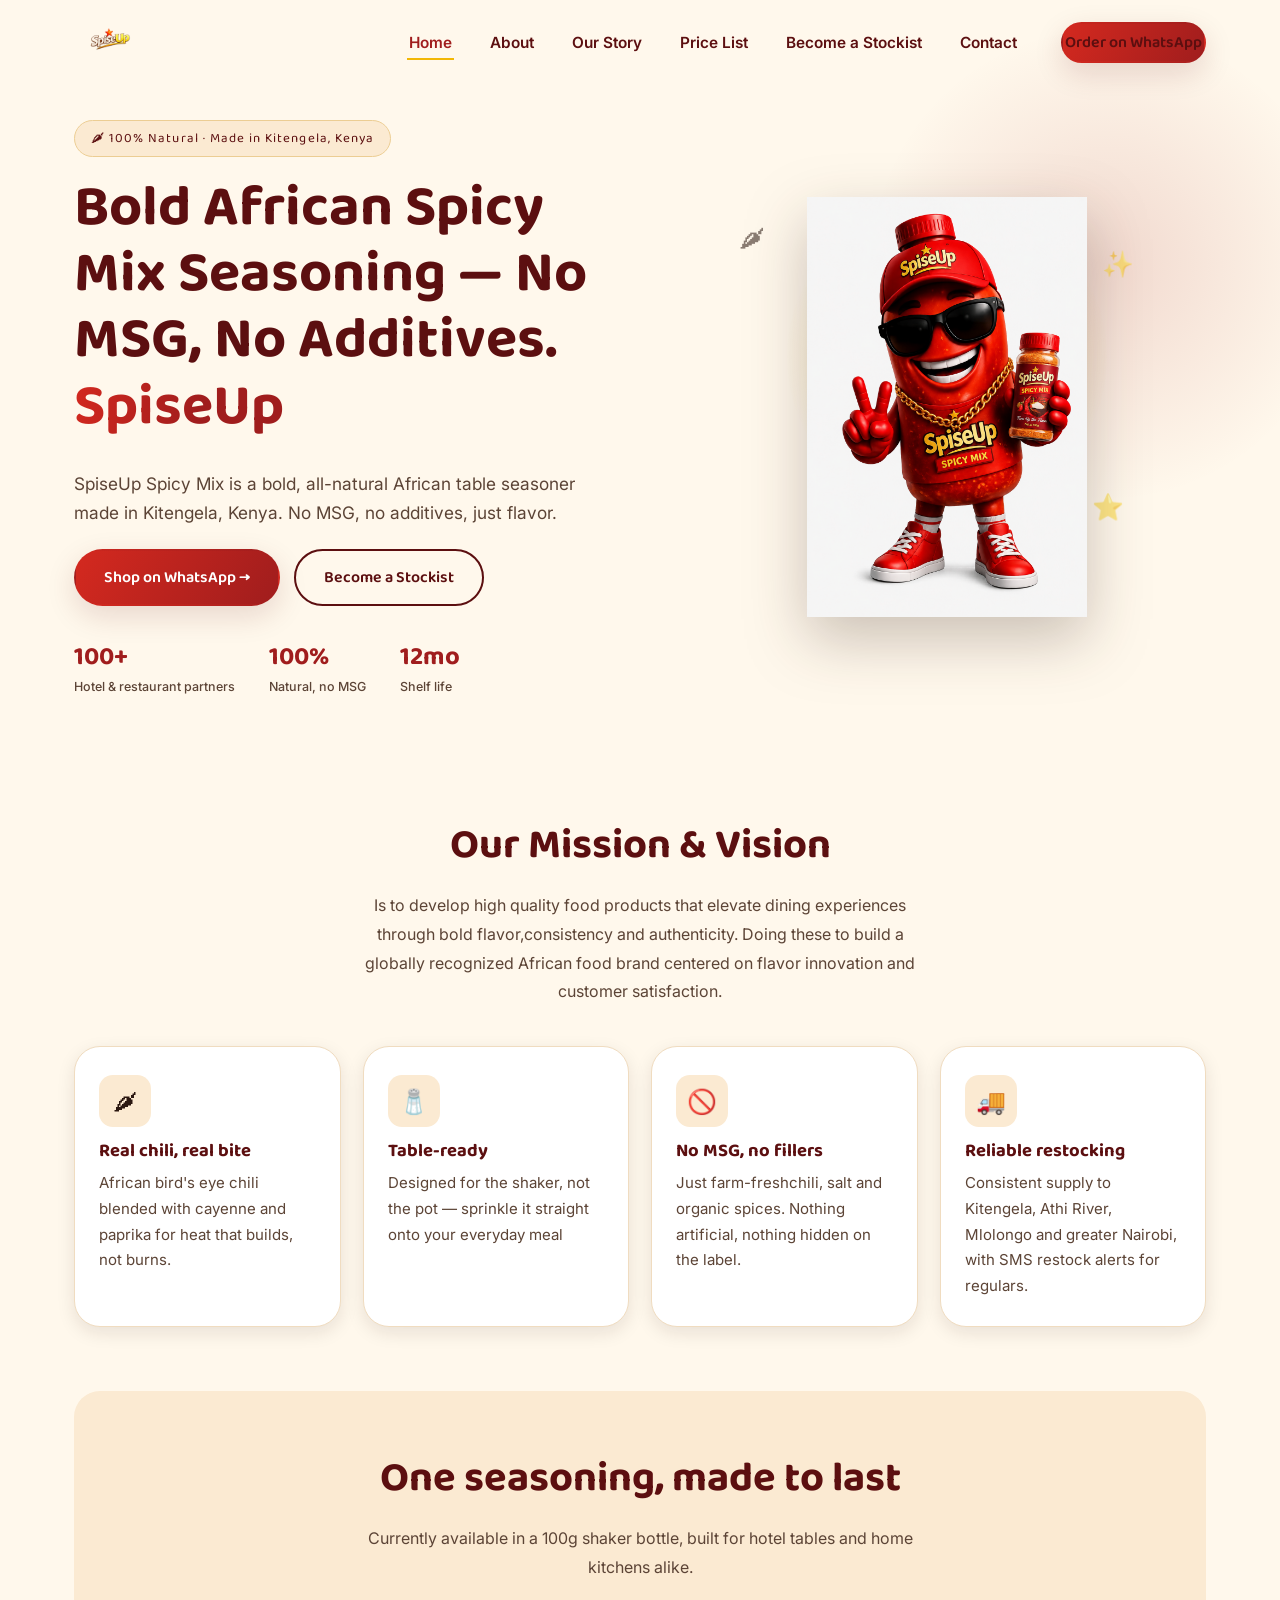
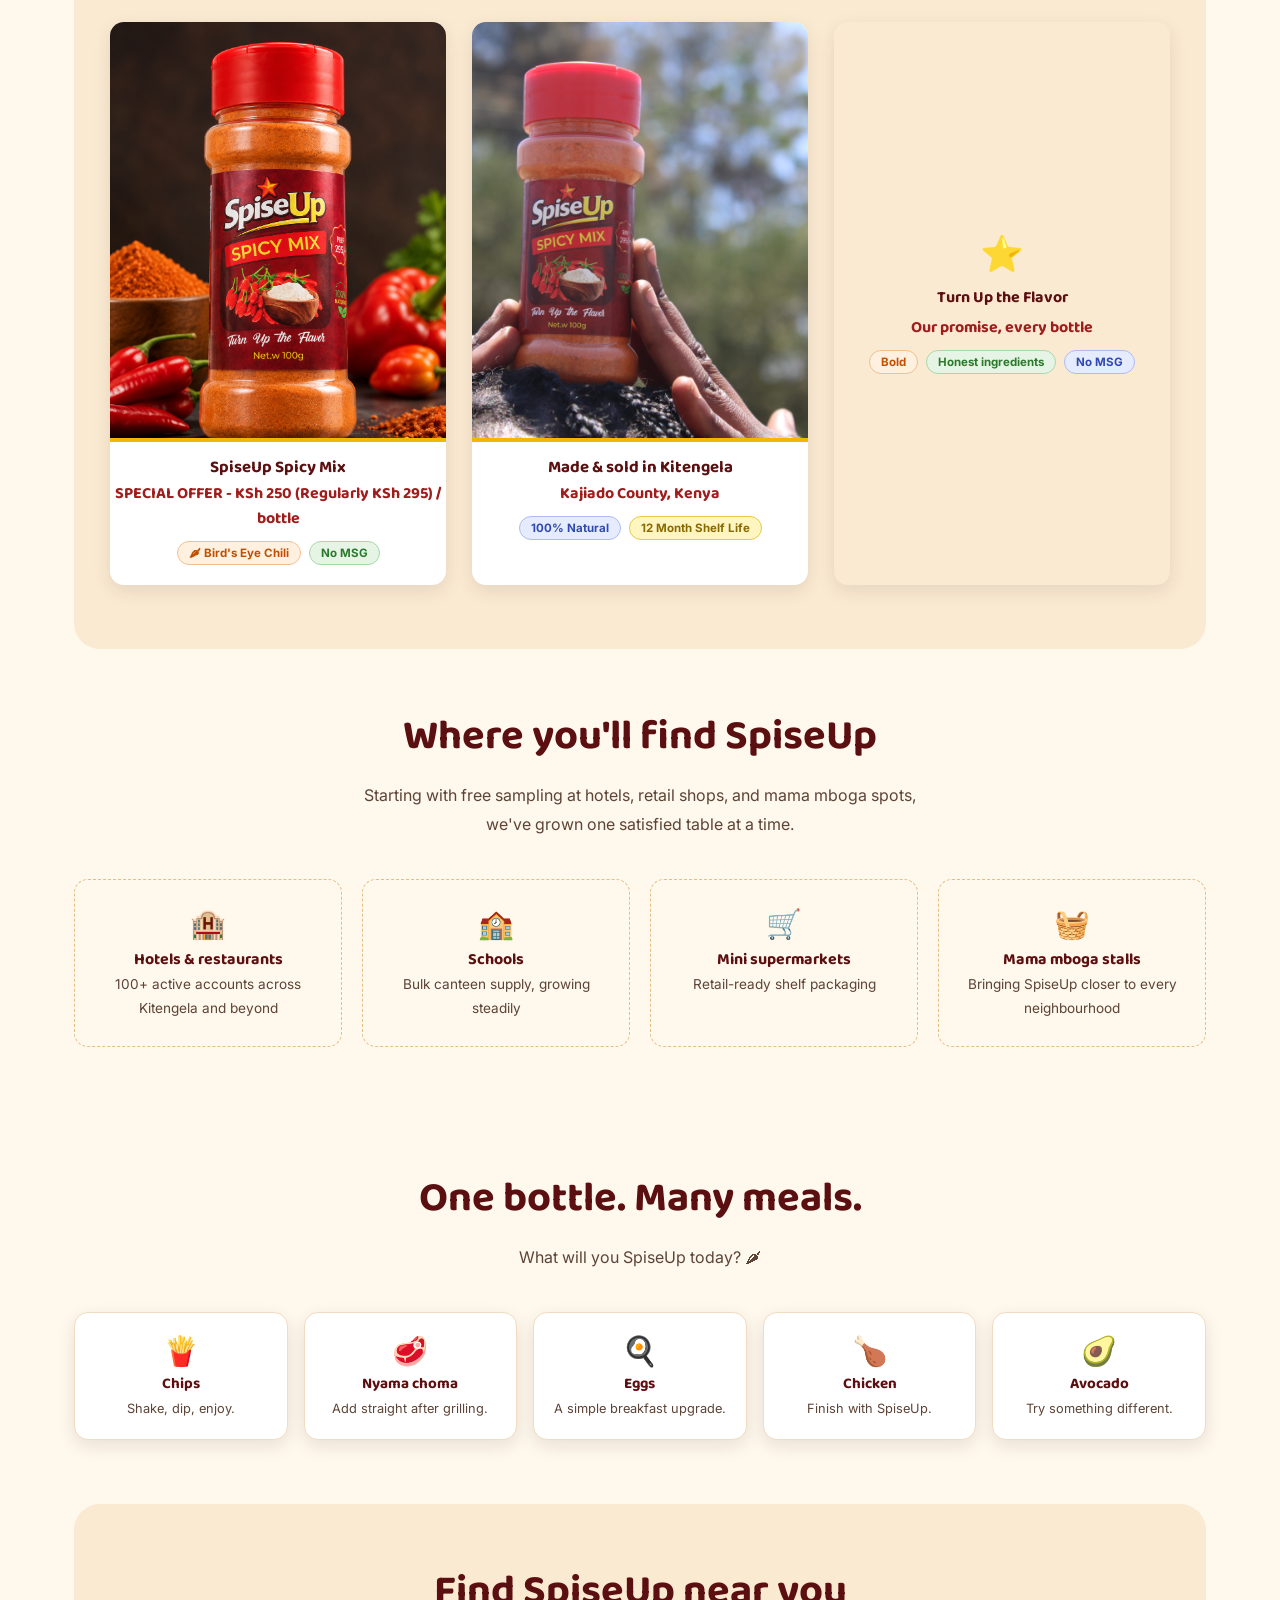
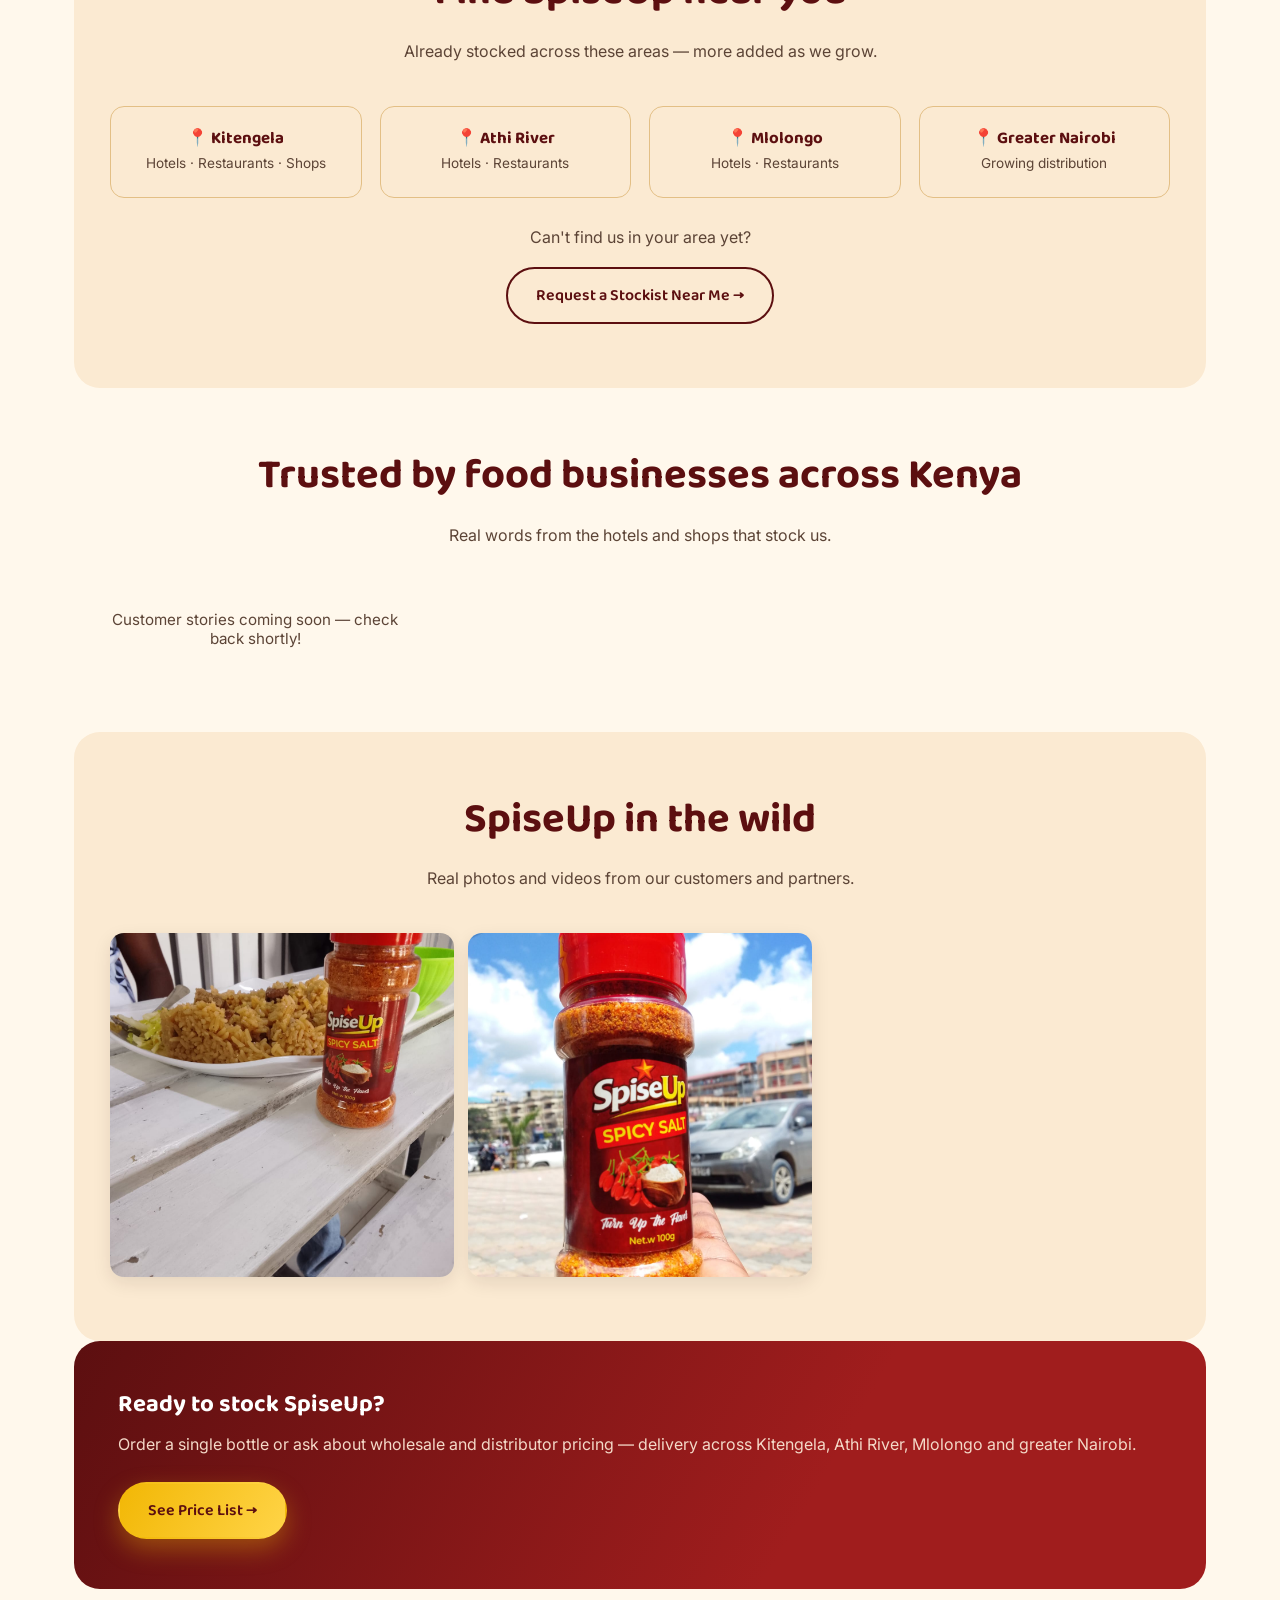
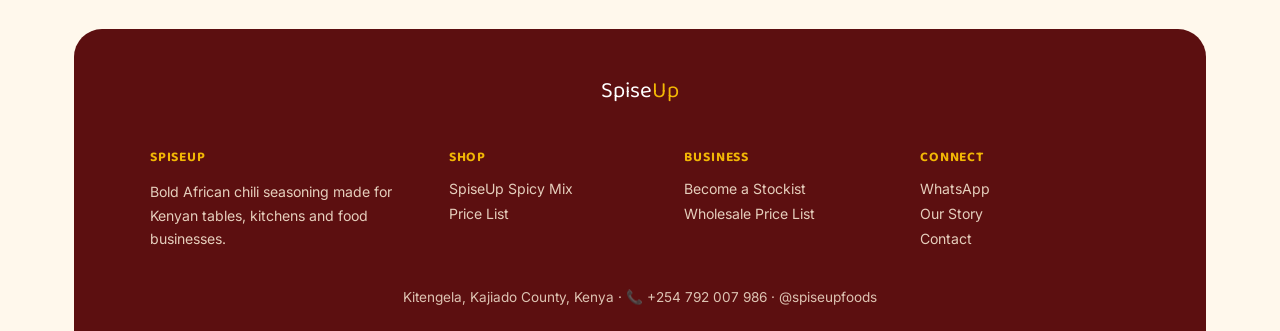
==== commit 474cf3da: "Updated images" ====
--- a/index.html
+++ b/index.html
@@ -109,7 +109,7 @@
       <div class="menu-grid">
         <div class="menu-item">
           <div class="menu-img-wrap">
-            <img src="images/bottle-studio.jpg" alt="SpiseUp Spicy Mix bottle with fresh chili peppers" class="menu-img" style="object-position: center 30%;">
+            <img src="images/bottle-studio.png" alt="SpiseUp Spicy Mix bottle with fresh chili peppers" class="menu-img" style="object-position: center 30%;">
           </div>
           <h4>SpiseUp Spicy Mix</h4>
           <div class="price">SPECIAL OFFER - KSh 250 (Regularly KSh 295) / bottle</div>
@@ -120,7 +120,7 @@
         </div>
         <div class="menu-item">
           <div class="menu-img-wrap">
-            <img src="images/bottle-hand.jpg" alt="A hand holding a SpiseUp Spicy Mix bottle out on the streets of Kitengela" class="menu-img" style="object-position: center 18%;">
+            <img src="images/bottle-hand.jpeg" alt="A hand holding a SpiseUp Spicy Mix bottle out on the streets of Kitengela" class="menu-img" style="object-position: center 18%;">
           </div>
           <h4>Made &amp; sold in Kitengela</h4>
           <div class="price">Kajiado County, Kenya</div>
